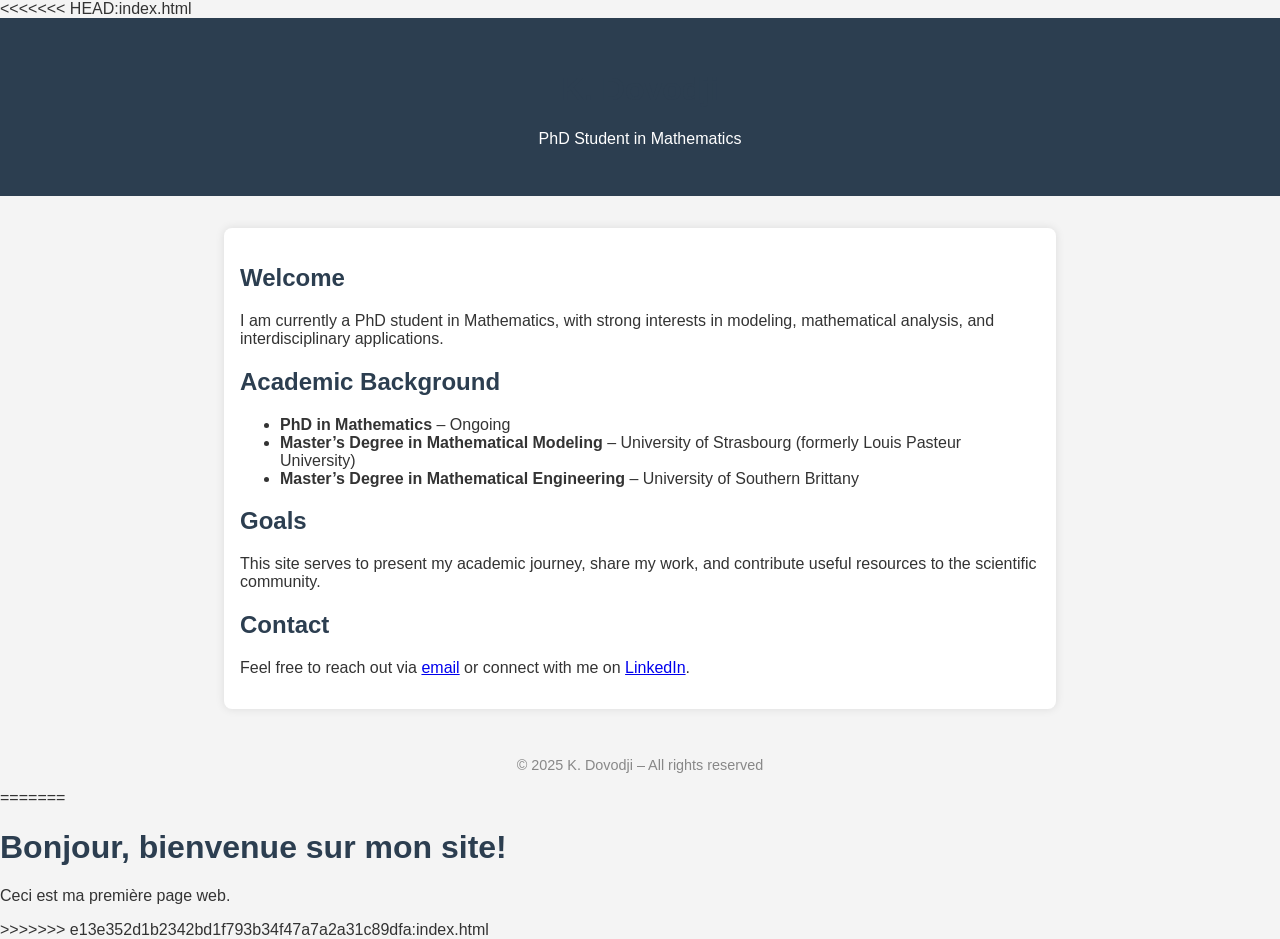
==== index.html @ 27aec725 "Résolution du conflit : garde version locale" ====
<!DOCTYPE html>
<html lang="en">
<head>
    <meta charset="UTF-8" />
    <meta name="viewport" content="width=device-width, initial-scale=1.0"/>
    <title>Home – K. Dovodji</title>
    <style>
        body {
            font-family: "Segoe UI", sans-serif;
            background-color: #f4f4f4;
            color: #333;
            margin: 0;
            padding: 0;
        }
        header {
            background-color: #2c3e50;
            color: white;
            padding: 2rem;
            text-align: center;
        }
        main {
            max-width: 800px;
            margin: 2rem auto;
            padding: 1rem;
            background: white;
            border-radius: 8px;
            box-shadow: 0 0 10px rgba(0,0,0,0.1);
        }
        h1, h2 {
            color: #2c3e50;
        }
        footer {
            text-align: center;
            padding: 1rem;
            font-size: 0.9rem;
            color: #888;
        }
    </style>
</head>
<body>
<<<<<<< HEAD:index.html 
    <header>
        <h1>K. Dovodji</h1>
        <p>PhD Student in Mathematics</p>
    </header>

    <main>
        <h2>Welcome</h2>
        <p>I am currently a PhD student in Mathematics, with strong interests in modeling, mathematical analysis, and interdisciplinary applications.</p>

        <h2>Academic Background</h2>
        <ul>
            <li><strong>PhD in Mathematics</strong> – Ongoing</li>
            <li><strong>Master’s Degree in Mathematical Modeling</strong> – University of Strasbourg (formerly Louis Pasteur University)</li>
            <li><strong>Master’s Degree in Mathematical Engineering</strong> – University of Southern Brittany</li>
        </ul>

        <h2>Goals</h2>
        <p>This site serves to present my academic journey, share my work, and contribute useful resources to the scientific community.</p>

        <h2>Contact</h2>
        <p>Feel free to reach out via <a href="mailto:your-email@example.com">email</a> or connect with me on <a href="https://www.linkedin.com/">LinkedIn</a>.</p>
    </main>

    <footer>
        © 2025 K. Dovodji – All rights reserved
    </footer>
=======
    <h1>Bonjour, bienvenue sur mon site!</h1>
    <p>Ceci est ma première page web.</p>
>>>>>>> e13e352d1b2342bd1f793b34f47a7a2a31c89dfa:index.html
</body>
</html>
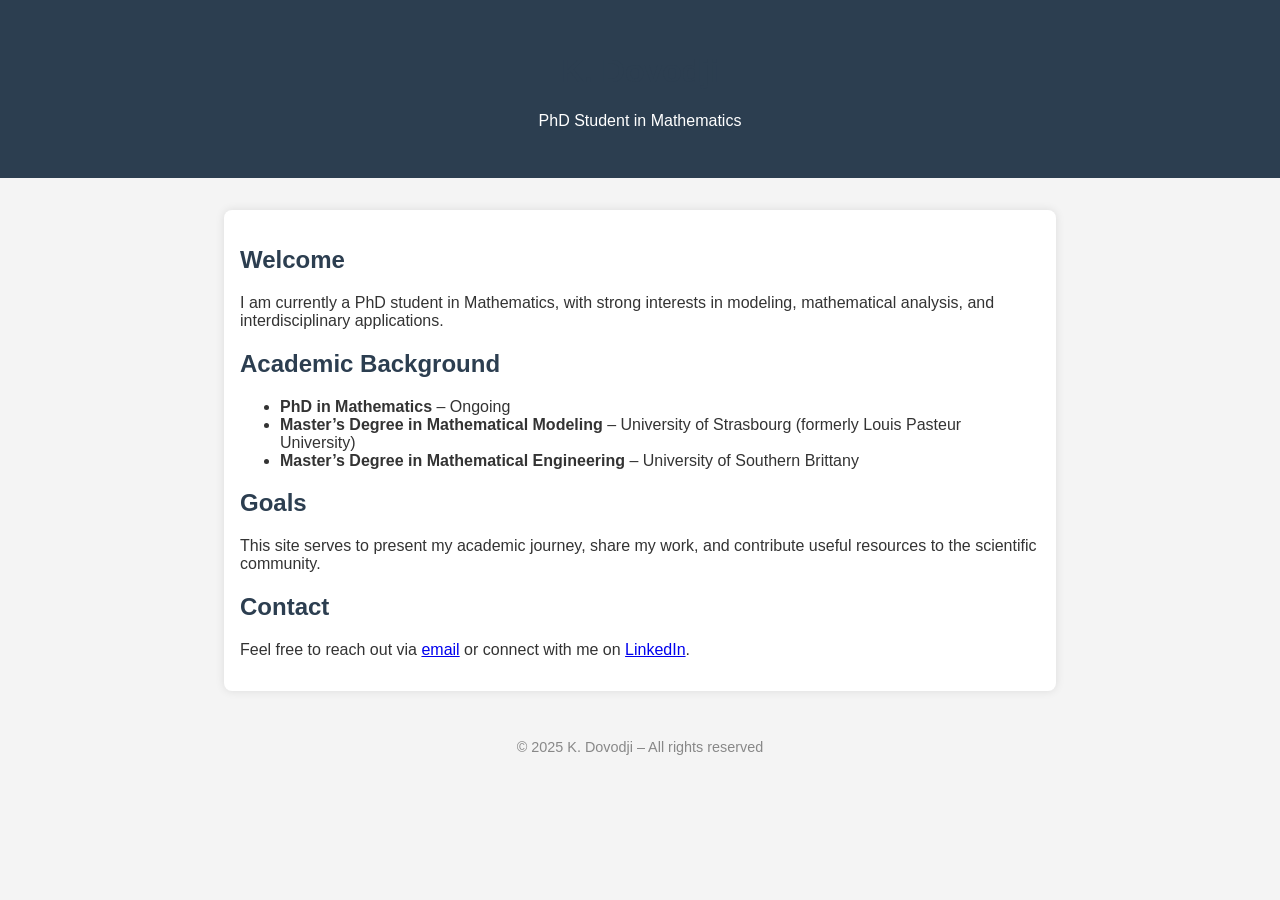
==== commit bbaf9d5e: "R" ====
--- a/index.html
+++ b/index.html
@@ -38,7 +38,7 @@
     </style>
 </head>
 <body>
-<<<<<<< HEAD:index.html 
+
     <header>
         <h1>K. Dovodji</h1>
         <p>PhD Student in Mathematics</p>
@@ -65,9 +65,5 @@
     <footer>
         © 2025 K. Dovodji – All rights reserved
     </footer>
-=======
-    <h1>Bonjour, bienvenue sur mon site!</h1>
-    <p>Ceci est ma première page web.</p>
->>>>>>> e13e352d1b2342bd1f793b34f47a7a2a31c89dfa:index.html
 </body>
 </html>
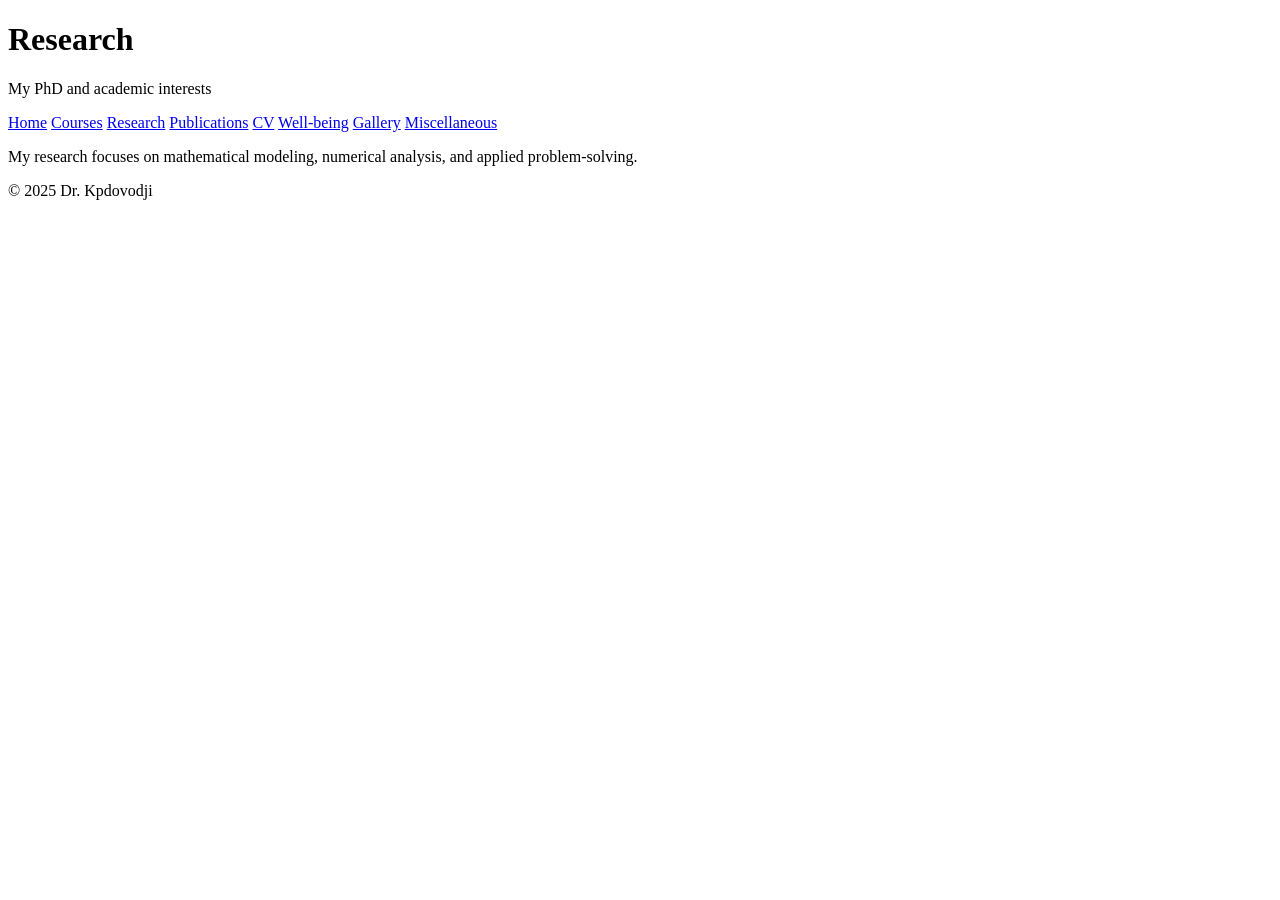
==== commit a1303f4c: "v1" ====
--- a/index.html
+++ b/index.html
@@ -1,69 +1,34 @@
 <!DOCTYPE html>
 <html lang="en">
 <head>
-    <meta charset="UTF-8" />
-    <meta name="viewport" content="width=device-width, initial-scale=1.0"/>
-    <title>Home – K. Dovodji</title>
-    <style>
-        body {
-            font-family: "Segoe UI", sans-serif;
-            background-color: #f4f4f4;
-            color: #333;
-            margin: 0;
-            padding: 0;
-        }
-        header {
-            background-color: #2c3e50;
-            color: white;
-            padding: 2rem;
-            text-align: center;
-        }
-        main {
-            max-width: 800px;
-            margin: 2rem auto;
-            padding: 1rem;
-            background: white;
-            border-radius: 8px;
-            box-shadow: 0 0 10px rgba(0,0,0,0.1);
-        }
-        h1, h2 {
-            color: #2c3e50;
-        }
-        footer {
-            text-align: center;
-            padding: 1rem;
-            font-size: 0.9rem;
-            color: #888;
-        }
-    </style>
+  <meta charset="UTF-8">
+  <title>Research – Dr. Kpdovodji</title>
+  <link rel="stylesheet" href="style.css">
 </head>
 <body>
+  <header>
+    <h1>Research</h1>
+    <p>My PhD and academic interests</p>
+  </header>
 
-    <header>
-        <h1>K. Dovodji</h1>
-        <p>PhD Student in Mathematics</p>
-    </header>
+  <nav>
+    <a href="index.html">Home</a>
+    <a href="teaching.html">Courses</a>
+    <a href="research.html">Research</a>
+    <a href="publications.html">Publications</a>
+    <a href="cv.html">CV</a>
+    <a href="wellbeing.html">Well-being</a>
+    <a href="gallery.html">Gallery</a>
+    <a href="misc.html">Miscellaneous</a>
+  </nav>
 
-    <main>
-        <h2>Welcome</h2>
-        <p>I am currently a PhD student in Mathematics, with strong interests in modeling, mathematical analysis, and interdisciplinary applications.</p>
+  <section>
+    <p>My research focuses on mathematical modeling, numerical analysis, and applied problem-solving.</p>
+    <!-- Add description of your thesis project -->
+  </section>
 
-        <h2>Academic Background</h2>
-        <ul>
-            <li><strong>PhD in Mathematics</strong> – Ongoing</li>
-            <li><strong>Master’s Degree in Mathematical Modeling</strong> – University of Strasbourg (formerly Louis Pasteur University)</li>
-            <li><strong>Master’s Degree in Mathematical Engineering</strong> – University of Southern Brittany</li>
-        </ul>
-
-        <h2>Goals</h2>
-        <p>This site serves to present my academic journey, share my work, and contribute useful resources to the scientific community.</p>
-
-        <h2>Contact</h2>
-        <p>Feel free to reach out via <a href="mailto:your-email@example.com">email</a> or connect with me on <a href="https://www.linkedin.com/">LinkedIn</a>.</p>
-    </main>
-
-    <footer>
-        © 2025 K. Dovodji – All rights reserved
-    </footer>
+  <footer>
+    <p>&copy; 2025 Dr. Kpdovodji</p>
+  </footer>
 </body>
 </html>
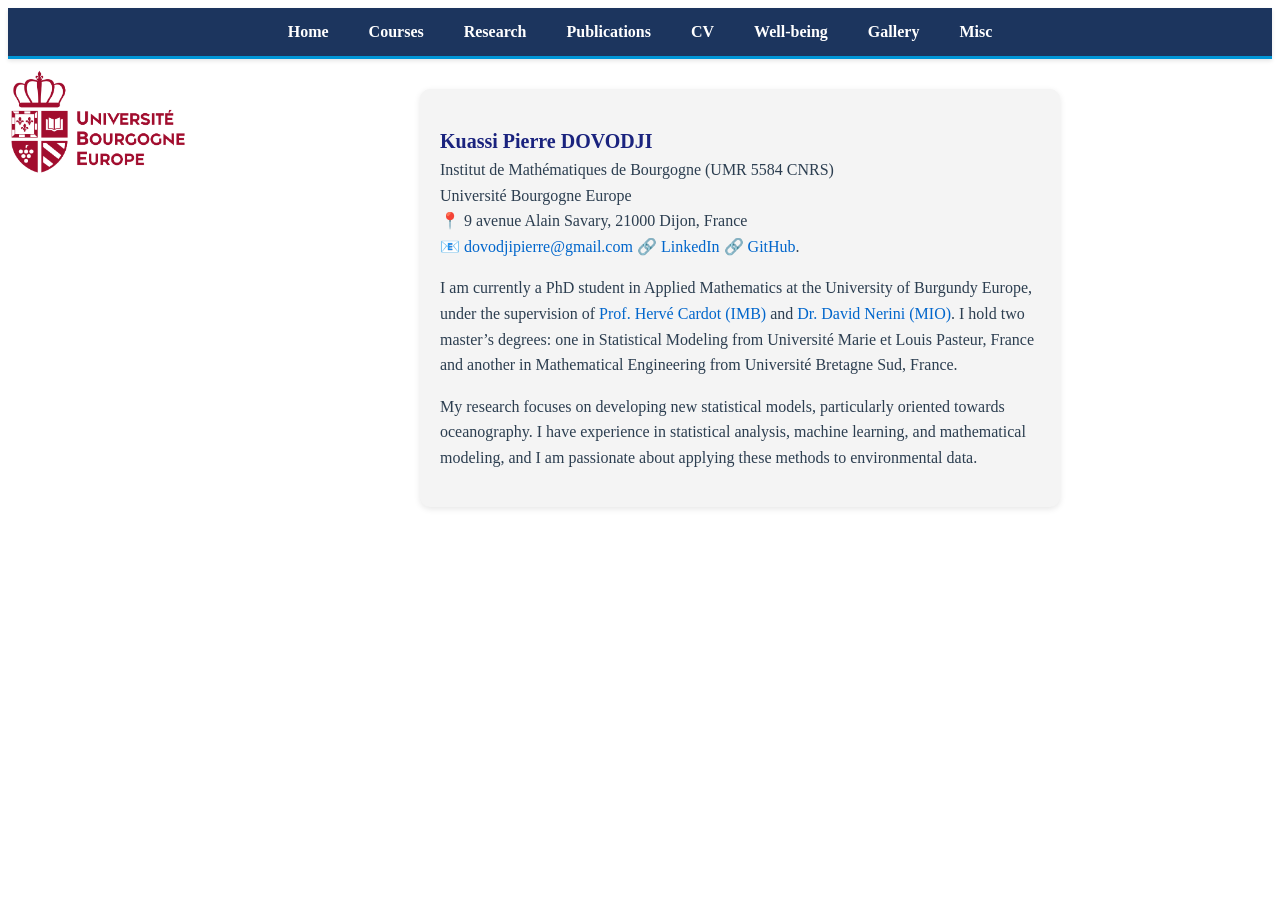
==== commit 611bba0e: "Version2" ====
--- a/index.html
+++ b/index.html
@@ -2,33 +2,59 @@
 <html lang="en">
 <head>
   <meta charset="UTF-8">
-  <title>Research – Dr. Kpdovodji</title>
+  <title>Dr. Kpdovodji</title>
   <link rel="stylesheet" href="style.css">
 </head>
 <body>
-  <header>
-    <h1>Research</h1>
-    <p>My PhD and academic interests</p>
-  </header>
 
-  <nav>
-    <a href="index.html">Home</a>
-    <a href="teaching.html">Courses</a>
-    <a href="research.html">Research</a>
-    <a href="publications.html">Publications</a>
-    <a href="cv.html">CV</a>
-    <a href="wellbeing.html">Well-being</a>
-    <a href="gallery.html">Gallery</a>
-    <a href="misc.html">Miscellaneous</a>
-  </nav>
+<nav class="top-nav">
+  <ul>
+    <li><a href="index.html"><span>Home</span></a></li>
+    <li><a href="teaching.html"><span>Courses</span></a></li>
+    <li><a href="research.html"><span>Research</span></a></li>
+    <li><a href="publications.html"><span>Publications</span></a></li>
+    <li><a href="cv.html"><span>CV</span></a></li>
+    <li><a href="wellbeing.html"><span>Well-being</span></a></li>
+    <li><a href="gallery.html"><span>Gallery</span></a></li>
+    <li><a href="misc.html"><span>Misc</span></a></li>
+  </ul>
+</nav>
 
-  <section>
-    <p>My research focuses on mathematical modeling, numerical analysis, and applied problem-solving.</p>
-    <!-- Add description of your thesis project -->
-  </section>
+<!-- Le reste du contenu -->
+<main>
+  <section id="home">
+  <div style="display: flex; align-items: flex-start; gap: 20px; flex-wrap: wrap;">
+    <img src="logo.png" alt="Photo of K. P. Dovodji" style="max-width: 180px; border-radius: 10px;">
 
-  <footer>
-    <p>&copy; 2025 Dr. Kpdovodji</p>
-  </footer>
+    <div id="contact">
+        <p><strong>Kuassi Pierre DOVODJI</strong><br>
+        Institut de Mathématiques de Bourgogne (UMR 5584 CNRS)<br>
+        Université Bourgogne Europe <br>
+        📍 9 avenue Alain Savary, 21000 Dijon, France<br>
+        📧 <a href="mailto:dovodjipierre@gmail.com">dovodjipierre@gmail.com</a>
+        🔗 <a href="https://www.linkedin.com/in/pierre-dovodji-52535222a" target="_blank">LinkedIn</a>
+        🔗 <a href="https://github.com/kpdovodji" target="_blank" rel="noopener">GitHub</a>.
+        </p>
+        <p>
+            I am currently a PhD student in Applied Mathematics at the University of Burgundy Europe,
+            under the supervision of 
+            <a href="https://cardot.perso.math.cnrs.fr/" target="_blank">Prof. Hervé Cardot (IMB)</a> 
+            and 
+            <a href="https://people.mio.osupytheas.fr/nerini.david/" target="_blank">Dr. David Nerini (MIO)</a>.
+            I hold two master’s degrees: one in Statistical Modeling from Université Marie et Louis Pasteur, France and 
+            another in Mathematical Engineering from Université Bretagne Sud, France.
+        </p>
+
+        <p>
+            My research focuses on developing new statistical models, particularly oriented towards oceanography. 
+            I have experience in statistical analysis, machine learning, and mathematical modeling, and 
+            I am passionate about applying these methods to environmental data.
+        </p>
+    </div>
+  </div>
+</section>
+
+</main>
+
 </body>
 </html>
--- a/style.css
+++ b/style.css
@@ -0,0 +1,65 @@
+/* Modern horizontal menu like PODAAC */
+.top-nav {
+  background-color: #1c355e;
+  border-bottom: 3px solid #0096d6;
+  box-shadow: 0 2px 4px rgba(0,0,0,0.1);
+}
+
+.top-nav ul {
+  margin: 0;
+  padding: 0;
+  list-style: none;
+  display: flex;
+  justify-content: center;
+  flex-wrap: wrap;
+}
+
+.top-nav li {
+  margin: 0;
+}
+
+.top-nav a {
+  display: block;
+  padding: 15px 20px;
+  color: #ffffff;
+  font-weight: 600;
+  text-decoration: none;
+  transition: background 0.3s;
+}
+
+.top-nav a:hover,
+.top-nav a:focus {
+  background-color: #0096d6;
+  color: white;
+}
+
+/* Optional: underline current page */
+.top-nav a.active {
+  border-bottom: 3px solid #fff;
+}
+
+#contact {
+    background-color: #f4f4f4;
+    padding: 20px;
+    border-radius: 10px;
+    max-width: 600px;
+    margin: 30px auto;
+    font-size: 16px;
+    line-height: 1.6;
+    color: #2c3e50;
+    box-shadow: 0 2px 6px rgba(0, 0, 0, 0.1);
+}
+
+#contact strong {
+    font-size: 20px;
+    color: #1a237e;
+}
+
+#contact a {
+    color: #0066cc;
+    text-decoration: none;
+}
+
+#contact a:hover {
+    text-decoration: underline;
+}
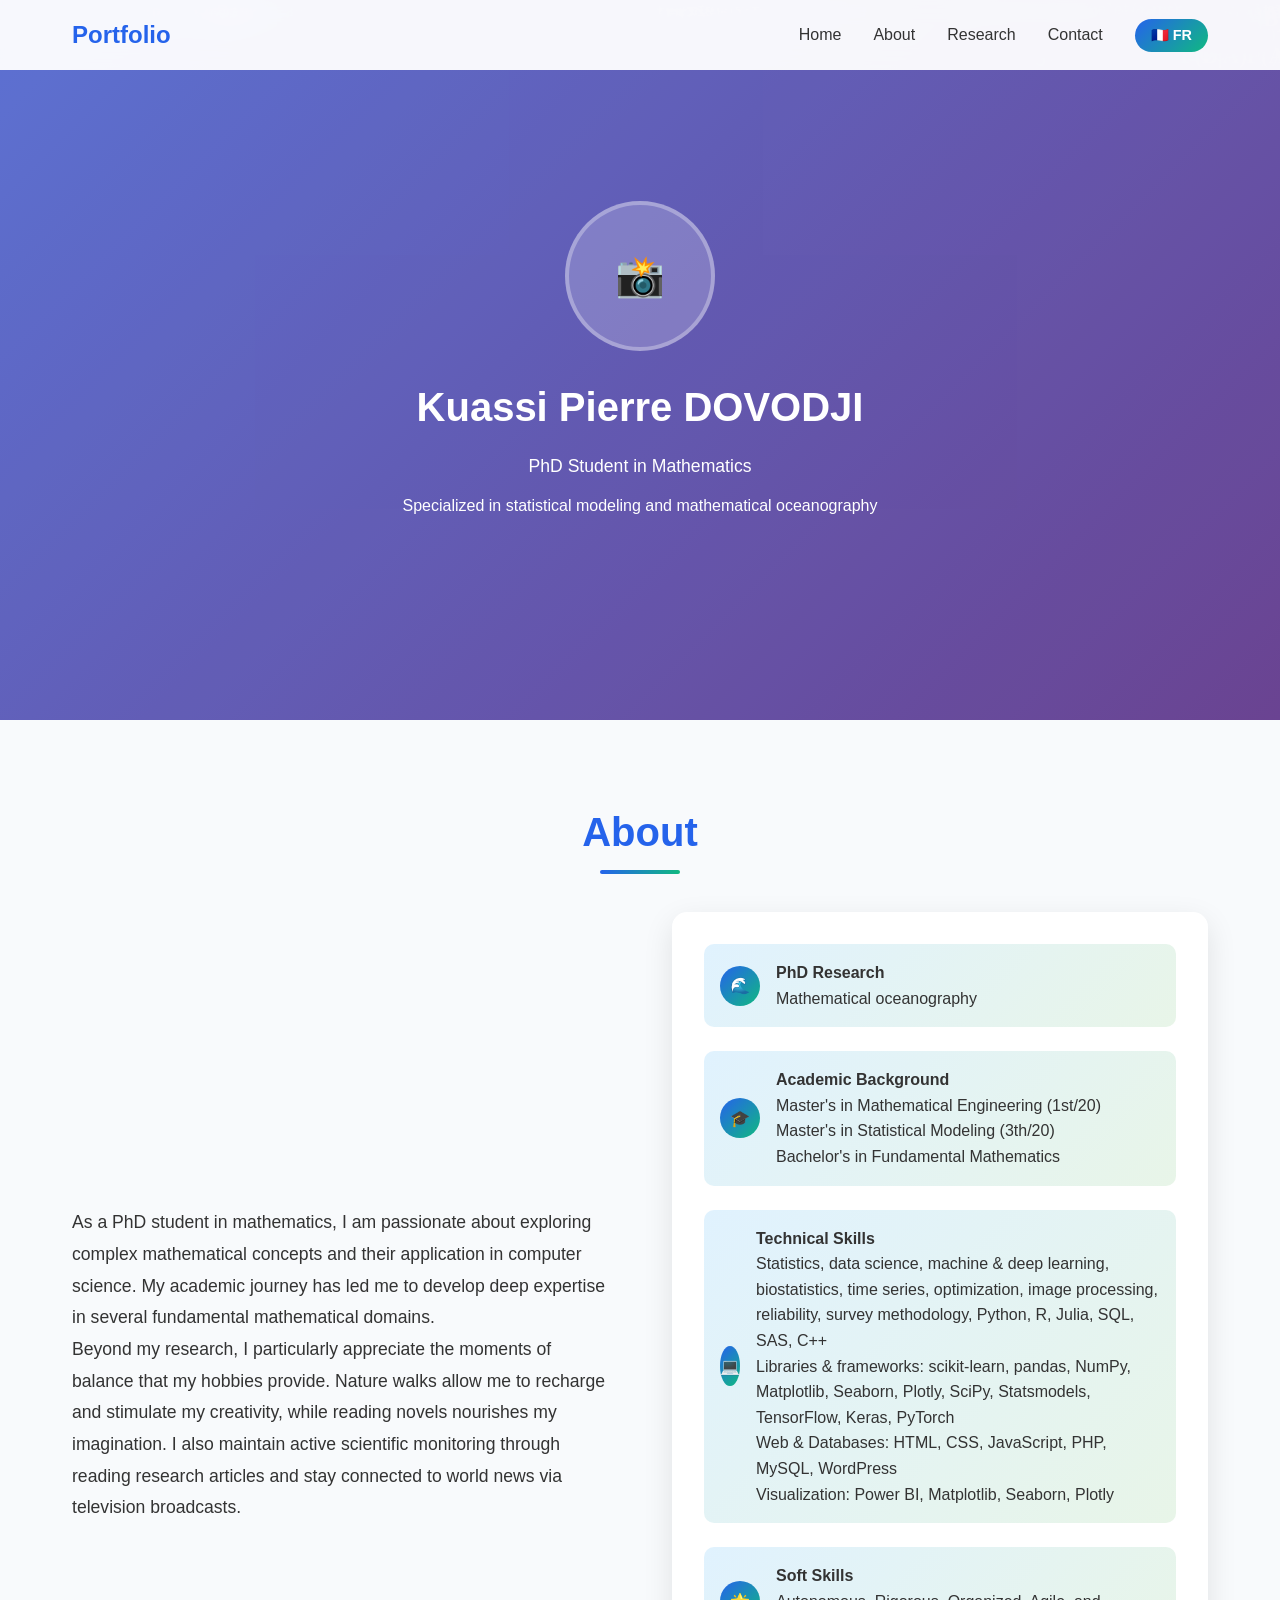
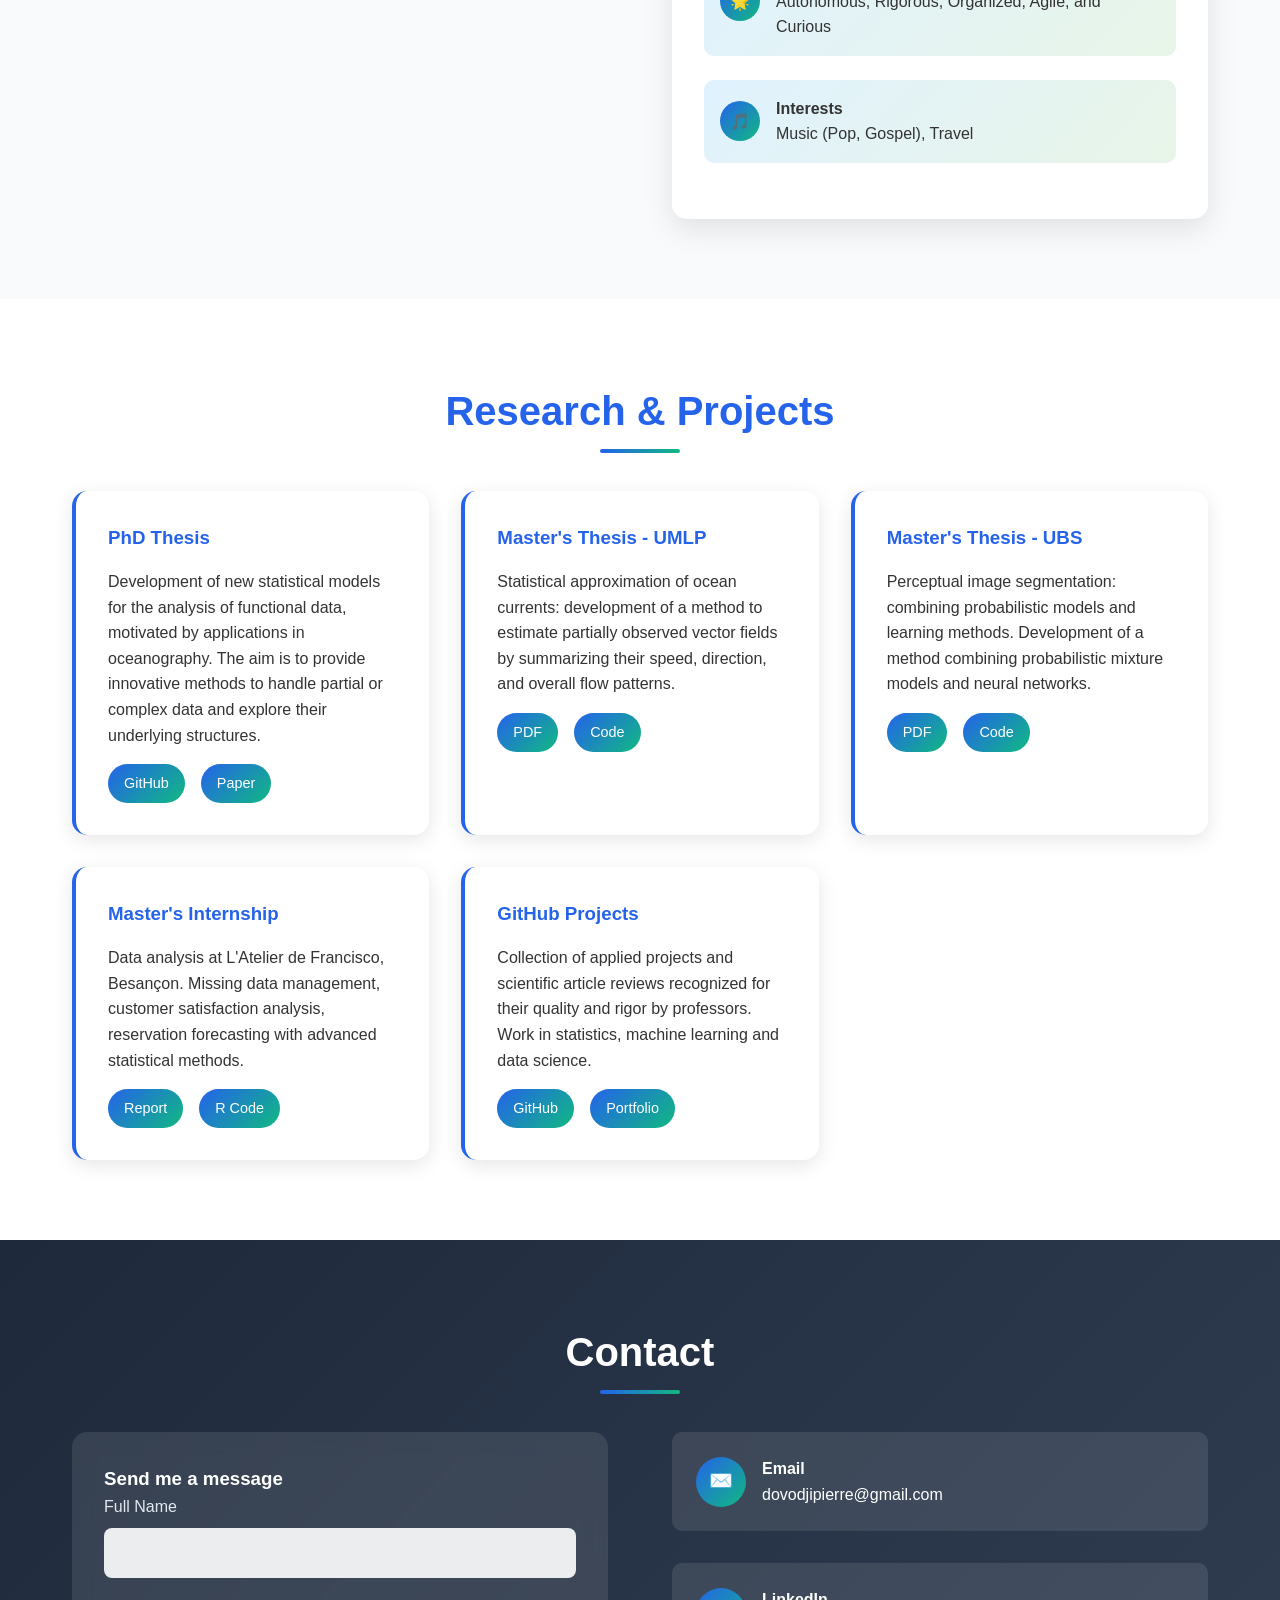
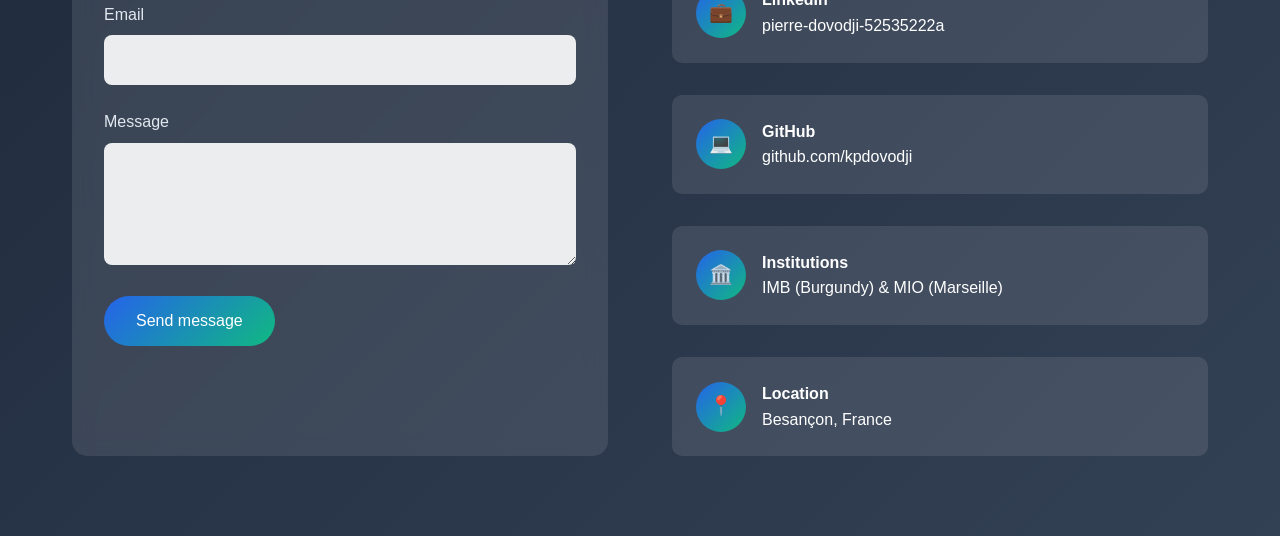
==== commit 02319392: "Mise à jour du 13 octobre 20025" ====
--- a/index.html
+++ b/index.html
@@ -1,60 +1,1016 @@
 <!DOCTYPE html>
-<html lang="en">
+<html lang="fr">
 <head>
-  <meta charset="UTF-8">
-  <title>Dr. Kpdovodji</title>
-  <link rel="stylesheet" href="style.css">
+    <meta charset="UTF-8">
+    <meta name="viewport" content="width=device-width, initial-scale=1.0">
+    <title>Doctorant en Mathématiques - Portfolio</title>
+    <style>
+        * {
+            margin: 0;
+            padding: 0;
+            box-sizing: border-box;
+        }
+
+        body {
+            font-family: 'Segoe UI', Tahoma, Geneva, Verdana, sans-serif;
+            line-height: 1.6;
+            color: #333;
+            overflow-x: hidden;
+        }
+
+        /* Navigation */
+        nav {
+            position: fixed;
+            top: 0;
+            width: 100%;
+            background: rgba(255, 255, 255, 0.95);
+            backdrop-filter: blur(10px);
+            z-index: 1000;
+            padding: 1rem 0;
+            transition: all 0.3s ease;
+        }
+
+        .nav-container {
+            max-width: 1200px;
+            margin: 0 auto;
+            display: flex;
+            justify-content: space-between;
+            align-items: center;
+            padding: 0 2rem;
+        }
+
+        .logo {
+            font-size: 1.5rem;
+            font-weight: bold;
+            color: #2563eb;
+        }
+
+        .nav-links {
+            display: flex;
+            list-style: none;
+            gap: 2rem;
+            align-items: center;
+        }
+
+        .language-toggle {
+            background: linear-gradient(135deg, #2563eb, #10b981);
+            color: white;
+            border: none;
+            padding: 0.5rem 1rem;
+            border-radius: 20px;
+            cursor: pointer;
+            font-size: 0.9rem;
+            font-weight: bold;
+            transition: all 0.3s ease;
+            display: flex;
+            align-items: center;
+            gap: 0.5rem;
+        }
+
+        .language-toggle:hover {
+            transform: scale(1.05);
+            box-shadow: 0 5px 15px rgba(37, 99, 235, 0.3);
+        }
+
+        .nav-links a {
+            text-decoration: none;
+            color: #333;
+            transition: color 0.3s ease;
+            position: relative;
+        }
+
+        .nav-links a:hover {
+            color: #2563eb;
+        }
+
+        .nav-links a::after {
+            content: '';
+            position: absolute;
+            width: 0;
+            height: 2px;
+            bottom: -5px;
+            left: 0;
+            background: linear-gradient(90deg, #2563eb, #10b981);
+            transition: width 0.3s ease;
+        }
+
+        .nav-links a:hover::after {
+            width: 100%;
+        }
+
+        /* Hero Section */
+        .hero {
+            min-height: 80vh;
+            background: linear-gradient(135deg, #667eea 0%, #764ba2 100%);
+            display: flex;
+            align-items: center;
+            justify-content: center;
+            text-align: center;
+            color: white;
+            position: relative;
+            overflow: hidden;
+            padding: 2rem 0;
+        }
+
+        .hero::before {
+            content: '';
+            position: absolute;
+            top: 0;
+            left: 0;
+            right: 0;
+            bottom: 0;
+            background: rgba(0, 0, 0, 0.1);
+            z-index: 1;
+        }
+
+        .math-background {
+            position: absolute;
+            top: 0;
+            left: 0;
+            width: 100%;
+            height: 100%;
+            overflow: hidden;
+            z-index: 0;
+        }
+
+        .floating-formula {
+            position: absolute;
+            color: rgba(255, 255, 255, 0.15);
+            font-family: 'Times New Roman', serif;
+            font-weight: bold;
+            pointer-events: none;
+            animation: float-formulas 20s linear infinite;
+        }
+
+        .floating-code {
+            position: absolute;
+            color: rgba(255, 255, 255, 0.1);
+            font-family: 'Courier New', monospace;
+            font-size: 0.8rem;
+            pointer-events: none;
+            animation: float-code 25s linear infinite;
+        }
+
+        @keyframes float-formulas {
+            0% {
+                transform: translateY(100vh) translateX(0) rotate(0deg);
+                opacity: 0;
+            }
+            10% {
+                opacity: 1;
+            }
+            90% {
+                opacity: 1;
+            }
+            100% {
+                transform: translateY(-100px) translateX(50px) rotate(360deg);
+                opacity: 0;
+            }
+        }
+
+        @keyframes float-code {
+            0% {
+                transform: translateY(100vh) translateX(0) rotate(0deg);
+                opacity: 0;
+            }
+            10% {
+                opacity: 1;
+            }
+            90% {
+                opacity: 1;
+            }
+            100% {
+                transform: translateY(-100px) translateX(-30px) rotate(-180deg);
+                opacity: 0;
+            }
+        }
+
+        .hero-content {
+            z-index: 2;
+            max-width: 800px;
+            padding: 0 2rem;
+            position: relative;
+        }
+
+        .profile-photo {
+            width: 150px;
+            height: 150px;
+            border-radius: 50%;
+            background: rgba(255, 255, 255, 0.2);
+            margin: 0 auto 1.5rem;
+            display: flex;
+            align-items: center;
+            justify-content: center;
+            border: 4px solid rgba(255, 255, 255, 0.3);
+            font-size: 2.5rem;
+            animation: pulse 2s ease-in-out infinite;
+            overflow: hidden;
+            position: relative;
+        }
+
+        .profile-photo img {
+            width: 100%;
+            height: 100%;
+            object-fit: cover;
+            border-radius: 50%;
+        }
+
+        .profile-photo.placeholder {
+            background: rgba(255, 255, 255, 0.2);
+            color: white;
+        }
+
+        .hero h1 {
+            font-size: 2.5rem;
+            margin-bottom: 0.8rem;
+            animation: fadeInUp 1s ease-out;
+        }
+
+        .hero .subtitle {
+            font-size: 1.1rem;
+            margin-bottom: 0.8rem;
+            opacity: 0.9;
+            animation: fadeInUp 1s ease-out 0.2s both;
+        }
+
+        .hero .tagline {
+            font-size: 1rem;
+            opacity: 0.8;
+            animation: fadeInUp 1s ease-out 0.4s both;
+        }
+
+        /* Sections */
+        .section {
+            padding: 5rem 0;
+        }
+
+        .container {
+            max-width: 1200px;
+            margin: 0 auto;
+            padding: 0 2rem;
+        }
+
+        .section-title {
+            font-size: 2.5rem;
+            text-align: center;
+            margin-bottom: 3rem;
+            color: #2563eb;
+            position: relative;
+        }
+
+        .section-title::after {
+            content: '';
+            width: 80px;
+            height: 4px;
+            background: linear-gradient(90deg, #2563eb, #10b981);
+            position: absolute;
+            bottom: -10px;
+            left: 50%;
+            transform: translateX(-50%);
+            border-radius: 2px;
+        }
+
+        /* About Section */
+        .about {
+            background: #f8fafc;
+        }
+
+        .about-content {
+            display: grid;
+            grid-template-columns: 1fr 1fr;
+            gap: 4rem;
+            align-items: center;
+        }
+
+        .about-text {
+            font-size: 1.1rem;
+            line-height: 1.8;
+        }
+
+        .about-highlights {
+            background: white;
+            padding: 2rem;
+            border-radius: 15px;
+            box-shadow: 0 10px 30px rgba(0, 0, 0, 0.1);
+            transform: translateY(20px);
+            animation: slideInRight 1s ease-out forwards;
+        }
+
+        .highlight-item {
+            display: flex;
+            align-items: center;
+            margin-bottom: 1.5rem;
+            padding: 1rem;
+            background: linear-gradient(135deg, #e0f2fe, #e8f5e8);
+            border-radius: 10px;
+            transition: transform 0.3s ease;
+        }
+
+        .highlight-item:hover {
+            transform: translateX(10px);
+        }
+
+        .highlight-icon {
+            width: 40px;
+            height: 40px;
+            background: linear-gradient(135deg, #2563eb, #10b981);
+            border-radius: 50%;
+            display: flex;
+            align-items: center;
+            justify-content: center;
+            margin-right: 1rem;
+            color: white;
+            font-weight: bold;
+        }
+
+        /* Research Section */
+        .research-grid {
+            display: grid;
+            grid-template-columns: repeat(auto-fit, minmax(300px, 1fr));
+            gap: 2rem;
+            margin-top: 2rem;
+        }
+
+        .research-card {
+            background: white;
+            padding: 2rem;
+            border-radius: 15px;
+            box-shadow: 0 5px 20px rgba(0, 0, 0, 0.1);
+            transition: all 0.3s ease;
+            border-left: 4px solid #2563eb;
+        }
+
+        .research-card:hover {
+            transform: translateY(-10px);
+            box-shadow: 0 15px 40px rgba(0, 0, 0, 0.15);
+        }
+
+        .research-card h3 {
+            color: #2563eb;
+            margin-bottom: 1rem;
+        }
+
+        .research-links {
+            margin-top: 1rem;
+            display: flex;
+            gap: 1rem;
+        }
+
+        .research-link {
+            padding: 0.5rem 1rem;
+            background: linear-gradient(135deg, #2563eb, #10b981);
+            color: white;
+            text-decoration: none;
+            border-radius: 25px;
+            font-size: 0.9rem;
+            transition: all 0.3s ease;
+        }
+
+        .research-link:hover {
+            transform: scale(1.05);
+            box-shadow: 0 5px 15px rgba(37, 99, 235, 0.3);
+        }
+
+        /* Contact Section */
+        .contact {
+            background: linear-gradient(135deg, #1e293b, #334155);
+            color: white;
+        }
+
+        .contact-content {
+            display: grid;
+            grid-template-columns: 1fr 1fr;
+            gap: 4rem;
+        }
+
+        .contact-form {
+            background: rgba(255, 255, 255, 0.1);
+            padding: 2rem;
+            border-radius: 15px;
+            backdrop-filter: blur(10px);
+        }
+
+        .form-group {
+            margin-bottom: 1.5rem;
+        }
+
+        .form-group label {
+            display: block;
+            margin-bottom: 0.5rem;
+            color: #e2e8f0;
+        }
+
+        .form-group input,
+        .form-group textarea {
+            width: 100%;
+            padding: 1rem;
+            border: none;
+            border-radius: 8px;
+            background: rgba(255, 255, 255, 0.9);
+            font-size: 1rem;
+            transition: all 0.3s ease;
+        }
+
+        .form-group input:focus,
+        .form-group textarea:focus {
+            outline: none;
+            box-shadow: 0 0 0 3px rgba(37, 99, 235, 0.3);
+        }
+
+        .submit-btn {
+            background: linear-gradient(135deg, #2563eb, #10b981);
+            color: white;
+            padding: 1rem 2rem;
+            border: none;
+            border-radius: 25px;
+            font-size: 1rem;
+            cursor: pointer;
+            transition: all 0.3s ease;
+        }
+
+        .submit-btn:hover {
+            transform: translateY(-2px);
+            box-shadow: 0 10px 25px rgba(37, 99, 235, 0.3);
+        }
+
+        .contact-info {
+            display: flex;
+            flex-direction: column;
+            gap: 2rem;
+        }
+
+        .contact-item {
+            display: flex;
+            align-items: center;
+            gap: 1rem;
+            padding: 1.5rem;
+            background: rgba(255, 255, 255, 0.1);
+            border-radius: 10px;
+            transition: all 0.3s ease;
+        }
+
+        .contact-item:hover {
+            background: rgba(255, 255, 255, 0.15);
+            transform: translateX(10px);
+        }
+
+        .contact-icon {
+            width: 50px;
+            height: 50px;
+            background: linear-gradient(135deg, #2563eb, #10b981);
+            border-radius: 50%;
+            display: flex;
+            align-items: center;
+            justify-content: center;
+            font-size: 1.2rem;
+        }
+
+        /* Animations */
+        @keyframes fadeInUp {
+            from {
+                opacity: 0;
+                transform: translateY(30px);
+            }
+            to {
+                opacity: 1;
+                transform: translateY(0);
+            }
+        }
+
+        @keyframes slideInRight {
+            from {
+                opacity: 0;
+                transform: translateX(50px);
+            }
+            to {
+                opacity: 1;
+                transform: translateX(0);
+            }
+        }
+
+        @keyframes pulse {
+            0%, 100% {
+                transform: scale(1);
+            }
+            50% {
+                transform: scale(1.05);
+            }
+        }
+
+        @keyframes float {
+            0%, 100% {
+                transform: translateY(0px) rotate(0deg);
+            }
+            50% {
+                transform: translateY(-20px) rotate(180deg);
+            }
+        }
+
+        /* Mobile Responsive */
+        @media (max-width: 768px) {
+            .nav-container {
+                padding: 0 1rem;
+            }
+
+            .nav-links {
+                gap: 1rem;
+            }
+
+            .hero {
+                min-height: 70vh;
+                padding: 1rem 0;
+            }
+
+            .hero h1 {
+                font-size: 2rem;
+            }
+
+            .hero .subtitle {
+                font-size: 1rem;
+            }
+
+            .hero .tagline {
+                font-size: 0.9rem;
+            }
+
+            .about-content,
+            .contact-content {
+                grid-template-columns: 1fr;
+                gap: 2rem;
+            }
+
+            .profile-photo {
+                width: 120px;
+                height: 120px;
+                font-size: 2rem;
+            }
+
+            .container {
+                padding: 0 1rem;
+            }
+
+            .research-links {
+                flex-direction: column;
+            }
+        }
+
+        /* Scroll behavior */
+        html {
+            scroll-behavior: smooth;
+        }
+
+        /* Mobile menu toggle */
+        .mobile-menu-toggle {
+            display: none;
+            flex-direction: column;
+            cursor: pointer;
+        }
+
+        .mobile-menu-toggle span {
+            width: 25px;
+            height: 3px;
+            background: #333;
+            margin: 3px 0;
+            transition: 0.3s;
+        }
+
+        @media (max-width: 768px) {
+            .mobile-menu-toggle {
+                display: flex;
+            }
+
+            .nav-links {
+                position: fixed;
+                top: 70px;
+                left: -100%;
+                width: 100%;
+                height: calc(100vh - 70px);
+                background: white;
+                flex-direction: column;
+                justify-content: flex-start;
+                align-items: center;
+                padding-top: 2rem;
+                transition: left 0.3s ease;
+            }
+
+            .nav-links.active {
+                left: 0;
+            }
+        }
+    </style>
 </head>
 <body>
-
-<nav class="top-nav">
-  <ul>
-    <li><a href="index.html"><span>Home</span></a></li>
-    <li><a href="teaching.html"><span>Courses</span></a></li>
-    <li><a href="research.html"><span>Research</span></a></li>
-    <li><a href="publications.html"><span>Publications</span></a></li>
-    <li><a href="cv.html"><span>CV</span></a></li>
-    <li><a href="wellbeing.html"><span>Well-being</span></a></li>
-    <li><a href="gallery.html"><span>Gallery</span></a></li>
-    <li><a href="misc.html"><span>Misc</span></a></li>
-  </ul>
-</nav>
-
-<!-- Le reste du contenu -->
-<main>
-  <section id="home">
-  <div style="display: flex; align-items: flex-start; gap: 20px; flex-wrap: wrap;">
-    <img src="logo.png" alt="Photo of K. P. Dovodji" style="max-width: 180px; border-radius: 10px;">
-
-    <div id="contact">
-        <p><strong>Kuassi Pierre DOVODJI</strong><br>
-        Institut de Mathématiques de Bourgogne (UMR 5584 CNRS)<br>
-        Université Bourgogne Europe <br>
-        📍 9 avenue Alain Savary, 21000 Dijon, France<br>
-        📧 <a href="mailto:dovodjipierre@gmail.com">dovodjipierre@gmail.com</a>
-        🔗 <a href="https://www.linkedin.com/in/pierre-dovodji-52535222a" target="_blank">LinkedIn</a>
-        🔗 <a href="https://github.com/kpdovodji" target="_blank" rel="noopener">GitHub</a>.
-        </p>
-        <p>
-            I am currently a PhD student in Applied Mathematics at the University of Burgundy Europe,
-            under the supervision of 
-            <a href="https://cardot.perso.math.cnrs.fr/" target="_blank">Prof. Hervé Cardot (IMB)</a> 
-            and 
-            <a href="https://people.mio.osupytheas.fr/nerini.david/" target="_blank">Dr. David Nerini (MIO)</a>.
-            I hold two master’s degrees: one in Statistical Modeling from Université Marie et Louis Pasteur, France and 
-            another in Mathematical Engineering from Université Bretagne Sud, France.
-        </p>
-
-        <p>
-            My research focuses on developing new statistical models, particularly oriented towards oceanography. 
-            I have experience in statistical analysis, machine learning, and mathematical modeling, and 
-            I am passionate about applying these methods to environmental data.
-        </p>
-    </div>
-  </div>
-</section>
-
-</main>
-
+    <!-- Navigation -->
+    <nav>
+        <div class="nav-container">
+            <div class="logo">Portfolio</div>
+            <div class="mobile-menu-toggle" onclick="toggleMobileMenu()">
+                <span></span>
+                <span></span>
+                <span></span>
+            </div>
+            <ul class="nav-links" id="navLinks">
+                <li><a href="#accueil" data-fr="Accueil" data-en="Home">Accueil</a></li>
+                <li><a href="#apropos" data-fr="À propos" data-en="About">À propos</a></li>
+                <li><a href="#recherche" data-fr="Recherche" data-en="Research">Recherche</a></li>
+                <li><a href="#contact" data-fr="Contact" data-en="Contact">Contact</a></li>
+                <li><button class="language-toggle" onclick="toggleLanguage()" id="langToggle">🇬🇧 EN</button></li>
+            </ul>
+        </div>
+    </nav>
+
+    <!-- Hero Section -->
+    <section id="accueil" class="hero">
+        <div class="math-background" id="mathBackground"></div>
+        <div class="hero-content">
+            <div class="profile-photo placeholder" id="profilePhoto">
+                📸
+            </div>
+            <h1 data-fr="Kuassi Pierre DOVODJI" data-en="Kuassi Pierre DOVODJI">Kuassi Pierre DOVODJI</h1>
+            <p class="subtitle" data-fr="Doctorant en Mathématiques" data-en="PhD Student in Mathematics">PhD Student in Mathematics</p>
+            <p class="tagline" data-fr="Spécialisé en modélisation statistique et océanographie mathématique" data-en="Specialized in statistical modeling and mathematical oceanography">Specialized in statistical modeling and mathematical oceanography</p>
+        </div>
+    </section>
+
+    <!-- About Section -->
+    <section id="apropos" class="section about">
+        <div class="container">
+            <h2 class="section-title" data-fr="À propos" data-en="About">À propos</h2>
+            <div class="about-content">
+                <div class="about-text">
+                    <p data-fr="En tant que doctorant en mathématiques, je me passionne pour l'exploration des concepts mathématiques complexes et leur application dans le domaine de l'informatique. Mon parcours académique m'a mené à développer une expertise approfondie dans plusieurs domaines mathématiques fondamentaux." data-en="As a PhD student in mathematics, I am passionate about exploring complex mathematical concepts and their application in computer science. My academic journey has led me to develop deep expertise in several fundamental mathematical domains.">En tant que doctorant en mathématiques, je me passionne pour l'exploration des concepts mathématiques complexes et leur application dans le domaine de l'informatique. Mon parcours académique m'a mené à développer une expertise approfondie dans plusieurs domaines mathématiques fondamentaux.</p>
+                    
+                    <p data-fr="Au-delà de mes recherches, j'apprécie particulièrement les moments d'équilibre que m'offrent mes loisirs. Les balades en nature me permettent de me ressourcer et de stimuler ma créativité, tandis que la lecture de romans nourrit mon imagination. Je maintiens également une veille scientifique active à travers la lecture d'articles de recherche et je reste connecté à l'actualité mondiale via les journaux télévisés." data-en="Beyond my research, I particularly appreciate the moments of balance that my hobbies provide. Nature walks allow me to recharge and stimulate my creativity, while reading novels nourishes my imagination. I also maintain active scientific monitoring through reading research articles and stay connected to world news via television broadcasts.">Au-delà de mes recherches, j'apprécie particulièrement les moments d'équilibre que m'offrent mes loisirs. Les balades en nature me permettent de me ressourcer et de stimuler ma créativité, tandis que la lecture de romans nourrit mon imagination. Je maintiens également une veille scientifique active à travers la lecture d'articles de recherche et je reste connecté à l'actualité mondiale via les journaux télévisés.</p>
+                </div>
+                
+                <div class="about-highlights">
+
+                    <div class="highlight-item">
+                        <div class="highlight-icon">🌊</div>
+                        <div>
+                            <strong data-fr="Recherche doctorale" data-en="PhD Research">PhD Research</strong><br>
+                            <span data-fr="Océanographie mathématique" data-en="Mathematical oceanography">Mathematical oceanography</span>
+                        </div>
+                    </div>
+
+                    <div class="highlight-item">
+                        <div class="highlight-icon">🎓</div>
+                        <div>
+                            <strong data-fr="Formation académique" data-en="Academic Background">Academic Background</strong><br>
+                            <span data-fr="Master Ingénierie Mathématique (1er/20)" data-en="Master's in Mathematical Engineering (1st/20)">Master's in Mathematical Engineering (1st/20)</span><br>
+                            <span data-fr="Master Modélisation Statistique (3e/20)" data-en="Master's in Statistical Modeling (3th/20)">Master's in Statistical Modeling (1st/20)</span><br>
+                            <span data-fr="Licence Mathématiques Fondamentales" data-en="Bachelor's in Fundamental Mathematics">Bachelor's in Fundamental Mathematics</span>
+                        </div>
+                    </div>
+
+                    <div class="highlight-item">
+                        <div class="highlight-icon">💻</div>
+                        <div>
+                            <strong data-fr="Compétences techniques" data-en="Technical Skills">Technical Skills</strong><br>
+                            <span data-fr="Statistiques, data science, apprentissage automatique et profond, biostatistiques, séries temporelles, optimisation, traitement d’images, fiabilité, sondages, Python, R, Julia, SQL, SAS, C++" 
+                                data-en="Statistics, data science, machine & deep learning, biostatistics, time series, optimization, image processing, reliability, survey methodology, Python, R, Julia, SQL, SAS, C++">Statistics, data science, machine & deep learning, biostatistics, time series, optimization, image processing, reliability, survey methodology, Python, R, Julia, SQL, SAS, C++</span><br>
+                            <span data-fr="Bibliothèques & frameworks : scikit-learn, pandas, NumPy, Matplotlib, Seaborn, Plotly, SciPy, Statsmodels, TensorFlow, Keras, PyTorch" 
+                                data-en="Libraries & frameworks: scikit-learn, pandas, NumPy, Matplotlib, Seaborn, Plotly, SciPy, Statsmodels, TensorFlow, Keras, PyTorch">Libraries & frameworks: scikit-learn, pandas, NumPy, Matplotlib, Seaborn, Plotly, SciPy, Statsmodels, TensorFlow, Keras, PyTorch</span><br>
+                            <span data-fr="Développement Web & Bases de données : HTML, CSS, JavaScript, PHP, MySQL, WordPress" 
+                                data-en="Web & Databases: HTML, CSS, JavaScript, PHP, MySQL, WordPress">Web & Databases: HTML, CSS, JavaScript, PHP, MySQL, WordPress</span><br>
+                            <span data-fr="Visualisation : Power BI, Matplotlib, Seaborn, Plotly" data-en="Visualization: Power BI, Matplotlib, Seaborn, Plotly">Visualization: Power BI, Matplotlib, Seaborn, Plotly</span>
+                        </div>
+                    </div>
+
+                                        
+                    <div class="highlight-item">
+                        <div class="highlight-icon">🌟</div>
+                        <div>
+                            <strong data-fr="Savoir-être" data-en="Soft Skills">Soft Skills</strong><br>
+                            <span data-fr="Autonome, Rigoureux, Organisé, Agile et Curieux" data-en="Autonomous, Rigorous, Organized, Agile, and Curious">Autonomous, Rigorous, Organized, Agile, and Curious</span>
+                        </div>
+                    </div>
+                    
+                
+                    
+                    <div class="highlight-item">
+                        <div class="highlight-icon">🎵</div>
+                        <div>
+                            <strong data-fr="Loisirs" data-en="Interests">Interests</strong><br>
+                            <span data-fr="Musique (Pop, Gospel), Voyages" data-en="Music (Pop, Gospel), Travel">Music (Pop, Gospel), Travel</span>
+                        </div>
+                    </div>
+                </div>
+            </div>
+        </div>
+    </section>
+
+    <!-- Research Section -->
+    <section id="recherche" class="section">
+        <div class="container">
+            <h2 class="section-title" data-fr="Recherche & Projets" data-en="Research & Projects">Recherche & Projets</h2>
+            
+            <div class="research-grid">
+                <div class="research-card">
+                    <h3 data-fr="Thèse de doctorat" data-en="PhD Thesis">PhD Thesis</h3>
+                        <p data-fr="Développement de nouveaux modèles statistiques pour l'analyse de données fonctionnelles, motivés par des applications en océanographie. L'objectif est de proposer des méthodes innovantes pour traiter des données partielles ou complexes et explorer leurs structures sous-jacentes."
+                        data-en="Development of new statistical models for the analysis of functional data, motivated by applications in oceanography. The aim is to provide innovative methods to handle partial or complex data and explore their underlying structures.">
+                        </p>
+                    <div class="research-links">
+                        <a href="https://github.com/kpdovodji" class="research-link">GitHub</a>
+                        <a href="#" class="research-link" data-fr="Article" data-en="Paper">Paper</a>
+                    </div>
+                </div>
+
+                <div class="research-card">                     
+                    <h3 data-fr="Mémoire M2 - UMLP" data-en="Master's Thesis - UMLP">Master's Thesis - UMLP</h3>                     
+                        <p data-fr="Approximation statistique des courants océaniques : développement d'une méthode pour estimer des champs vectoriels partiellement observés en résumant leur vitesse, direction et flux global."
+                    data-en="Statistical approximation of ocean currents: development of a method to estimate partially observed vector fields by summarizing their speed, direction, and overall flow patterns.">
+                    </p>
+                    <div class="research-links">                         
+                        <a href="#" class="research-link">PDF</a>                         
+                        <a href="#" class="research-link" data-fr="Code" data-en="Code">Code</a>                     
+                    </div>                 
+                </div>
+                
+                <div class="research-card">
+                    <h3 data-fr="Mémoire Master 2 - UBS" data-en="Master's Thesis - UBS">Master's Thesis - UBS</h3>
+                    <p data-fr="Segmentation perceptuelle d'images : combiner modèles probabilistes et méthodes d'apprentissage. Développement d'une méthode combinant modèles de mélanges probabilistes et réseaux de neurones." data-en="Perceptual image segmentation: combining probabilistic models and learning methods. Development of a method combining probabilistic mixture models and neural networks.">Perceptual image segmentation: combining probabilistic models and learning methods. Development of a method combining probabilistic mixture models and neural networks.</p>
+                    <div class="research-links">
+                        <a href="#" class="research-link">PDF</a>
+                        <a href="#" class="research-link" data-fr="Code" data-en="Code">Code</a>
+                    </div>
+                </div>
+
+                
+                <div class="research-card">
+                    <h3 data-fr="Stage Master 1" data-en="Master's Internship">Master's Internship</h3>
+                    <p data-fr="Analyse de données à L'Atelier de Francisco, Besançon. Gestion des données manquantes, analyse de la satisfaction client, prévision des réservations avec méthodes statistiques avancées." data-en="Data analysis at L'Atelier de Francisco, Besançon. Missing data management, customer satisfaction analysis, reservation forecasting with advanced statistical methods.">Data analysis at L'Atelier de Francisco, Besançon. Missing data management, customer satisfaction analysis, reservation forecasting with advanced statistical methods.</p>
+                    <div class="research-links">
+                        <a href="#" class="research-link" data-fr="Rapport" data-en="Report">Report</a>
+                        <a href="#" class="research-link">R Code</a>
+                    </div>
+                </div>
+                
+                <div class="research-card">
+                    <h3 data-fr="Projets GitHub" data-en="GitHub Projects">GitHub Projects</h3>
+                    <p data-fr="Collection de projets appliqués et lectures d'articles scientifiques reconnus pour leur qualité et rigueur par les enseignants. Travaux en statistiques, machine learning et data science." data-en="Collection of applied projects and scientific article reviews recognized for their quality and rigor by professors. Work in statistics, machine learning and data science.">Collection of applied projects and scientific article reviews recognized for their quality and rigor by professors. Work in statistics, machine learning and data science.</p>
+                    <div class="research-links">
+                        <a href="https://github.com/kpdovodji" class="research-link">GitHub</a>
+                        <a href="#" class="research-link" data-fr="Portfolio" data-en="Portfolio">Portfolio</a>
+                    </div>
+                </div>
+            </div>
+        </div>
+    </section>
+
+    <!-- Contact Section -->
+    <section id="contact" class="section contact">
+        <div class="container">
+            <h2 class="section-title" style="color: white;" data-fr="Contact" data-en="Contact">Contact</h2>
+            
+            <div class="contact-content">
+                <div class="contact-form">
+                    <h3 data-fr="Envoyez-moi un message" data-en="Send me a message">Envoyez-moi un message</h3>
+                    <form onsubmit="handleSubmit(event)">
+                        <div class="form-group">
+                            <label for="nom" data-fr="Nom complet" data-en="Full Name">Nom complet</label>
+                            <input type="text" id="nom" name="nom" required>
+                        </div>
+                        
+                        <div class="form-group">
+                            <label for="email">Email</label>
+                            <input type="email" id="email" name="email" required>
+                        </div>
+                        
+                        <div class="form-group">
+                            <label for="message" data-fr="Message" data-en="Message">Message</label>
+                            <textarea id="message" name="message" rows="5" required></textarea>
+                        </div>
+                        
+                        <button type="submit" class="submit-btn" data-fr="Envoyer le message" data-en="Send message">Envoyer le message</button>
+                    </form>
+                </div>
+                
+                <div class="contact-info">
+                    <div class="contact-item">
+                        <div class="contact-icon">✉️</div>
+                        <div>
+                            <strong>Email</strong><br>
+                            dovodjipierre@gmail.com
+                        </div>
+                    </div>
+                    
+                    <div class="contact-item">
+                        <div class="contact-icon">💼</div>
+                        <div>
+                            <strong>LinkedIn</strong><br>
+                            pierre-dovodji-52535222a
+                        </div>
+                    </div>
+                    
+                    <div class="contact-item">
+                        <div class="contact-icon">💻</div>
+                        <div>
+                            <strong>GitHub</strong><br>
+                            github.com/kpdovodji
+                        </div>
+                    </div>
+                    
+                    <div class="contact-item">
+                        <div class="contact-icon">🏛️</div>
+                        <div>
+                            <strong data-fr="Institutions" data-en="Institutions">Institutions</strong><br>
+                            <span data-fr="IMB (Bourgogne) & MIO (Marseille)" data-en="IMB (Burgundy) & MIO (Marseille)">IMB (Burgundy) & MIO (Marseille)</span>
+                        </div>
+                    </div>
+                    
+                    <div class="contact-item">
+                        <div class="contact-icon">📍</div>
+                        <div>
+                            <strong data-fr="Localisation" data-en="Location">Location</strong><br>
+                            <span data-fr="Besançon, France" data-en="Besançon, France">Besançon, France</span>
+                        </div>
+                    </div>
+                </div>
+            </div>
+        </div>
+    </section>
+
+    <script>
+        // Mathematical formulas and code snippets
+        const mathFormulas = [
+            '∫f(x)dx', '∇²φ = 0', 'E = mc²', '∂u/∂t + u·∇u = -∇p + ν∇²u',
+            'lim_{n→∞} (1+1/n)ⁿ = e', '∑_{i=1}^n xᵢ', 'P(A|B) = P(B|A)P(A)/P(B)',
+            'det(A) = ∑σ sgn(σ)∏aᵢ,σ(ᵢ)', '∇ × B = μ₀J', 'Δx·Δp ≥ ħ/2',
+            'f\'(x) = lim_{h→0} [f(x+h)-f(x)]/h', '∫₋∞^∞ e^(-x²) dx = √π',
+            'div F = ∇·F', 'curl F = ∇×F', 'λx = Ax', '||x||₂ = √(∑xᵢ²)',
+            'σ² = E[(X-μ)²]', 'χ²(k) = ∑Zᵢ²', 'N(μ,σ²)', 'β = (XᵀX)⁻¹XᵀY'
+        ];
+
+        const codeSnippets = [
+            'import numpy as np', 'def gradient_descent():', 'plt.plot(x, y)',
+            'from scipy import optimize', 'X_train, X_test = train_test_split()',
+            'model.fit(X, y)', 'np.linalg.solve(A, b)', 'pd.DataFrame(data)',
+            'sklearn.linear_model', 'torch.nn.functional', 'tf.keras.layers',
+            'cv2.findContours()', 'spline = UnivariateSpline()', 'R²_score',
+            'matplotlib.pyplot', 'seaborn.heatmap()', 'stats.normaltest()',
+            'optimize.minimize()', 'interpolate.griddata()', 'linalg.svd()'
+        ];
+
+        // Create floating elements
+        function createFloatingElement(content, type) {
+            const element = document.createElement('div');
+            element.className = type === 'math' ? 'floating-formula' : 'floating-code';
+            element.textContent = content;
+            
+            // Random positioning and sizing
+            element.style.left = Math.random() * 100 + '%';
+            element.style.fontSize = (Math.random() * 0.8 + 0.8) + 'rem';
+            element.style.animationDelay = Math.random() * 20 + 's';
+            element.style.animationDuration = (Math.random() * 10 + 15) + 's';
+            
+            return element;
+        }
+
+        // Generate floating background
+        function generateMathBackground() {
+            const background = document.getElementById('mathBackground');
+            
+            // Create formulas
+            for (let i = 0; i < 15; i++) {
+                const formula = mathFormulas[Math.floor(Math.random() * mathFormulas.length)];
+                const element = createFloatingElement(formula, 'math');
+                background.appendChild(element);
+            }
+            
+            // Create code snippets
+            for (let i = 0; i < 10; i++) {
+                const code = codeSnippets[Math.floor(Math.random() * codeSnippets.length)];
+                const element = createFloatingElement(code, 'code');
+                background.appendChild(element);
+            }
+        }
+
+        // Regenerate elements periodically
+        function regenerateBackground() {
+            const background = document.getElementById('mathBackground');
+            background.innerHTML = '';
+            generateMathBackground();
+        }
+
+        // Language management
+        let currentLang = 'en'; // Default to English
+        
+        function toggleLanguage() {
+            currentLang = currentLang === 'fr' ? 'en' : 'fr';
+            updateLanguage();
+        }
+        
+        function updateLanguage() {
+            const elements = document.querySelectorAll('[data-fr][data-en]');
+            const langToggle = document.getElementById('langToggle');
+            
+            elements.forEach(element => {
+                if (currentLang === 'fr') {
+                    element.textContent = element.getAttribute('data-fr');
+                } else {
+                    element.textContent = element.getAttribute('data-en');
+                }
+            });
+            
+            // Update language toggle button
+            if (currentLang === 'fr') {
+                langToggle.innerHTML = '🇬🇧 EN';
+            } else {
+                langToggle.innerHTML = '🇫🇷 FR';
+            }
+            
+            // Update form submission message
+            updateFormMessage();
+        }
+        
+        function updateFormMessage() {
+            // This will be used in the form submission
+            window.currentFormMessage = currentLang === 'fr' 
+                ? 'Merci pour votre message ! Je vous répondrai bientôt.'
+                : 'Thank you for your message! I will reply soon.';
+        }
+
+        // Initialize with English as default
+        function initializeLanguage() {
+            const langToggle = document.getElementById('langToggle');
+            langToggle.innerHTML = '🇫🇷 FR'; // Show FR since we're in EN mode
+            updateLanguage();
+        }
+
+        // Mobile menu toggle
+        function toggleMobileMenu() {
+            const navLinks = document.getElementById('navLinks');
+            navLinks.classList.toggle('active');
+        }
+
+        // Form submission
+        function handleSubmit(event) {
+            event.preventDefault();
+            alert(window.currentFormMessage || 'Merci pour votre message ! Je vous répondrai bientôt.');
+            event.target.reset();
+        }
+
+        // Initialize language and math background
+        initializeLanguage();
+        generateMathBackground();
+        
+        // Regenerate background every 30 seconds for variety
+        setInterval(regenerateBackground, 30000);
+
+        // Smooth scrolling for navigation links
+        document.querySelectorAll('a[href^="#"]').forEach(anchor => {
+            anchor.addEventListener('click', function (e) {
+                e.preventDefault();
+                const target = document.querySelector(this.getAttribute('href'));
+                if (target) {
+                    target.scrollIntoView({
+                        behavior: 'smooth',
+                        block: 'start'
+                    });
+                }
+                
+                // Close mobile menu if open
+                const navLinks = document.getElementById('navLinks');
+                navLinks.classList.remove('active');
+            });
+        });
+
+        // Add scroll effect to navigation
+        window.addEventListener('scroll', function() {
+            const nav = document.querySelector('nav');
+            if (window.scrollY > 100) {
+                nav.style.background = 'rgba(255, 255, 255, 0.98)';
+                nav.style.boxShadow = '0 2px 20px rgba(0, 0, 0, 0.1)';
+            } else {
+                nav.style.background = 'rgba(255, 255, 255, 0.95)';
+                nav.style.boxShadow = 'none';
+            }
+        });
+
+        // Intersection Observer for animations
+        const observerOptions = {
+            threshold: 0.1,
+            rootMargin: '0px 0px -50px 0px'
+        };
+
+        const observer = new IntersectionObserver(function(entries) {
+            entries.forEach(entry => {
+                if (entry.isIntersecting) {
+                    entry.target.style.opacity = '1';
+                    entry.target.style.transform = 'translateY(0)';
+                }
+            });
+        }, observerOptions);
+
+        // Observe elements for animation
+        document.querySelectorAll('.research-card, .highlight-item, .contact-item').forEach(el => {
+            el.style.opacity = '0';
+            el.style.transform = 'translateY(20px)';
+            el.style.transition = 'all 0.6s ease';
+            observer.observe(el);
+        });
+    </script>
 </body>
-</html>
+</html>
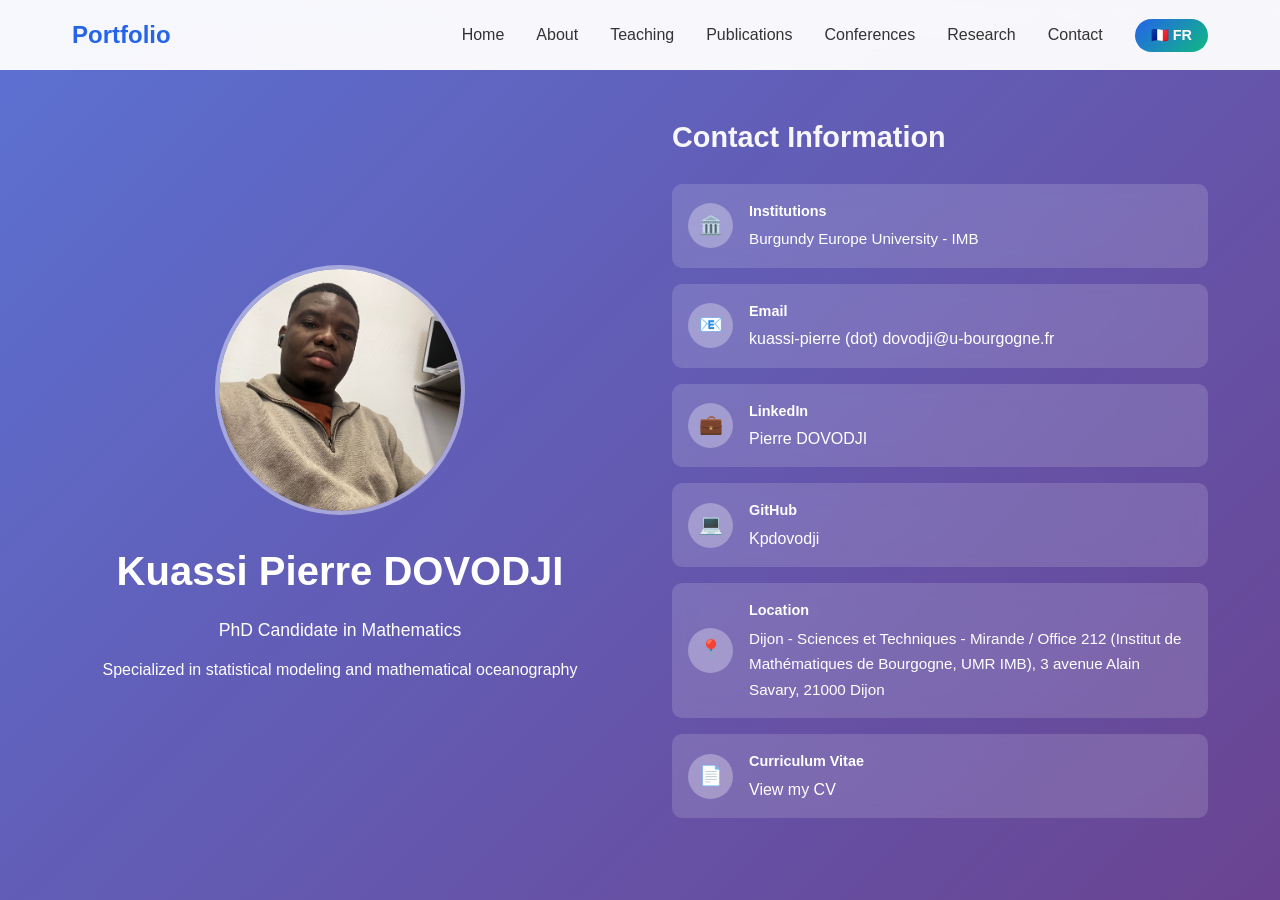
==== commit 9cde71ce: "Version prête a mettre en public" ====
--- a/index.html
+++ b/index.html
@@ -3,601 +3,8 @@
 <head>
     <meta charset="UTF-8">
     <meta name="viewport" content="width=device-width, initial-scale=1.0">
-    <title>Doctorant en Mathématiques - Portfolio</title>
-    <style>
-        * {
-            margin: 0;
-            padding: 0;
-            box-sizing: border-box;
-        }
-
-        body {
-            font-family: 'Segoe UI', Tahoma, Geneva, Verdana, sans-serif;
-            line-height: 1.6;
-            color: #333;
-            overflow-x: hidden;
-        }
-
-        /* Navigation */
-        nav {
-            position: fixed;
-            top: 0;
-            width: 100%;
-            background: rgba(255, 255, 255, 0.95);
-            backdrop-filter: blur(10px);
-            z-index: 1000;
-            padding: 1rem 0;
-            transition: all 0.3s ease;
-        }
-
-        .nav-container {
-            max-width: 1200px;
-            margin: 0 auto;
-            display: flex;
-            justify-content: space-between;
-            align-items: center;
-            padding: 0 2rem;
-        }
-
-        .logo {
-            font-size: 1.5rem;
-            font-weight: bold;
-            color: #2563eb;
-        }
-
-        .nav-links {
-            display: flex;
-            list-style: none;
-            gap: 2rem;
-            align-items: center;
-        }
-
-        .language-toggle {
-            background: linear-gradient(135deg, #2563eb, #10b981);
-            color: white;
-            border: none;
-            padding: 0.5rem 1rem;
-            border-radius: 20px;
-            cursor: pointer;
-            font-size: 0.9rem;
-            font-weight: bold;
-            transition: all 0.3s ease;
-            display: flex;
-            align-items: center;
-            gap: 0.5rem;
-        }
-
-        .language-toggle:hover {
-            transform: scale(1.05);
-            box-shadow: 0 5px 15px rgba(37, 99, 235, 0.3);
-        }
-
-        .nav-links a {
-            text-decoration: none;
-            color: #333;
-            transition: color 0.3s ease;
-            position: relative;
-        }
-
-        .nav-links a:hover {
-            color: #2563eb;
-        }
-
-        .nav-links a::after {
-            content: '';
-            position: absolute;
-            width: 0;
-            height: 2px;
-            bottom: -5px;
-            left: 0;
-            background: linear-gradient(90deg, #2563eb, #10b981);
-            transition: width 0.3s ease;
-        }
-
-        .nav-links a:hover::after {
-            width: 100%;
-        }
-
-        /* Hero Section */
-        .hero {
-            min-height: 80vh;
-            background: linear-gradient(135deg, #667eea 0%, #764ba2 100%);
-            display: flex;
-            align-items: center;
-            justify-content: center;
-            text-align: center;
-            color: white;
-            position: relative;
-            overflow: hidden;
-            padding: 2rem 0;
-        }
-
-        .hero::before {
-            content: '';
-            position: absolute;
-            top: 0;
-            left: 0;
-            right: 0;
-            bottom: 0;
-            background: rgba(0, 0, 0, 0.1);
-            z-index: 1;
-        }
-
-        .math-background {
-            position: absolute;
-            top: 0;
-            left: 0;
-            width: 100%;
-            height: 100%;
-            overflow: hidden;
-            z-index: 0;
-        }
-
-        .floating-formula {
-            position: absolute;
-            color: rgba(255, 255, 255, 0.15);
-            font-family: 'Times New Roman', serif;
-            font-weight: bold;
-            pointer-events: none;
-            animation: float-formulas 20s linear infinite;
-        }
-
-        .floating-code {
-            position: absolute;
-            color: rgba(255, 255, 255, 0.1);
-            font-family: 'Courier New', monospace;
-            font-size: 0.8rem;
-            pointer-events: none;
-            animation: float-code 25s linear infinite;
-        }
-
-        @keyframes float-formulas {
-            0% {
-                transform: translateY(100vh) translateX(0) rotate(0deg);
-                opacity: 0;
-            }
-            10% {
-                opacity: 1;
-            }
-            90% {
-                opacity: 1;
-            }
-            100% {
-                transform: translateY(-100px) translateX(50px) rotate(360deg);
-                opacity: 0;
-            }
-        }
-
-        @keyframes float-code {
-            0% {
-                transform: translateY(100vh) translateX(0) rotate(0deg);
-                opacity: 0;
-            }
-            10% {
-                opacity: 1;
-            }
-            90% {
-                opacity: 1;
-            }
-            100% {
-                transform: translateY(-100px) translateX(-30px) rotate(-180deg);
-                opacity: 0;
-            }
-        }
-
-        .hero-content {
-            z-index: 2;
-            max-width: 800px;
-            padding: 0 2rem;
-            position: relative;
-        }
-
-        .profile-photo {
-            width: 150px;
-            height: 150px;
-            border-radius: 50%;
-            background: rgba(255, 255, 255, 0.2);
-            margin: 0 auto 1.5rem;
-            display: flex;
-            align-items: center;
-            justify-content: center;
-            border: 4px solid rgba(255, 255, 255, 0.3);
-            font-size: 2.5rem;
-            animation: pulse 2s ease-in-out infinite;
-            overflow: hidden;
-            position: relative;
-        }
-
-        .profile-photo img {
-            width: 100%;
-            height: 100%;
-            object-fit: cover;
-            border-radius: 50%;
-        }
-
-        .profile-photo.placeholder {
-            background: rgba(255, 255, 255, 0.2);
-            color: white;
-        }
-
-        .hero h1 {
-            font-size: 2.5rem;
-            margin-bottom: 0.8rem;
-            animation: fadeInUp 1s ease-out;
-        }
-
-        .hero .subtitle {
-            font-size: 1.1rem;
-            margin-bottom: 0.8rem;
-            opacity: 0.9;
-            animation: fadeInUp 1s ease-out 0.2s both;
-        }
-
-        .hero .tagline {
-            font-size: 1rem;
-            opacity: 0.8;
-            animation: fadeInUp 1s ease-out 0.4s both;
-        }
-
-        /* Sections */
-        .section {
-            padding: 5rem 0;
-        }
-
-        .container {
-            max-width: 1200px;
-            margin: 0 auto;
-            padding: 0 2rem;
-        }
-
-        .section-title {
-            font-size: 2.5rem;
-            text-align: center;
-            margin-bottom: 3rem;
-            color: #2563eb;
-            position: relative;
-        }
-
-        .section-title::after {
-            content: '';
-            width: 80px;
-            height: 4px;
-            background: linear-gradient(90deg, #2563eb, #10b981);
-            position: absolute;
-            bottom: -10px;
-            left: 50%;
-            transform: translateX(-50%);
-            border-radius: 2px;
-        }
-
-        /* About Section */
-        .about {
-            background: #f8fafc;
-        }
-
-        .about-content {
-            display: grid;
-            grid-template-columns: 1fr 1fr;
-            gap: 4rem;
-            align-items: center;
-        }
-
-        .about-text {
-            font-size: 1.1rem;
-            line-height: 1.8;
-        }
-
-        .about-highlights {
-            background: white;
-            padding: 2rem;
-            border-radius: 15px;
-            box-shadow: 0 10px 30px rgba(0, 0, 0, 0.1);
-            transform: translateY(20px);
-            animation: slideInRight 1s ease-out forwards;
-        }
-
-        .highlight-item {
-            display: flex;
-            align-items: center;
-            margin-bottom: 1.5rem;
-            padding: 1rem;
-            background: linear-gradient(135deg, #e0f2fe, #e8f5e8);
-            border-radius: 10px;
-            transition: transform 0.3s ease;
-        }
-
-        .highlight-item:hover {
-            transform: translateX(10px);
-        }
-
-        .highlight-icon {
-            width: 40px;
-            height: 40px;
-            background: linear-gradient(135deg, #2563eb, #10b981);
-            border-radius: 50%;
-            display: flex;
-            align-items: center;
-            justify-content: center;
-            margin-right: 1rem;
-            color: white;
-            font-weight: bold;
-        }
-
-        /* Research Section */
-        .research-grid {
-            display: grid;
-            grid-template-columns: repeat(auto-fit, minmax(300px, 1fr));
-            gap: 2rem;
-            margin-top: 2rem;
-        }
-
-        .research-card {
-            background: white;
-            padding: 2rem;
-            border-radius: 15px;
-            box-shadow: 0 5px 20px rgba(0, 0, 0, 0.1);
-            transition: all 0.3s ease;
-            border-left: 4px solid #2563eb;
-        }
-
-        .research-card:hover {
-            transform: translateY(-10px);
-            box-shadow: 0 15px 40px rgba(0, 0, 0, 0.15);
-        }
-
-        .research-card h3 {
-            color: #2563eb;
-            margin-bottom: 1rem;
-        }
-
-        .research-links {
-            margin-top: 1rem;
-            display: flex;
-            gap: 1rem;
-        }
-
-        .research-link {
-            padding: 0.5rem 1rem;
-            background: linear-gradient(135deg, #2563eb, #10b981);
-            color: white;
-            text-decoration: none;
-            border-radius: 25px;
-            font-size: 0.9rem;
-            transition: all 0.3s ease;
-        }
-
-        .research-link:hover {
-            transform: scale(1.05);
-            box-shadow: 0 5px 15px rgba(37, 99, 235, 0.3);
-        }
-
-        /* Contact Section */
-        .contact {
-            background: linear-gradient(135deg, #1e293b, #334155);
-            color: white;
-        }
-
-        .contact-content {
-            display: grid;
-            grid-template-columns: 1fr 1fr;
-            gap: 4rem;
-        }
-
-        .contact-form {
-            background: rgba(255, 255, 255, 0.1);
-            padding: 2rem;
-            border-radius: 15px;
-            backdrop-filter: blur(10px);
-        }
-
-        .form-group {
-            margin-bottom: 1.5rem;
-        }
-
-        .form-group label {
-            display: block;
-            margin-bottom: 0.5rem;
-            color: #e2e8f0;
-        }
-
-        .form-group input,
-        .form-group textarea {
-            width: 100%;
-            padding: 1rem;
-            border: none;
-            border-radius: 8px;
-            background: rgba(255, 255, 255, 0.9);
-            font-size: 1rem;
-            transition: all 0.3s ease;
-        }
-
-        .form-group input:focus,
-        .form-group textarea:focus {
-            outline: none;
-            box-shadow: 0 0 0 3px rgba(37, 99, 235, 0.3);
-        }
-
-        .submit-btn {
-            background: linear-gradient(135deg, #2563eb, #10b981);
-            color: white;
-            padding: 1rem 2rem;
-            border: none;
-            border-radius: 25px;
-            font-size: 1rem;
-            cursor: pointer;
-            transition: all 0.3s ease;
-        }
-
-        .submit-btn:hover {
-            transform: translateY(-2px);
-            box-shadow: 0 10px 25px rgba(37, 99, 235, 0.3);
-        }
-
-        .contact-info {
-            display: flex;
-            flex-direction: column;
-            gap: 2rem;
-        }
-
-        .contact-item {
-            display: flex;
-            align-items: center;
-            gap: 1rem;
-            padding: 1.5rem;
-            background: rgba(255, 255, 255, 0.1);
-            border-radius: 10px;
-            transition: all 0.3s ease;
-        }
-
-        .contact-item:hover {
-            background: rgba(255, 255, 255, 0.15);
-            transform: translateX(10px);
-        }
-
-        .contact-icon {
-            width: 50px;
-            height: 50px;
-            background: linear-gradient(135deg, #2563eb, #10b981);
-            border-radius: 50%;
-            display: flex;
-            align-items: center;
-            justify-content: center;
-            font-size: 1.2rem;
-        }
-
-        /* Animations */
-        @keyframes fadeInUp {
-            from {
-                opacity: 0;
-                transform: translateY(30px);
-            }
-            to {
-                opacity: 1;
-                transform: translateY(0);
-            }
-        }
-
-        @keyframes slideInRight {
-            from {
-                opacity: 0;
-                transform: translateX(50px);
-            }
-            to {
-                opacity: 1;
-                transform: translateX(0);
-            }
-        }
-
-        @keyframes pulse {
-            0%, 100% {
-                transform: scale(1);
-            }
-            50% {
-                transform: scale(1.05);
-            }
-        }
-
-        @keyframes float {
-            0%, 100% {
-                transform: translateY(0px) rotate(0deg);
-            }
-            50% {
-                transform: translateY(-20px) rotate(180deg);
-            }
-        }
-
-        /* Mobile Responsive */
-        @media (max-width: 768px) {
-            .nav-container {
-                padding: 0 1rem;
-            }
-
-            .nav-links {
-                gap: 1rem;
-            }
-
-            .hero {
-                min-height: 70vh;
-                padding: 1rem 0;
-            }
-
-            .hero h1 {
-                font-size: 2rem;
-            }
-
-            .hero .subtitle {
-                font-size: 1rem;
-            }
-
-            .hero .tagline {
-                font-size: 0.9rem;
-            }
-
-            .about-content,
-            .contact-content {
-                grid-template-columns: 1fr;
-                gap: 2rem;
-            }
-
-            .profile-photo {
-                width: 120px;
-                height: 120px;
-                font-size: 2rem;
-            }
-
-            .container {
-                padding: 0 1rem;
-            }
-
-            .research-links {
-                flex-direction: column;
-            }
-        }
-
-        /* Scroll behavior */
-        html {
-            scroll-behavior: smooth;
-        }
-
-        /* Mobile menu toggle */
-        .mobile-menu-toggle {
-            display: none;
-            flex-direction: column;
-            cursor: pointer;
-        }
-
-        .mobile-menu-toggle span {
-            width: 25px;
-            height: 3px;
-            background: #333;
-            margin: 3px 0;
-            transition: 0.3s;
-        }
-
-        @media (max-width: 768px) {
-            .mobile-menu-toggle {
-                display: flex;
-            }
-
-            .nav-links {
-                position: fixed;
-                top: 70px;
-                left: -100%;
-                width: 100%;
-                height: calc(100vh - 70px);
-                background: white;
-                flex-direction: column;
-                justify-content: flex-start;
-                align-items: center;
-                padding-top: 2rem;
-                transition: left 0.3s ease;
-            }
-
-            .nav-links.active {
-                left: 0;
-            }
-        }
-    </style>
+    <title>Kuassi Pierre DOVODJI - Portfolio</title>
+    <link rel="stylesheet" href="style.css">
 </head>
 <body>
     <!-- Navigation -->
@@ -610,10 +17,13 @@
                 <span></span>
             </div>
             <ul class="nav-links" id="navLinks">
-                <li><a href="#accueil" data-fr="Accueil" data-en="Home">Accueil</a></li>
-                <li><a href="#apropos" data-fr="À propos" data-en="About">À propos</a></li>
-                <li><a href="#recherche" data-fr="Recherche" data-en="Research">Recherche</a></li>
-                <li><a href="#contact" data-fr="Contact" data-en="Contact">Contact</a></li>
+                <li><a href="index.html" data-fr="Accueil" data-en="Home">Accueil</a></li>
+                <li><a href="about.html" data-fr="À propos" data-en="About">À propos</a></li>
+                <li><a href="teaching.html" data-fr="Enseignement" data-en="Teaching">Enseignement</a></li>
+                <li><a href="publications.html" data-fr="Publications" data-en="Publications">Publications</a></li>
+                <li><a href="conferences.html" data-fr="Conférences" data-en="Conferences">Conférences</a></li>
+                <li><a href="research.html" data-fr="Recherche" data-en="Research">Recherche</a></li>
+                <li><a href="contact.html" data-fr="Contact" data-en="Contact">Contact</a></li>
                 <li><button class="language-toggle" onclick="toggleLanguage()" id="langToggle">🇬🇧 EN</button></li>
             </ul>
         </div>
@@ -623,76 +33,77 @@
     <section id="accueil" class="hero">
         <div class="math-background" id="mathBackground"></div>
         <div class="hero-content">
-            <div class="profile-photo placeholder" id="profilePhoto">
-                📸
-            </div>
-            <h1 data-fr="Kuassi Pierre DOVODJI" data-en="Kuassi Pierre DOVODJI">Kuassi Pierre DOVODJI</h1>
-            <p class="subtitle" data-fr="Doctorant en Mathématiques" data-en="PhD Student in Mathematics">PhD Student in Mathematics</p>
-            <p class="tagline" data-fr="Spécialisé en modélisation statistique et océanographie mathématique" data-en="Specialized in statistical modeling and mathematical oceanography">Specialized in statistical modeling and mathematical oceanography</p>
-        </div>
-    </section>
+            <div class="hero-grid">
+                <!-- Left Column: Profile Info -->
+                <div class="hero-left">
+                    <div class="profile-photo placeholder" id="profilePhoto">
+                        <img src="myphoto.jpg" alt="Photo de profil">
+                    </div>
+                    <h1 data-fr="Kuassi Pierre DOVODJI" data-en="Kuassi Pierre DOVODJI">Kuassi Pierre DOVODJI</h1>
+                    <p class="subtitle" data-fr="Doctorant en Mathématiques" data-en="PhD Candidate in Mathematics">PhD Candidate in Mathematics</p>
+                    <p class="tagline" data-fr="Spécialisé en modélisation statistique et océanographie mathématique" data-en="Specialized in statistical modeling and mathematical oceanography">Specialized in statistical modeling and mathematical oceanography</p>
+                </div>
 
-    <!-- About Section -->
-    <section id="apropos" class="section about">
-        <div class="container">
-            <h2 class="section-title" data-fr="À propos" data-en="About">À propos</h2>
-            <div class="about-content">
-                <div class="about-text">
-                    <p data-fr="En tant que doctorant en mathématiques, je me passionne pour l'exploration des concepts mathématiques complexes et leur application dans le domaine de l'informatique. Mon parcours académique m'a mené à développer une expertise approfondie dans plusieurs domaines mathématiques fondamentaux." data-en="As a PhD student in mathematics, I am passionate about exploring complex mathematical concepts and their application in computer science. My academic journey has led me to develop deep expertise in several fundamental mathematical domains.">En tant que doctorant en mathématiques, je me passionne pour l'exploration des concepts mathématiques complexes et leur application dans le domaine de l'informatique. Mon parcours académique m'a mené à développer une expertise approfondie dans plusieurs domaines mathématiques fondamentaux.</p>
+                <!-- Right Column: Contact Info -->
+                <div class="hero-right">
+                    <h2 class="contact-hero-title" data-fr="Informations de contact" data-en="Contact Information">Contact Information</h2>
                     
-                    <p data-fr="Au-delà de mes recherches, j'apprécie particulièrement les moments d'équilibre que m'offrent mes loisirs. Les balades en nature me permettent de me ressourcer et de stimuler ma créativité, tandis que la lecture de romans nourrit mon imagination. Je maintiens également une veille scientifique active à travers la lecture d'articles de recherche et je reste connecté à l'actualité mondiale via les journaux télévisés." data-en="Beyond my research, I particularly appreciate the moments of balance that my hobbies provide. Nature walks allow me to recharge and stimulate my creativity, while reading novels nourishes my imagination. I also maintain active scientific monitoring through reading research articles and stay connected to world news via television broadcasts.">Au-delà de mes recherches, j'apprécie particulièrement les moments d'équilibre que m'offrent mes loisirs. Les balades en nature me permettent de me ressourcer et de stimuler ma créativité, tandis que la lecture de romans nourrit mon imagination. Je maintiens également une veille scientifique active à travers la lecture d'articles de recherche et je reste connecté à l'actualité mondiale via les journaux télévisés.</p>
-                </div>
-                
-                <div class="about-highlights">
-
-                    <div class="highlight-item">
-                        <div class="highlight-icon">🌊</div>
+                    <div class="contact-hero-item">
+                        <div class="contact-hero-icon">🏛️</div>
                         <div>
-                            <strong data-fr="Recherche doctorale" data-en="PhD Research">PhD Research</strong><br>
-                            <span data-fr="Océanographie mathématique" data-en="Mathematical oceanography">Mathematical oceanography</span>
+                            <strong data-fr="Institutions" data-en="Institutions">Institutions</strong>
+                            <span data-fr="Université Bourgogne Europe - IMB " data-en="Burgundy Europe University - IMB ">
+                                Université Bourgogne Europe & IMB 
+                            </span>
                         </div>
                     </div>
 
-                    <div class="highlight-item">
-                        <div class="highlight-icon">🎓</div>
+                    <div class="contact-hero-item">
+                        <div class="contact-hero-icon">📧</div>
                         <div>
-                            <strong data-fr="Formation académique" data-en="Academic Background">Academic Background</strong><br>
-                            <span data-fr="Master Ingénierie Mathématique (1er/20)" data-en="Master's in Mathematical Engineering (1st/20)">Master's in Mathematical Engineering (1st/20)</span><br>
-                            <span data-fr="Master Modélisation Statistique (3e/20)" data-en="Master's in Statistical Modeling (3th/20)">Master's in Statistical Modeling (1st/20)</span><br>
-                            <span data-fr="Licence Mathématiques Fondamentales" data-en="Bachelor's in Fundamental Mathematics">Bachelor's in Fundamental Mathematics</span>
+                            <strong>Email</strong>
+                            <a href="mailto:kuassi-pierre.dovodji@u-bourgogne.fr">kuassi-pierre (dot) dovodji@u-bourgogne.fr</a>
                         </div>
                     </div>
 
-                    <div class="highlight-item">
-                        <div class="highlight-icon">💻</div>
+                    <div class="contact-hero-item">
+                        <div class="contact-hero-icon">💼</div>
                         <div>
-                            <strong data-fr="Compétences techniques" data-en="Technical Skills">Technical Skills</strong><br>
-                            <span data-fr="Statistiques, data science, apprentissage automatique et profond, biostatistiques, séries temporelles, optimisation, traitement d’images, fiabilité, sondages, Python, R, Julia, SQL, SAS, C++" 
-                                data-en="Statistics, data science, machine & deep learning, biostatistics, time series, optimization, image processing, reliability, survey methodology, Python, R, Julia, SQL, SAS, C++">Statistics, data science, machine & deep learning, biostatistics, time series, optimization, image processing, reliability, survey methodology, Python, R, Julia, SQL, SAS, C++</span><br>
-                            <span data-fr="Bibliothèques & frameworks : scikit-learn, pandas, NumPy, Matplotlib, Seaborn, Plotly, SciPy, Statsmodels, TensorFlow, Keras, PyTorch" 
-                                data-en="Libraries & frameworks: scikit-learn, pandas, NumPy, Matplotlib, Seaborn, Plotly, SciPy, Statsmodels, TensorFlow, Keras, PyTorch">Libraries & frameworks: scikit-learn, pandas, NumPy, Matplotlib, Seaborn, Plotly, SciPy, Statsmodels, TensorFlow, Keras, PyTorch</span><br>
-                            <span data-fr="Développement Web & Bases de données : HTML, CSS, JavaScript, PHP, MySQL, WordPress" 
-                                data-en="Web & Databases: HTML, CSS, JavaScript, PHP, MySQL, WordPress">Web & Databases: HTML, CSS, JavaScript, PHP, MySQL, WordPress</span><br>
-                            <span data-fr="Visualisation : Power BI, Matplotlib, Seaborn, Plotly" data-en="Visualization: Power BI, Matplotlib, Seaborn, Plotly">Visualization: Power BI, Matplotlib, Seaborn, Plotly</span>
+                            <strong>LinkedIn</strong>
+                            <a href="https://www.linkedin.com/in/pierre-dovodji-52535222a" target="_blank" rel="noopener noreferrer">
+                                Pierre DOVODJI
+                            </a>
                         </div>
                     </div>
 
-                                        
-                    <div class="highlight-item">
-                        <div class="highlight-icon">🌟</div>
+                    <div class="contact-hero-item">
+                        <div class="contact-hero-icon">💻</div>
                         <div>
-                            <strong data-fr="Savoir-être" data-en="Soft Skills">Soft Skills</strong><br>
-                            <span data-fr="Autonome, Rigoureux, Organisé, Agile et Curieux" data-en="Autonomous, Rigorous, Organized, Agile, and Curious">Autonomous, Rigorous, Organized, Agile, and Curious</span>
+                            <strong>GitHub</strong>
+                            <a href="https://github.com/kpdovodji" target="_blank" rel="noopener noreferrer">
+                                 Kpdovodji
+                            </a>
                         </div>
                     </div>
                     
-                
-                    
-                    <div class="highlight-item">
-                        <div class="highlight-icon">🎵</div>
+                    <div class="contact-hero-item">
+                        <div class="contact-hero-icon">📍</div>
                         <div>
-                            <strong data-fr="Loisirs" data-en="Interests">Interests</strong><br>
-                            <span data-fr="Musique (Pop, Gospel), Voyages" data-en="Music (Pop, Gospel), Travel">Music (Pop, Gospel), Travel</span>
+                            <strong data-fr="Localisation" data-en="Location">Location</strong>
+                            <span data-fr="Dijon - Sciences et Techniques - Mirande / Bureau 212 (Institut de Mathématiques de Bourgogne, UMR IMB), 3 avenue Alain Savary, 21000 Dijon" 
+                                data-en="Dijon - Sciences et Techniques - Mirande / Office 212 (Institut de Mathématiques de Bourgogne, UMR IMB), 3 avenue Alain Savary, 21000 Dijon">
+                                Dijon - Sciences et Techniques - Mirande / Bureau 212 (Institut de Mathématiques de Bourgogne, UMR IMB), 3 avenue Alain Savary, 21000 Dijon
+                            </span>
+                        </div>
+                    </div>
+
+                    <div class="contact-hero-item">
+                        <div class="contact-hero-icon">📄</div>
+                        <div>
+                            <strong data-fr="Curriculum Vitae" data-en="Curriculum Vitae">CV</strong>
+                            <a href="assets/cv/CV_Kuassi_Pierre_DOVODJI.pdf" target="_blank" rel="noopener noreferrer" data-fr="Consulter mon CV" data-en="View my CV">
+                                View my CV
+                            </a>
                         </div>
                     </div>
                 </div>
@@ -700,317 +111,6 @@
         </div>
     </section>
 
-    <!-- Research Section -->
-    <section id="recherche" class="section">
-        <div class="container">
-            <h2 class="section-title" data-fr="Recherche & Projets" data-en="Research & Projects">Recherche & Projets</h2>
-            
-            <div class="research-grid">
-                <div class="research-card">
-                    <h3 data-fr="Thèse de doctorat" data-en="PhD Thesis">PhD Thesis</h3>
-                        <p data-fr="Développement de nouveaux modèles statistiques pour l'analyse de données fonctionnelles, motivés par des applications en océanographie. L'objectif est de proposer des méthodes innovantes pour traiter des données partielles ou complexes et explorer leurs structures sous-jacentes."
-                        data-en="Development of new statistical models for the analysis of functional data, motivated by applications in oceanography. The aim is to provide innovative methods to handle partial or complex data and explore their underlying structures.">
-                        </p>
-                    <div class="research-links">
-                        <a href="https://github.com/kpdovodji" class="research-link">GitHub</a>
-                        <a href="#" class="research-link" data-fr="Article" data-en="Paper">Paper</a>
-                    </div>
-                </div>
-
-                <div class="research-card">                     
-                    <h3 data-fr="Mémoire M2 - UMLP" data-en="Master's Thesis - UMLP">Master's Thesis - UMLP</h3>                     
-                        <p data-fr="Approximation statistique des courants océaniques : développement d'une méthode pour estimer des champs vectoriels partiellement observés en résumant leur vitesse, direction et flux global."
-                    data-en="Statistical approximation of ocean currents: development of a method to estimate partially observed vector fields by summarizing their speed, direction, and overall flow patterns.">
-                    </p>
-                    <div class="research-links">                         
-                        <a href="#" class="research-link">PDF</a>                         
-                        <a href="#" class="research-link" data-fr="Code" data-en="Code">Code</a>                     
-                    </div>                 
-                </div>
-                
-                <div class="research-card">
-                    <h3 data-fr="Mémoire Master 2 - UBS" data-en="Master's Thesis - UBS">Master's Thesis - UBS</h3>
-                    <p data-fr="Segmentation perceptuelle d'images : combiner modèles probabilistes et méthodes d'apprentissage. Développement d'une méthode combinant modèles de mélanges probabilistes et réseaux de neurones." data-en="Perceptual image segmentation: combining probabilistic models and learning methods. Development of a method combining probabilistic mixture models and neural networks.">Perceptual image segmentation: combining probabilistic models and learning methods. Development of a method combining probabilistic mixture models and neural networks.</p>
-                    <div class="research-links">
-                        <a href="#" class="research-link">PDF</a>
-                        <a href="#" class="research-link" data-fr="Code" data-en="Code">Code</a>
-                    </div>
-                </div>
-
-                
-                <div class="research-card">
-                    <h3 data-fr="Stage Master 1" data-en="Master's Internship">Master's Internship</h3>
-                    <p data-fr="Analyse de données à L'Atelier de Francisco, Besançon. Gestion des données manquantes, analyse de la satisfaction client, prévision des réservations avec méthodes statistiques avancées." data-en="Data analysis at L'Atelier de Francisco, Besançon. Missing data management, customer satisfaction analysis, reservation forecasting with advanced statistical methods.">Data analysis at L'Atelier de Francisco, Besançon. Missing data management, customer satisfaction analysis, reservation forecasting with advanced statistical methods.</p>
-                    <div class="research-links">
-                        <a href="#" class="research-link" data-fr="Rapport" data-en="Report">Report</a>
-                        <a href="#" class="research-link">R Code</a>
-                    </div>
-                </div>
-                
-                <div class="research-card">
-                    <h3 data-fr="Projets GitHub" data-en="GitHub Projects">GitHub Projects</h3>
-                    <p data-fr="Collection de projets appliqués et lectures d'articles scientifiques reconnus pour leur qualité et rigueur par les enseignants. Travaux en statistiques, machine learning et data science." data-en="Collection of applied projects and scientific article reviews recognized for their quality and rigor by professors. Work in statistics, machine learning and data science.">Collection of applied projects and scientific article reviews recognized for their quality and rigor by professors. Work in statistics, machine learning and data science.</p>
-                    <div class="research-links">
-                        <a href="https://github.com/kpdovodji" class="research-link">GitHub</a>
-                        <a href="#" class="research-link" data-fr="Portfolio" data-en="Portfolio">Portfolio</a>
-                    </div>
-                </div>
-            </div>
-        </div>
-    </section>
-
-    <!-- Contact Section -->
-    <section id="contact" class="section contact">
-        <div class="container">
-            <h2 class="section-title" style="color: white;" data-fr="Contact" data-en="Contact">Contact</h2>
-            
-            <div class="contact-content">
-                <div class="contact-form">
-                    <h3 data-fr="Envoyez-moi un message" data-en="Send me a message">Envoyez-moi un message</h3>
-                    <form onsubmit="handleSubmit(event)">
-                        <div class="form-group">
-                            <label for="nom" data-fr="Nom complet" data-en="Full Name">Nom complet</label>
-                            <input type="text" id="nom" name="nom" required>
-                        </div>
-                        
-                        <div class="form-group">
-                            <label for="email">Email</label>
-                            <input type="email" id="email" name="email" required>
-                        </div>
-                        
-                        <div class="form-group">
-                            <label for="message" data-fr="Message" data-en="Message">Message</label>
-                            <textarea id="message" name="message" rows="5" required></textarea>
-                        </div>
-                        
-                        <button type="submit" class="submit-btn" data-fr="Envoyer le message" data-en="Send message">Envoyer le message</button>
-                    </form>
-                </div>
-                
-                <div class="contact-info">
-                    <div class="contact-item">
-                        <div class="contact-icon">✉️</div>
-                        <div>
-                            <strong>Email</strong><br>
-                            dovodjipierre@gmail.com
-                        </div>
-                    </div>
-                    
-                    <div class="contact-item">
-                        <div class="contact-icon">💼</div>
-                        <div>
-                            <strong>LinkedIn</strong><br>
-                            pierre-dovodji-52535222a
-                        </div>
-                    </div>
-                    
-                    <div class="contact-item">
-                        <div class="contact-icon">💻</div>
-                        <div>
-                            <strong>GitHub</strong><br>
-                            github.com/kpdovodji
-                        </div>
-                    </div>
-                    
-                    <div class="contact-item">
-                        <div class="contact-icon">🏛️</div>
-                        <div>
-                            <strong data-fr="Institutions" data-en="Institutions">Institutions</strong><br>
-                            <span data-fr="IMB (Bourgogne) & MIO (Marseille)" data-en="IMB (Burgundy) & MIO (Marseille)">IMB (Burgundy) & MIO (Marseille)</span>
-                        </div>
-                    </div>
-                    
-                    <div class="contact-item">
-                        <div class="contact-icon">📍</div>
-                        <div>
-                            <strong data-fr="Localisation" data-en="Location">Location</strong><br>
-                            <span data-fr="Besançon, France" data-en="Besançon, France">Besançon, France</span>
-                        </div>
-                    </div>
-                </div>
-            </div>
-        </div>
-    </section>
-
-    <script>
-        // Mathematical formulas and code snippets
-        const mathFormulas = [
-            '∫f(x)dx', '∇²φ = 0', 'E = mc²', '∂u/∂t + u·∇u = -∇p + ν∇²u',
-            'lim_{n→∞} (1+1/n)ⁿ = e', '∑_{i=1}^n xᵢ', 'P(A|B) = P(B|A)P(A)/P(B)',
-            'det(A) = ∑σ sgn(σ)∏aᵢ,σ(ᵢ)', '∇ × B = μ₀J', 'Δx·Δp ≥ ħ/2',
-            'f\'(x) = lim_{h→0} [f(x+h)-f(x)]/h', '∫₋∞^∞ e^(-x²) dx = √π',
-            'div F = ∇·F', 'curl F = ∇×F', 'λx = Ax', '||x||₂ = √(∑xᵢ²)',
-            'σ² = E[(X-μ)²]', 'χ²(k) = ∑Zᵢ²', 'N(μ,σ²)', 'β = (XᵀX)⁻¹XᵀY'
-        ];
-
-        const codeSnippets = [
-            'import numpy as np', 'def gradient_descent():', 'plt.plot(x, y)',
-            'from scipy import optimize', 'X_train, X_test = train_test_split()',
-            'model.fit(X, y)', 'np.linalg.solve(A, b)', 'pd.DataFrame(data)',
-            'sklearn.linear_model', 'torch.nn.functional', 'tf.keras.layers',
-            'cv2.findContours()', 'spline = UnivariateSpline()', 'R²_score',
-            'matplotlib.pyplot', 'seaborn.heatmap()', 'stats.normaltest()',
-            'optimize.minimize()', 'interpolate.griddata()', 'linalg.svd()'
-        ];
-
-        // Create floating elements
-        function createFloatingElement(content, type) {
-            const element = document.createElement('div');
-            element.className = type === 'math' ? 'floating-formula' : 'floating-code';
-            element.textContent = content;
-            
-            // Random positioning and sizing
-            element.style.left = Math.random() * 100 + '%';
-            element.style.fontSize = (Math.random() * 0.8 + 0.8) + 'rem';
-            element.style.animationDelay = Math.random() * 20 + 's';
-            element.style.animationDuration = (Math.random() * 10 + 15) + 's';
-            
-            return element;
-        }
-
-        // Generate floating background
-        function generateMathBackground() {
-            const background = document.getElementById('mathBackground');
-            
-            // Create formulas
-            for (let i = 0; i < 15; i++) {
-                const formula = mathFormulas[Math.floor(Math.random() * mathFormulas.length)];
-                const element = createFloatingElement(formula, 'math');
-                background.appendChild(element);
-            }
-            
-            // Create code snippets
-            for (let i = 0; i < 10; i++) {
-                const code = codeSnippets[Math.floor(Math.random() * codeSnippets.length)];
-                const element = createFloatingElement(code, 'code');
-                background.appendChild(element);
-            }
-        }
-
-        // Regenerate elements periodically
-        function regenerateBackground() {
-            const background = document.getElementById('mathBackground');
-            background.innerHTML = '';
-            generateMathBackground();
-        }
-
-        // Language management
-        let currentLang = 'en'; // Default to English
-        
-        function toggleLanguage() {
-            currentLang = currentLang === 'fr' ? 'en' : 'fr';
-            updateLanguage();
-        }
-        
-        function updateLanguage() {
-            const elements = document.querySelectorAll('[data-fr][data-en]');
-            const langToggle = document.getElementById('langToggle');
-            
-            elements.forEach(element => {
-                if (currentLang === 'fr') {
-                    element.textContent = element.getAttribute('data-fr');
-                } else {
-                    element.textContent = element.getAttribute('data-en');
-                }
-            });
-            
-            // Update language toggle button
-            if (currentLang === 'fr') {
-                langToggle.innerHTML = '🇬🇧 EN';
-            } else {
-                langToggle.innerHTML = '🇫🇷 FR';
-            }
-            
-            // Update form submission message
-            updateFormMessage();
-        }
-        
-        function updateFormMessage() {
-            // This will be used in the form submission
-            window.currentFormMessage = currentLang === 'fr' 
-                ? 'Merci pour votre message ! Je vous répondrai bientôt.'
-                : 'Thank you for your message! I will reply soon.';
-        }
-
-        // Initialize with English as default
-        function initializeLanguage() {
-            const langToggle = document.getElementById('langToggle');
-            langToggle.innerHTML = '🇫🇷 FR'; // Show FR since we're in EN mode
-            updateLanguage();
-        }
-
-        // Mobile menu toggle
-        function toggleMobileMenu() {
-            const navLinks = document.getElementById('navLinks');
-            navLinks.classList.toggle('active');
-        }
-
-        // Form submission
-        function handleSubmit(event) {
-            event.preventDefault();
-            alert(window.currentFormMessage || 'Merci pour votre message ! Je vous répondrai bientôt.');
-            event.target.reset();
-        }
-
-        // Initialize language and math background
-        initializeLanguage();
-        generateMathBackground();
-        
-        // Regenerate background every 30 seconds for variety
-        setInterval(regenerateBackground, 30000);
-
-        // Smooth scrolling for navigation links
-        document.querySelectorAll('a[href^="#"]').forEach(anchor => {
-            anchor.addEventListener('click', function (e) {
-                e.preventDefault();
-                const target = document.querySelector(this.getAttribute('href'));
-                if (target) {
-                    target.scrollIntoView({
-                        behavior: 'smooth',
-                        block: 'start'
-                    });
-                }
-                
-                // Close mobile menu if open
-                const navLinks = document.getElementById('navLinks');
-                navLinks.classList.remove('active');
-            });
-        });
-
-        // Add scroll effect to navigation
-        window.addEventListener('scroll', function() {
-            const nav = document.querySelector('nav');
-            if (window.scrollY > 100) {
-                nav.style.background = 'rgba(255, 255, 255, 0.98)';
-                nav.style.boxShadow = '0 2px 20px rgba(0, 0, 0, 0.1)';
-            } else {
-                nav.style.background = 'rgba(255, 255, 255, 0.95)';
-                nav.style.boxShadow = 'none';
-            }
-        });
-
-        // Intersection Observer for animations
-        const observerOptions = {
-            threshold: 0.1,
-            rootMargin: '0px 0px -50px 0px'
-        };
-
-        const observer = new IntersectionObserver(function(entries) {
-            entries.forEach(entry => {
-                if (entry.isIntersecting) {
-                    entry.target.style.opacity = '1';
-                    entry.target.style.transform = 'translateY(0)';
-                }
-            });
-        }, observerOptions);
-
-        // Observe elements for animation
-        document.querySelectorAll('.research-card, .highlight-item, .contact-item').forEach(el => {
-            el.style.opacity = '0';
-            el.style.transform = 'translateY(20px)';
-            el.style.transition = 'all 0.6s ease';
-            observer.observe(el);
-        });
-    </script>
+    <script src="script.js"></script>
 </body>
-</html>+</html>
--- a/style.css
+++ b/style.css
@@ -0,0 +1,890 @@
+* {
+    margin: 0;
+    padding: 0;
+    box-sizing: border-box;
+}
+
+body {
+    font-family: 'Segoe UI', Tahoma, Geneva, Verdana, sans-serif;
+    line-height: 1.6;
+    color: #333;
+    overflow-x: hidden;
+}
+
+/* Navigation */
+nav {
+    position: fixed;
+    top: 0;
+    width: 100%;
+    background: rgba(255, 255, 255, 0.95);
+    backdrop-filter: blur(10px);
+    z-index: 1000;
+    padding: 1rem 0;
+    transition: all 0.3s ease;
+}
+
+.nav-container {
+    max-width: 1200px;
+    margin: 0 auto;
+    display: flex;
+    justify-content: space-between;
+    align-items: center;
+    padding: 0 2rem;
+}
+
+.logo {
+    font-size: 1.5rem;
+    font-weight: bold;
+    color: #2563eb;
+}
+
+.nav-links {
+    display: flex;
+    list-style: none;
+    gap: 2rem;
+    align-items: center;
+}
+
+.language-toggle {
+    background: linear-gradient(135deg, #2563eb, #10b981);
+    color: white;
+    border: none;
+    padding: 0.5rem 1rem;
+    border-radius: 20px;
+    cursor: pointer;
+    font-size: 0.9rem;
+    font-weight: bold;
+    transition: all 0.3s ease;
+    display: flex;
+    align-items: center;
+    gap: 0.5rem;
+}
+
+.language-toggle:hover {
+    transform: scale(1.05);
+    box-shadow: 0 5px 15px rgba(37, 99, 235, 0.3);
+}
+
+.nav-links a {
+    text-decoration: none;
+    color: #333;
+    transition: color 0.3s ease;
+    position: relative;
+}
+
+.nav-links a:hover {
+    color: #2563eb;
+}
+
+.nav-links a::after {
+    content: '';
+    position: absolute;
+    width: 0;
+    height: 2px;
+    bottom: -5px;
+    left: 0;
+    background: linear-gradient(90deg, #2563eb, #10b981);
+    transition: width 0.3s ease;
+}
+
+.nav-links a:hover::after {
+    width: 100%;
+}
+
+/* Hero Section */
+.hero {
+    min-height: 100vh;
+    background: linear-gradient(135deg, #667eea 0%, #764ba2 100%);
+    display: flex;
+    align-items: center;
+    justify-content: center;
+    text-align: center;
+    color: white;
+    position: relative;
+    overflow: hidden;
+    padding: 6rem 0 3rem;
+}
+
+.hero::before {
+    content: '';
+    position: absolute;
+    top: 0;
+    left: 0;
+    right: 0;
+    bottom: 0;
+    background: rgba(0, 0, 0, 0.1);
+    z-index: 1;
+}
+
+.math-background {
+    position: absolute;
+    top: 0;
+    left: 0;
+    width: 100%;
+    height: 100%;
+    overflow: hidden;
+    z-index: 0;
+}
+
+.floating-formula {
+    position: absolute;
+    color: rgba(255, 255, 255, 0.15);
+    font-family: 'Times New Roman', serif;
+    font-weight: bold;
+    pointer-events: none;
+    animation: float-formulas 20s linear infinite;
+}
+
+.floating-code {
+    position: absolute;
+    color: rgba(255, 255, 255, 0.1);
+    font-family: 'Courier New', monospace;
+    font-size: 0.8rem;
+    pointer-events: none;
+    animation: float-code 25s linear infinite;
+}
+
+@keyframes float-formulas {
+    0% {
+        transform: translateY(100vh) translateX(0) rotate(0deg);
+        opacity: 0;
+    }
+    10% {
+        opacity: 1;
+    }
+    90% {
+        opacity: 1;
+    }
+    100% {
+        transform: translateY(-100px) translateX(50px) rotate(360deg);
+        opacity: 0;
+    }
+}
+
+@keyframes float-code {
+    0% {
+        transform: translateY(100vh) translateX(0) rotate(0deg);
+        opacity: 0;
+    }
+    10% {
+        opacity: 1;
+    }
+    90% {
+        opacity: 1;
+    }
+    100% {
+        transform: translateY(-100px) translateX(-30px) rotate(-180deg);
+        opacity: 0;
+    }
+}
+
+.hero-content {
+    z-index: 2;
+    max-width: 1200px;
+    padding: 0 2rem;
+    position: relative;
+    width: 100%;
+}
+
+.hero-grid {
+    display: grid;
+    grid-template-columns: 1fr 1fr;
+    gap: 4rem;
+    align-items: center;
+}
+
+.hero-left {
+    text-align: center;
+}
+
+.profile-photo {
+    width: 250px;
+    height: 250px;
+    border-radius: 50%;
+    background: rgba(255, 255, 255, 0.2);
+    margin: 0 auto 1.5rem;
+    display: flex;
+    align-items: center;
+    justify-content: center;
+    border: 4px solid rgba(255, 255, 255, 0.3);
+    font-size: 2.5rem;
+    animation: pulse 2s ease-in-out infinite;
+    overflow: hidden;
+    position: relative;
+}
+
+.profile-photo img {
+    width: 100%;
+    height: 100%;
+    object-fit: cover;
+    border-radius: 50%;
+}
+
+.profile-photo.placeholder {
+    background: rgba(255, 255, 255, 0.2);
+    color: white;
+}
+
+.hero h1 {
+    font-size: 2.5rem;
+    margin-bottom: 0.8rem;
+    animation: fadeInUp 1s ease-out;
+}
+
+.hero .subtitle {
+    font-size: 1.1rem;
+    margin-bottom: 0.8rem;
+    opacity: 0.9;
+    animation: fadeInUp 1s ease-out 0.2s both;
+}
+
+.hero .tagline {
+    font-size: 1rem;
+    opacity: 0.8;
+    animation: fadeInUp 1s ease-out 0.4s both;
+}
+
+.hero-right {
+    text-align: left;
+}
+
+.contact-hero-title {
+    font-size: 1.8rem;
+    margin-bottom: 1.5rem;
+    opacity: 0.95;
+    font-weight: 600;
+}
+
+.contact-hero-item {
+    display: flex;
+    align-items: center;
+    gap: 1rem;
+    padding: 1rem;
+    background: rgba(255, 255, 255, 0.15);
+    border-radius: 10px;
+    margin-bottom: 1rem;
+    transition: all 0.3s ease;
+    backdrop-filter: blur(10px);
+}
+
+.contact-hero-item:hover {
+    background: rgba(255, 255, 255, 0.25);
+    transform: translateX(10px);
+}
+
+.contact-hero-icon {
+    width: 45px;
+    height: 45px;
+    background: rgba(255, 255, 255, 0.3);
+    border-radius: 50%;
+    display: flex;
+    align-items: center;
+    justify-content: center;
+    font-size: 1.2rem;
+    flex-shrink: 0;
+}
+
+.contact-hero-item strong {
+    display: block;
+    margin-bottom: 0.2rem;
+    font-size: 0.9rem;
+}
+
+.contact-hero-item a {
+    color: white;
+    text-decoration: none;
+    transition: opacity 0.3s ease;
+}
+
+.contact-hero-item a:hover {
+    opacity: 0.8;
+    text-decoration: underline;
+}
+
+.contact-hero-item span {
+    font-size: 0.95rem;
+}
+
+/* Sections */
+.section {
+    padding: 5rem 0;
+}
+
+.container {
+    max-width: 1200px;
+    margin: 0 auto;
+    padding: 0 2rem;
+}
+
+.section-title {
+    font-size: 2.5rem;
+    text-align: center;
+    margin-bottom: 3rem;
+    color: #2563eb;
+    position: relative;
+}
+
+.section-title::after {
+    content: '';
+    width: 80px;
+    height: 4px;
+    background: linear-gradient(90deg, #2563eb, #10b981);
+    position: absolute;
+    bottom: -10px;
+    left: 50%;
+    transform: translateX(-50%);
+    border-radius: 2px;
+}
+
+/* About Section */
+.about {
+    background: #f8fafc;
+}
+
+.about-content {
+    display: grid;
+    grid-template-columns: 1fr 1fr;
+    gap: 4rem;
+    align-items: center;
+}
+
+.about-text {
+    font-size: 1.1rem;
+    line-height: 1.8;
+}
+
+.about-highlights {
+    background: white;
+    padding: 2rem;
+    border-radius: 15px;
+    box-shadow: 0 10px 30px rgba(0, 0, 0, 0.1);
+    transform: translateY(20px);
+    animation: slideInRight 1s ease-out forwards;
+}
+
+.highlight-item {
+    display: flex;
+    align-items: center;
+    margin-bottom: 1.5rem;
+    padding: 1rem;
+    background: linear-gradient(135deg, #e0f2fe, #e8f5e8);
+    border-radius: 10px;
+    transition: transform 0.3s ease;
+}
+
+.highlight-item:hover {
+    transform: translateX(10px);
+}
+
+.highlight-icon {
+    width: 40px;
+    height: 40px;
+    background: linear-gradient(135deg, #2563eb, #10b981);
+    border-radius: 50%;
+    display: flex;
+    align-items: center;
+    justify-content: center;
+    margin-right: 1rem;
+    color: white;
+    font-weight: bold;
+}
+
+/* Teaching Section */
+.teaching-intro {
+    text-align: center;
+    font-size: 1.1rem;
+    margin-bottom: 3rem;
+    color: #334155;
+    line-height: 1.8;
+}
+
+.teaching-table-container {
+    overflow-x: auto;
+    background: white;
+    border-radius: 15px;
+    box-shadow: 0 10px 30px rgba(0, 0, 0, 0.1);
+    padding: 2rem;
+    max-width: 1200px;
+    margin: 0 auto 2rem auto;
+}
+
+.teaching-table {
+    width: 100%;
+    min-width: 900px;
+    border-collapse: collapse;
+    font-size: 1rem;
+}
+
+.teaching-table thead {
+    background: linear-gradient(135deg, #2563eb, #10b981);
+    color: white;
+}
+
+.teaching-table th {
+    padding: 1.2rem;
+    text-align: left;
+    font-weight: 600;
+    border-bottom: 3px solid #1e40af;
+}
+
+.teaching-table td {
+    padding: 1.5rem 1.2rem;
+    border-bottom: 1px solid #e2e8f0;
+    vertical-align: top;
+}
+
+.teaching-table tbody tr {
+    transition: all 0.3s ease;
+}
+
+.teaching-table tbody tr:hover {
+    background: linear-gradient(135deg, #f0f9ff, #f0fdf4);
+    transform: scale(1.01);
+}
+
+.teaching-table tbody tr:last-child td {
+    border-bottom: none;
+}
+
+.teaching-table ul {
+    margin: 0.5rem 0 0 0;
+    padding-left: 1.5rem;
+    list-style-type: disc;
+}
+
+.teaching-table li {
+    margin: 0.3rem 0;
+    line-height: 1.6;
+}
+
+.teaching-table strong {
+    color: #2563eb;
+    display: block;
+    margin-bottom: 0.5rem;
+}
+
+.subsection-title {
+    text-align: center;
+    margin-top: 3rem;
+    margin-bottom: 2rem;
+    font-size: 1.8rem;
+    color: #2563eb;
+}
+
+/* Publication Section */
+.publications-list {
+    margin-top: 1rem;
+}
+
+.publication-item {
+    margin-bottom: 0.8rem;
+    padding-bottom: 0.4rem;
+    border-bottom: 1px solid #e5e7eb;
+}
+
+.publication-authors {
+    margin: 0;
+    font-size: 0.95rem;
+    line-height: 1.2;
+}
+
+.publication-title {
+    margin: 0.1rem 0;
+    font-size: 1rem;
+    line-height: 1.2;
+}
+
+.publication-journal {
+    margin: 0;
+    font-size: 0.85rem;
+    color: #374151;
+    line-height: 1.2;
+}
+
+.publication-links {
+    margin-top: 0.2rem;
+}
+
+.publication-links a {
+    margin-right: 0.6rem;
+    font-size: 0.85rem;
+    color: #2563eb;
+    text-decoration: none;
+}
+
+/* Conferences Section */
+
+.conferences-grid {
+    display: grid;
+    grid-template-columns: repeat(auto-fit, minmax(350px, 1fr));
+    gap: 2rem;
+    margin: 1rem 1rem 1rem 1rem;
+}
+
+.conference-card {
+    background: white;
+    border-radius: 15px;
+    box-shadow: 0 5px 20px rgba(0, 0, 0, 0.1);
+    overflow: hidden;
+    transition: all 0.3s ease;
+    border-left: 4px solid  #2563eb;
+}
+
+.conference-card:hover {
+    transform: translateY(-10px);
+    box-shadow: 0 15px 40px rgba(0, 0, 0, 0.15);
+}
+
+.conference-header {
+    background: linear-gradient(135deg, #2563eb, #10b981);
+    color: white;
+    padding: 0.2rem;
+    display: flex;
+    align-items: center;
+    gap: 1rem;
+}
+
+.conference-icon {
+    width: 50px;
+    height: 50px;
+    background: rgba(255, 255, 255, 0.2);
+    border-radius: 50%;
+    display: flex;
+    align-items: center;
+    justify-content: center;
+    font-size: 1.5rem;
+    flex-shrink: 0;
+}
+
+.conference-header h3 {
+    margin: 0;
+    font-size: 1.3rem;
+}
+
+.conference-date {
+    margin: 0.3rem 0 0 0;
+    font-size: 0.95rem;
+    opacity: 0.9;
+}
+
+.conference-body {
+    padding: 0.2rem;
+}
+
+.conference-body p {
+    margin: 0.2rem 0; 
+    line-height: 1.2
+}
+
+.conference-location,
+.conference-type,
+.conference-presentation,
+.conference-topics,
+.conference-speakers{
+    padding: 0.5rem;
+    background: #f8fafc;
+    border-radius: 8px;
+    margin-bottom: 0.8rem;
+}
+
+.conference-location strong,
+.conference-type strong,
+.conference-presentation strong,
+.conference-topics strong,
+.conference-speakers strong{
+    color: #2563eb;
+    margin-bottom: 0.5rem;
+}
+
+.conference-links {
+    margin-top: 1.5rem;
+    display: flex;
+    flex-wrap: wrap;
+    gap: 1rem;
+}
+
+.conference-link {
+    padding: 0.2rem 1.2rem;
+    background: linear-gradient(135deg, #2563eb, #059669);
+    color: white;
+    text-decoration: none;
+    border-radius: 25px;
+    font-size: 0.95rem;
+    transition: all 0.3s ease;
+    display: inline-block;
+}
+
+.conference-link:hover {
+    transform: scale(1.05);
+    box-shadow: 0 5px 15px rgba(16, 185, 129, 0.3);
+}
+
+/* Research Section */
+.research-grid {
+    display: grid;
+    grid-template-columns: repeat(auto-fit, minmax(300px, 1fr));
+    gap: 2rem;
+    margin-top: 2rem;
+}
+
+.research-card {
+    background: white;
+    padding: 2rem;
+    border-radius: 15px;
+    box-shadow: 0 5px 20px rgba(0, 0, 0, 0.1);
+    transition: all 0.3s ease;
+    border-left: 4px solid #2563eb;
+}
+
+.research-card:hover {
+    transform: translateY(-10px);
+    box-shadow: 0 15px 40px rgba(0, 0, 0, 0.15);
+}
+
+.research-card h3 {
+    color: #2563eb;
+    margin-bottom: 1rem;
+}
+
+.research-links {
+    margin-top: 1rem;
+    display: flex;
+    gap: 1rem;
+}
+
+.research-link {
+    padding: 0.5rem 1rem;
+    background: linear-gradient(135deg, #2563eb, #10b981);
+    color: white;
+    text-decoration: none;
+    border-radius: 25px;
+    font-size: 0.9rem;
+    transition: all 0.3s ease;
+}
+
+.research-link:hover {
+    transform: scale(1.05);
+    box-shadow: 0 5px 15px rgba(37, 99, 235, 0.3);
+}
+
+/* Contact Section */
+.contact {
+    background: linear-gradient(135deg, #1e293b, #334155);
+    color: white;
+}
+
+.contact-content {
+    max-width: 600px;
+    margin: 0 auto;
+}
+
+.contact-form {
+    background: rgba(255, 255, 255, 0.1);
+    padding: 2rem;
+    border-radius: 15px;
+    backdrop-filter: blur(10px);
+}
+
+.form-group {
+    margin-bottom: 1.5rem;
+}
+
+.form-group label {
+    display: block;
+    margin-bottom: 0.5rem;
+    color: #e2e8f0;
+}
+
+.form-group input,
+.form-group textarea {
+    width: 100%;
+    padding: 1rem;
+    border: none;
+    border-radius: 8px;
+    background: rgba(255, 255, 255, 0.9);
+    font-size: 1rem;
+    transition: all 0.3s ease;
+}
+
+.form-group input:focus,
+.form-group textarea:focus {
+    outline: none;
+    box-shadow: 0 0 0 3px rgba(37, 99, 235, 0.3);
+}
+
+.submit-btn {
+    background: linear-gradient(135deg, #2563eb, #10b981);
+    color: white;
+    padding: 1rem 2rem;
+    border: none;
+    border-radius: 25px;
+    font-size: 1rem;
+    cursor: pointer;
+    transition: all 0.3s ease;
+    width: 100%;
+}
+
+.submit-btn:hover {
+    transform: translateY(-2px);
+    box-shadow: 0 10px 25px rgba(37, 99, 235, 0.3);
+}
+
+/* Animations */
+@keyframes fadeInUp {
+    from {
+        opacity: 0;
+        transform: translateY(30px);
+    }
+    to {
+        opacity: 1;
+        transform: translateY(0);
+    }
+}
+
+@keyframes slideInRight {
+    from {
+        opacity: 0;
+        transform: translateX(50px);
+    }
+    to {
+        opacity: 1;
+        transform: translateX(0);
+    }
+}
+
+@keyframes pulse {
+    0%, 100% {
+        transform: scale(1);
+    }
+    50% {
+        transform: scale(1.05);
+    }
+}
+
+/* Mobile Responsive */
+@media (max-width: 968px) {
+    .hero-grid {
+        grid-template-columns: 1fr;
+        gap: 2rem;
+    }
+
+    .hero-right {
+        text-align: center;
+    }
+
+    .contact-hero-item {
+        justify-content: center;
+    }
+
+    .teaching-table-container {
+        padding: 1rem;
+    }
+
+    .teaching-table {
+        font-size: 0.9rem;
+    }
+
+    .teaching-table th,
+    .teaching-table td {
+        padding: 0.8rem 0.6rem;
+    }
+}
+
+@media (max-width: 768px) {
+    .nav-container {
+        padding: 0 1rem;
+    }
+
+    .nav-links {
+        gap: 1rem;
+    }
+
+    .hero {
+        min-height: auto;
+        padding: 5rem 0 2rem;
+    }
+
+    .hero h1 {
+        font-size: 2rem;
+    }
+
+    .hero .subtitle {
+        font-size: 1rem;
+    }
+
+    .hero .tagline {
+        font-size: 0.9rem;
+    }
+
+    .about-content {
+        grid-template-columns: 1fr;
+        gap: 2rem;
+    }
+
+    .profile-photo {
+        width: 180px;
+        height: 180px;
+        font-size: 2rem;
+    }
+
+    .container {
+        padding: 0 1rem;
+    }
+
+    .research-links {
+        flex-direction: column;
+    }
+
+    .contact-hero-title {
+        font-size: 1.5rem;
+    }
+
+    .contact-hero-item {
+        flex-direction: column;
+        text-align: center;
+    }
+}
+
+/* Scroll behavior */
+html {
+    scroll-behavior: smooth;
+}
+
+/* Mobile menu toggle */
+.mobile-menu-toggle {
+    display: none;
+    flex-direction: column;
+    cursor: pointer;
+}
+
+.mobile-menu-toggle span {
+    width: 25px;
+    height: 3px;
+    background: #333;
+    margin: 3px 0;
+    transition: 0.3s;
+}
+
+@media (max-width: 768px) {
+    .mobile-menu-toggle {
+        display: flex;
+    }
+
+    .nav-links {
+        position: fixed;
+        top: 70px;
+        left: -100%;
+        width: 100%;
+        height: calc(100vh - 70px);
+        background: white;
+        flex-direction: column;
+        justify-content: flex-start;
+        align-items: center;
+        padding-top: 2rem;
+        transition: left 0.3s ease;
+    }
+
+    .nav-links.active {
+        left: 0;
+    }
+}
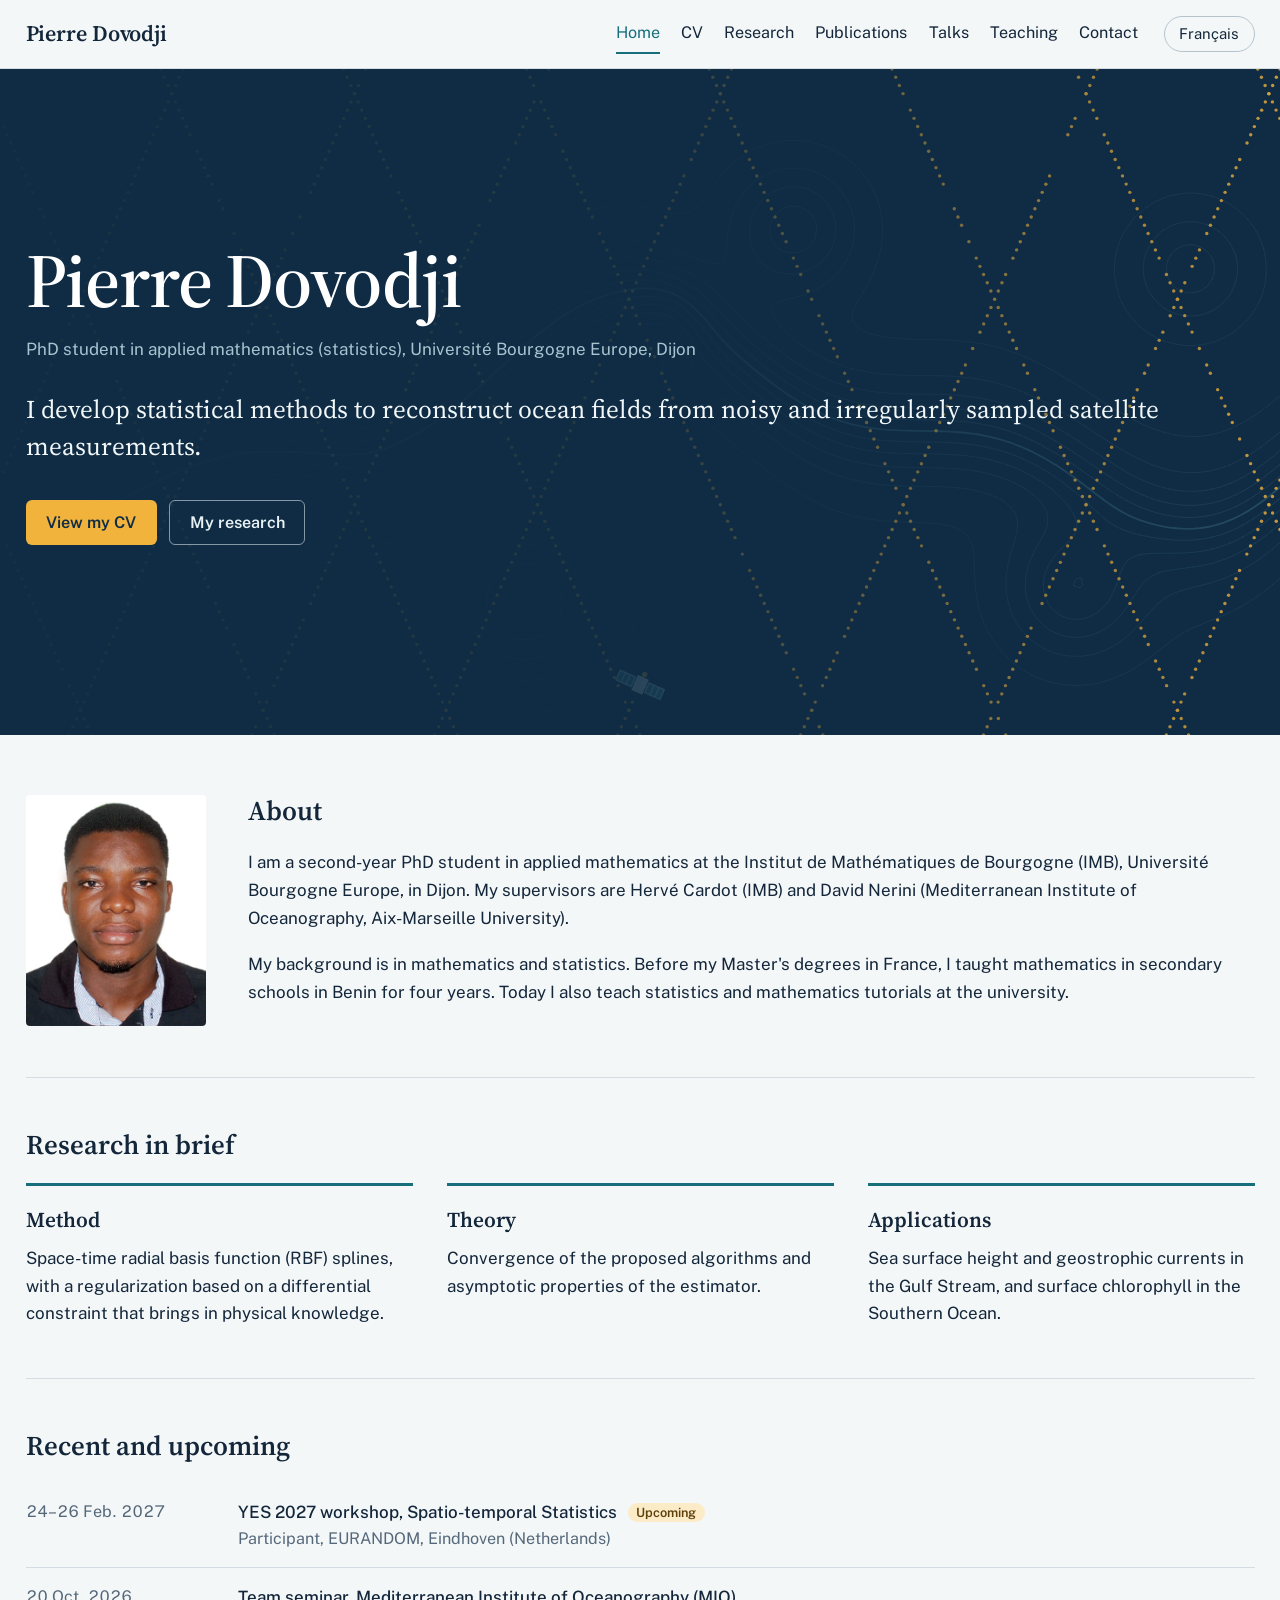
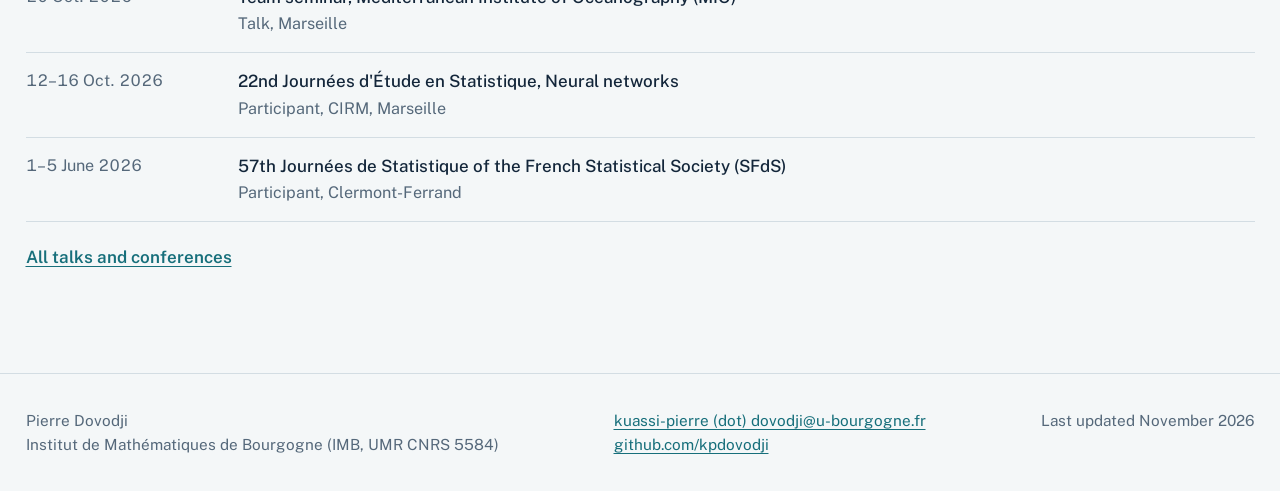
==== commit 1bb98a51: "Nouveau site" ====
--- a/index.html
+++ b/index.html
@@ -1,116 +1,19 @@
 <!DOCTYPE html>
-<html lang="fr">
+<html lang="en">
 <head>
     <meta charset="UTF-8">
     <meta name="viewport" content="width=device-width, initial-scale=1.0">
-    <title>Kuassi Pierre DOVODJI - Portfolio</title>
+    <title>Pierre Dovodji</title>
+    <meta name="description" content="Pierre Dovodji, PhD student in applied mathematics (statistics) at Université Bourgogne Europe. Statistical methods for satellite ocean data.">
+    <link rel="icon" href="favicon.svg" type="image/svg+xml">
     <link rel="stylesheet" href="style.css">
 </head>
-<body>
-    <!-- Navigation -->
-    <nav>
-        <div class="nav-container">
-            <div class="logo">Portfolio</div>
-            <div class="mobile-menu-toggle" onclick="toggleMobileMenu()">
-                <span></span>
-                <span></span>
-                <span></span>
-            </div>
-            <ul class="nav-links" id="navLinks">
-                <li><a href="index.html" data-fr="Accueil" data-en="Home">Accueil</a></li>
-                <li><a href="about.html" data-fr="À propos" data-en="About">À propos</a></li>
-                <li><a href="teaching.html" data-fr="Enseignement" data-en="Teaching">Enseignement</a></li>
-                <li><a href="publications.html" data-fr="Publications" data-en="Publications">Publications</a></li>
-                <li><a href="conferences.html" data-fr="Conférences" data-en="Conferences">Conférences</a></li>
-                <li><a href="research.html" data-fr="Recherche" data-en="Research">Recherche</a></li>
-                <li><a href="contact.html" data-fr="Contact" data-en="Contact">Contact</a></li>
-                <li><button class="language-toggle" onclick="toggleLanguage()" id="langToggle">🇬🇧 EN</button></li>
-            </ul>
-        </div>
-    </nav>
-
-    <!-- Hero Section -->
-    <section id="accueil" class="hero">
-        <div class="math-background" id="mathBackground"></div>
-        <div class="hero-content">
-            <div class="hero-grid">
-                <!-- Left Column: Profile Info -->
-                <div class="hero-left">
-                    <div class="profile-photo placeholder" id="profilePhoto">
-                        <img src="myphoto.jpg" alt="Photo de profil">
-                    </div>
-                    <h1 data-fr="Kuassi Pierre DOVODJI" data-en="Kuassi Pierre DOVODJI">Kuassi Pierre DOVODJI</h1>
-                    <p class="subtitle" data-fr="Doctorant en Mathématiques" data-en="PhD Candidate in Mathematics">PhD Candidate in Mathematics</p>
-                    <p class="tagline" data-fr="Spécialisé en modélisation statistique et océanographie mathématique" data-en="Specialized in statistical modeling and mathematical oceanography">Specialized in statistical modeling and mathematical oceanography</p>
-                </div>
-
-                <!-- Right Column: Contact Info -->
-                <div class="hero-right">
-                    <h2 class="contact-hero-title" data-fr="Informations de contact" data-en="Contact Information">Contact Information</h2>
-                    
-                    <div class="contact-hero-item">
-                        <div class="contact-hero-icon">🏛️</div>
-                        <div>
-                            <strong data-fr="Institutions" data-en="Institutions">Institutions</strong>
-                            <span data-fr="Université Bourgogne Europe - IMB " data-en="Burgundy Europe University - IMB ">
-                                Université Bourgogne Europe & IMB 
-                            </span>
-                        </div>
-                    </div>
-
-                    <div class="contact-hero-item">
-                        <div class="contact-hero-icon">📧</div>
-                        <div>
-                            <strong>Email</strong>
-                            <a href="mailto:kuassi-pierre.dovodji@u-bourgogne.fr">kuassi-pierre (dot) dovodji@u-bourgogne.fr</a>
-                        </div>
-                    </div>
-
-                    <div class="contact-hero-item">
-                        <div class="contact-hero-icon">💼</div>
-                        <div>
-                            <strong>LinkedIn</strong>
-                            <a href="https://www.linkedin.com/in/pierre-dovodji-52535222a" target="_blank" rel="noopener noreferrer">
-                                Pierre DOVODJI
-                            </a>
-                        </div>
-                    </div>
-
-                    <div class="contact-hero-item">
-                        <div class="contact-hero-icon">💻</div>
-                        <div>
-                            <strong>GitHub</strong>
-                            <a href="https://github.com/kpdovodji" target="_blank" rel="noopener noreferrer">
-                                 Kpdovodji
-                            </a>
-                        </div>
-                    </div>
-                    
-                    <div class="contact-hero-item">
-                        <div class="contact-hero-icon">📍</div>
-                        <div>
-                            <strong data-fr="Localisation" data-en="Location">Location</strong>
-                            <span data-fr="Dijon - Sciences et Techniques - Mirande / Bureau 212 (Institut de Mathématiques de Bourgogne, UMR IMB), 3 avenue Alain Savary, 21000 Dijon" 
-                                data-en="Dijon - Sciences et Techniques - Mirande / Office 212 (Institut de Mathématiques de Bourgogne, UMR IMB), 3 avenue Alain Savary, 21000 Dijon">
-                                Dijon - Sciences et Techniques - Mirande / Bureau 212 (Institut de Mathématiques de Bourgogne, UMR IMB), 3 avenue Alain Savary, 21000 Dijon
-                            </span>
-                        </div>
-                    </div>
-
-                    <div class="contact-hero-item">
-                        <div class="contact-hero-icon">📄</div>
-                        <div>
-                            <strong data-fr="Curriculum Vitae" data-en="Curriculum Vitae">CV</strong>
-                            <a href="assets/cv/CV_Kuassi_Pierre_DOVODJI.pdf" target="_blank" rel="noopener noreferrer" data-fr="Consulter mon CV" data-en="View my CV">
-                                View my CV
-                            </a>
-                        </div>
-                    </div>
-                </div>
-            </div>
-        </div>
-    </section>
-
+<body data-page="home">
+    <div id="site-header"></div>
+    <main id="app" tabindex="-1"></main>
+    <div id="site-footer"></div>
+    <noscript><p class="noscript">This site needs JavaScript. / Ce site a besoin de JavaScript.</p></noscript>
+    <script src="data.js"></script>
     <script src="script.js"></script>
 </body>
 </html>
--- a/style.css
+++ b/style.css
@@ -1,890 +1,474 @@
-* {
+/*
+  Style du site de Pierre Dovodji.
+  Couleurs : bleu océan profond (--sea), sarcelle (--teal), jaune safran des traces satellitaires (--track).
+*/
+
+/* Polices hébergées sur le site (licence SIL Open Font License, voir le dossier fonts) */
+@font-face {
+    font-family: "Source Serif 4"; font-style: normal; font-weight: 200 900; font-display: swap;
+    src: url("fonts/source-serif-4-latin-opsz-normal.woff2") format("woff2");
+}
+@font-face {
+    font-family: "Source Serif 4"; font-style: italic; font-weight: 200 900; font-display: swap;
+    src: url("fonts/source-serif-4-latin-opsz-italic.woff2") format("woff2");
+}
+@font-face {
+    font-family: "Public Sans"; font-style: normal; font-weight: 100 900; font-display: swap;
+    src: url("fonts/public-sans-latin-wght-normal.woff2") format("woff2");
+}
+@font-face {
+    font-family: "Public Sans"; font-style: italic; font-weight: 100 900; font-display: swap;
+    src: url("fonts/public-sans-latin-wght-italic.woff2") format("woff2");
+}
+
+:root {
+    --paper: #F4F7F8;
+    --surface: #FFFFFF;
+    --ink: #13263A;
+    --muted: #55687A;
+    --line: #D3DDE3;
+    --line-strong: #B4C3CC;
+    --sea: #0F2C44;
+    --teal: #176F7B;
+    --teal-light: #7CC6CF;
+    --track: #F2B33D;
+    --track-dark: #B7811A;
+    --cv-blue: #3873B3;
+    --serif: "Source Serif 4", "Source Serif Pro", Georgia, serif;
+    --sans: "Public Sans", "Segoe UI", system-ui, -apple-system, sans-serif;
+}
+
+*, *::before, *::after { box-sizing: border-box; }
+
+html { font-size: 106.25%; -webkit-text-size-adjust: 100%; }
+
+body {
     margin: 0;
-    padding: 0;
-    box-sizing: border-box;
-}
-
-body {
-    font-family: 'Segoe UI', Tahoma, Geneva, Verdana, sans-serif;
+    background: var(--paper);
+    color: var(--ink);
+    font-family: var(--sans);
+    font-size: 1rem;
     line-height: 1.6;
-    color: #333;
-    overflow-x: hidden;
-}
-
-/* Navigation */
-nav {
-    position: fixed;
-    top: 0;
-    width: 100%;
-    background: rgba(255, 255, 255, 0.95);
-    backdrop-filter: blur(10px);
-    z-index: 1000;
-    padding: 1rem 0;
-    transition: all 0.3s ease;
-}
-
-.nav-container {
-    max-width: 1200px;
-    margin: 0 auto;
-    display: flex;
-    justify-content: space-between;
-    align-items: center;
-    padding: 0 2rem;
-}
-
-.logo {
-    font-size: 1.5rem;
-    font-weight: bold;
-    color: #2563eb;
-}
-
-.nav-links {
-    display: flex;
-    list-style: none;
-    gap: 2rem;
-    align-items: center;
-}
-
-.language-toggle {
-    background: linear-gradient(135deg, #2563eb, #10b981);
-    color: white;
-    border: none;
-    padding: 0.5rem 1rem;
-    border-radius: 20px;
-    cursor: pointer;
-    font-size: 0.9rem;
-    font-weight: bold;
-    transition: all 0.3s ease;
-    display: flex;
-    align-items: center;
-    gap: 0.5rem;
-}
-
-.language-toggle:hover {
-    transform: scale(1.05);
-    box-shadow: 0 5px 15px rgba(37, 99, 235, 0.3);
-}
-
-.nav-links a {
-    text-decoration: none;
-    color: #333;
-    transition: color 0.3s ease;
+}
+
+img { max-width: 100%; }
+
+a {
+    color: var(--teal);
+    text-decoration-thickness: 1px;
+    text-underline-offset: 0.18em;
+}
+a:hover { text-decoration-thickness: 2px; }
+
+:focus-visible { outline: 3px solid var(--teal); outline-offset: 2px; }
+.hero :focus-visible { outline-color: var(--track); }
+main:focus { outline: none; }
+
+.wrap { max-width: 92rem; margin: 0 auto; padding-inline: 1.5rem; }
+
+.vh {
+    position: absolute !important;
+    width: 1px; height: 1px;
+    overflow: hidden;
+    clip: rect(0 0 0 0);
+    white-space: nowrap;
+}
+
+.skip-link { position: absolute; left: -9999px; }
+.skip-link:focus {
+    left: 1rem; top: 1rem; z-index: 100;
+    background: var(--surface); color: var(--ink);
+    padding: 0.5rem 1rem; border-radius: 6px;
+}
+
+.noscript { padding: 2rem; text-align: center; }
+
+h1, h2, h3 { color: var(--ink); }
+h2 { font-family: var(--serif); font-weight: 600; font-size: 1.6rem; line-height: 1.2; margin: 0 0 1.25rem; }
+h3 { font-family: var(--sans); font-weight: 600; font-size: 1.05rem; line-height: 1.35; margin: 0; }
+
+.muted, .where { color: var(--muted); }
+
+/* ---------- En-tête ---------- */
+
+.site-header {
+    position: sticky; top: 0; z-index: 20;
+    background: rgba(244, 247, 248, 0.97);
+    border-bottom: 1px solid var(--line);
+}
+
+.header-inner {
     position: relative;
-}
-
-.nav-links a:hover {
-    color: #2563eb;
-}
-
-.nav-links a::after {
-    content: '';
-    position: absolute;
-    width: 0;
-    height: 2px;
-    bottom: -5px;
-    left: 0;
-    background: linear-gradient(90deg, #2563eb, #10b981);
-    transition: width 0.3s ease;
-}
-
-.nav-links a:hover::after {
-    width: 100%;
-}
-
-/* Hero Section */
+    display: flex; align-items: center; justify-content: space-between;
+    gap: 1.5rem; min-height: 4rem;
+}
+
+.wordmark {
+    font-family: var(--serif); font-weight: 600; font-size: 1.3rem;
+    color: var(--ink); text-decoration: none; letter-spacing: -0.005em;
+}
+
+.site-nav { display: flex; align-items: center; gap: 1.5rem; }
+.site-nav ul { display: flex; gap: 1.25rem; list-style: none; margin: 0; padding: 0; }
+.site-nav a {
+    display: inline-block;
+    color: var(--ink); text-decoration: none; font-size: 0.95rem;
+    padding: 0.35rem 0; border-bottom: 2px solid transparent;
+}
+.site-nav a:hover { border-bottom-color: var(--line-strong); }
+.site-nav a[aria-current="page"] { color: var(--teal); border-bottom-color: var(--teal); }
+
+.lang-toggle, .menu-toggle {
+    font: inherit; font-size: 0.875rem; color: var(--ink);
+    background: transparent; border: 1px solid var(--line-strong);
+    border-radius: 999px; padding: 0.3rem 0.85rem; cursor: pointer;
+}
+.lang-toggle:hover, .menu-toggle:hover { border-color: var(--ink); }
+.menu-toggle { display: none; border-radius: 6px; }
+
+/* ---------- Boutons ---------- */
+
+.btn {
+    display: inline-block;
+    font-family: var(--sans); font-weight: 600; font-size: 0.95rem; line-height: 1.2;
+    padding: 0.7rem 1.15rem; border-radius: 6px; border: 1px solid transparent;
+    text-decoration: none; cursor: pointer;
+}
+.btn-primary { background: var(--track); color: var(--sea); }
+.btn-primary:hover { background: #F6C35F; }
+.btn-ghost { border-color: rgba(232, 241, 244, 0.55); color: #E8F1F4; }
+.btn-ghost:hover { border-color: #FFFFFF; background: rgba(255, 255, 255, 0.06); }
+
+/* ---------- Accueil : bandeau ---------- */
+
 .hero {
-    min-height: 100vh;
-    background: linear-gradient(135deg, #667eea 0%, #764ba2 100%);
-    display: flex;
-    align-items: center;
-    justify-content: center;
-    text-align: center;
-    color: white;
-    position: relative;
-    overflow: hidden;
-    padding: 6rem 0 3rem;
-}
-
-.hero::before {
-    content: '';
-    position: absolute;
-    top: 0;
-    left: 0;
-    right: 0;
-    bottom: 0;
-    background: rgba(0, 0, 0, 0.1);
-    z-index: 1;
-}
-
-.math-background {
-    position: absolute;
-    top: 0;
-    left: 0;
-    width: 100%;
-    height: 100%;
-    overflow: hidden;
-    z-index: 0;
-}
-
-.floating-formula {
-    position: absolute;
-    color: rgba(255, 255, 255, 0.15);
-    font-family: 'Times New Roman', serif;
-    font-weight: bold;
-    pointer-events: none;
-    animation: float-formulas 20s linear infinite;
-}
-
-.floating-code {
-    position: absolute;
-    color: rgba(255, 255, 255, 0.1);
-    font-family: 'Courier New', monospace;
-    font-size: 0.8rem;
-    pointer-events: none;
-    animation: float-code 25s linear infinite;
-}
-
-@keyframes float-formulas {
-    0% {
-        transform: translateY(100vh) translateX(0) rotate(0deg);
-        opacity: 0;
+    position: relative; overflow: hidden;
+    background: var(--sea); color: #E8F1F4;
+    min-height: clamp(31rem, 74vh, 41rem);
+    display: flex; flex-direction: column; justify-content: center;
+}
+
+.hero-canvas { position: absolute; inset: 0; width: 100%; height: 100%; display: block; }
+
+.hero::after {
+    content: ""; position: absolute; inset: 0; pointer-events: none;
+    background: linear-gradient(90deg,
+        rgba(15, 44, 68, 0.97) 0%,
+        rgba(15, 44, 68, 0.88) 50%,
+        rgba(15, 44, 68, 0.45) 76%,
+        rgba(15, 44, 68, 0.1) 100%);
+}
+
+.hero-inner { position: relative; z-index: 2; width: 100%; }
+.hero-text { max-width: none; padding: 4rem 0 5rem; }
+
+.hero h1 {
+    font-family: var(--serif); font-weight: 600;
+    font-size: clamp(2.75rem, 6vw, 4.5rem); line-height: 1.02; letter-spacing: -0.015em;
+    color: #FFFFFF; margin: 0 0 1rem;
+}
+
+.hero-role { color: #A9C4D0; margin: 0 0 1.75rem; line-height: 1.5; }
+
+.hero-statement {
+    font-family: var(--serif); font-size: clamp(1.25rem, 2.2vw, 1.5rem); line-height: 1.45;
+    color: #F2F7F9; margin: 0 0 2rem;
+}
+
+.hero-actions { display: flex; flex-wrap: wrap; gap: 0.75rem; margin: 0; }
+
+
+/* ---------- Pages ---------- */
+
+.page { padding-block: 3.5rem 5rem; }
+
+.page-head { max-width: 46rem; margin-bottom: 3rem; }
+.page-head h1 {
+    font-family: var(--serif); font-weight: 600;
+    font-size: clamp(2.25rem, 4vw, 3rem); line-height: 1.1; letter-spacing: -0.01em;
+    margin: 0 0 0.75rem;
+}
+.lede { font-size: 1.125rem; color: var(--muted); margin: 0; max-width: 44rem; }
+
+.prose p { max-width: 40rem; margin: 0 0 1rem; line-height: 1.65; }
+
+/* Accueil : à propos, en bref, récemment */
+
+.home-about {
+    display: grid; grid-template-columns: 180px minmax(0, 1fr);
+    gap: 2.5rem; align-items: start;
+    padding-bottom: 3rem; border-bottom: 1px solid var(--line);
+}
+.home-about.no-photo { grid-template-columns: minmax(0, 1fr); }
+.home-about .prose p { max-width: none; }
+.portrait { width: 180px; height: auto; border-radius: 4px; }
+
+.home-brief { padding-block: 3rem; border-bottom: 1px solid var(--line); }
+.page > .home-brief, .page > .home-latest { margin-top: 0; }
+.brief { display: grid; grid-template-columns: repeat(3, minmax(0, 1fr)); gap: 2rem; margin: 0; }
+.brief div { border-top: 3px solid var(--teal); padding-top: 1rem; }
+.brief dt { font-family: var(--serif); font-weight: 600; font-size: 1.25rem; margin-bottom: 0.5rem; }
+.brief dd { margin: 0; line-height: 1.6; }
+
+.home-latest { padding-top: 3rem; }
+.latest { list-style: none; margin: 0 0 1.25rem; padding: 0; }
+.latest li {
+    display: grid; grid-template-columns: 11rem minmax(0, 1fr); gap: 1.5rem;
+    padding: 0.9rem 0; border-bottom: 1px solid var(--line);
+}
+.latest .when { color: var(--muted); font-size: 0.95rem; font-variant-numeric: tabular-nums; }
+.latest .what { font-weight: 500; }
+.latest .where { display: block; font-weight: 400; font-size: 0.95rem; }
+.more { font-weight: 600; }
+
+/* Étiquettes et liens vers des documents */
+
+.badge {
+    display: inline-block; vertical-align: 0.1em;
+    font-family: var(--sans); font-size: 0.75rem; font-weight: 600; line-height: 1.5;
+    padding: 0 0.5rem; margin-left: 0.4rem; border-radius: 999px;
+    background: #FCEBC7; color: #5E400A;
+}
+.badge-quiet { background: #E1EAEE; color: var(--ink); margin-left: 0; }
+
+.links { display: flex; flex-wrap: wrap; gap: 0.5rem; margin: 0.65rem 0 0; }
+.doc-link {
+    font-size: 0.875rem; font-weight: 500; text-decoration: none;
+    padding: 0.25rem 0.65rem; border-radius: 4px;
+    border: 1px solid var(--line-strong); background: var(--surface); color: var(--teal);
+}
+.doc-link:hover { border-color: var(--teal); }
+
+/* Listes d'entrées (recherche, publications, médiation) */
+
+.entries { list-style: none; margin: 0; padding: 0; }
+.entry {
+    display: grid; grid-template-columns: 9rem minmax(0, 1fr); gap: 1.5rem;
+    padding: 1.4rem 0; border-top: 1px solid var(--line);
+}
+.entry .when { color: var(--muted); font-size: 0.95rem; padding-top: 0.1rem; }
+.entry p { margin: 0.3rem 0 0; line-height: 1.6; }
+.pub-authors { margin: 0 0 0.3rem !important; }
+.pub-title { font-family: var(--serif); font-weight: 600; font-size: 1.2rem; line-height: 1.35; }
+
+section + section { margin-top: 3rem; }
+
+/* Recherche : la thèse */
+
+.thesis {
+    background: var(--surface);
+    border: 1px solid var(--line); border-left: 4px solid var(--teal);
+    padding: 2rem 2.25rem; margin-bottom: 3.5rem;
+}
+.kicker { color: var(--muted); margin: 0 0 0.5rem; }
+.thesis h2 { font-size: clamp(1.5rem, 2.6vw, 2rem); margin-bottom: 0.6rem; }
+.thesis > .where { margin: 0 0 1.5rem; }
+.thesis .prose p { max-width: none; }
+.apps {
+    display: grid; grid-template-columns: repeat(2, minmax(0, 1fr)); gap: 2rem;
+    margin: 1.75rem 0 1.25rem; padding-top: 1.5rem; border-top: 1px solid var(--line);
+}
+.app h3 { font-family: var(--serif); font-size: 1.2rem; margin-bottom: 0.4rem; }
+.app p { margin: 0; line-height: 1.6; }
+.thesis .muted { margin: 0; font-size: 0.95rem; }
+
+/* ---------- Conférences : frise ---------- */
+
+.legend {
+    display: flex; flex-wrap: wrap; gap: 1.5rem;
+    list-style: none; padding: 0; margin: -1.5rem 0 2rem;
+    color: var(--muted); font-size: 0.95rem;
+}
+.legend li { display: flex; align-items: center; gap: 0.5rem; }
+.mark { display: inline-block; width: 0.85rem; height: 0.85rem; border-radius: 50%; }
+.mark-talk { background: var(--track); border: 2px solid var(--track-dark); }
+.mark-attended { background: var(--paper); border: 2px solid var(--teal); }
+
+.year-group {
+    display: grid; grid-template-columns: 8rem minmax(0, 1fr); gap: 2rem;
+    padding: 2rem 0; border-top: 1px solid var(--line);
+}
+section.year-group + section.year-group { margin-top: 0; }
+.year {
+    font-family: var(--serif); font-weight: 400; font-size: 2.25rem; line-height: 1;
+    color: var(--muted); margin: 0;
+}
+
+.events { list-style: none; margin: 0; padding: 0 0 0 2rem; position: relative; }
+.events::before {
+    content: ""; position: absolute; left: 0.45rem; top: 0.6rem; bottom: 0.6rem; width: 2px;
+    background-image: radial-gradient(circle, var(--line-strong) 1px, transparent 1.4px);
+    background-size: 2px 7px; background-repeat: repeat-y;
+}
+.event { position: relative; padding-bottom: 1.75rem; }
+.event:last-child { padding-bottom: 0; }
+.event::before {
+    content: ""; position: absolute; left: -1.96rem; top: 0.32rem;
+    width: 0.95rem; height: 0.95rem; border-radius: 50%;
+}
+.event.is-talk::before { background: var(--track); border: 2px solid var(--track-dark); }
+.event.is-attended::before { background: var(--paper); border: 2px solid var(--teal); }
+.event-date { margin: 0 0 0.2rem; color: var(--muted); font-size: 0.95rem; }
+.event h3 { font-family: var(--serif); font-weight: 600; font-size: 1.25rem; }
+.event-meta { margin: 0.15rem 0 0; color: var(--muted); }
+.event-talk { margin: 0.5rem 0 0; }
+.event-details { margin: 0.5rem 0 0; max-width: 42rem; line-height: 1.6; }
+
+/* ---------- Enseignement ---------- */
+
+.year-group-wide { grid-template-columns: 10rem minmax(0, 1fr); }
+.year-group-wide .year { font-size: 1.75rem; white-space: nowrap; }
+
+.year-where { margin: 0.35rem 0 0.75rem; color: var(--muted); }
+.courses { list-style: none; margin: 0; padding: 0; }
+.course {
+    display: grid; grid-template-columns: 9rem minmax(0, 1fr) 7rem; gap: 1.5rem;
+    padding: 1.1rem 0; border-bottom: 1px solid var(--line);
+}
+.course:last-child { border-bottom: 0; }
+.course-level .level { display: block; font-family: var(--serif); font-weight: 600; font-size: 1.35rem; line-height: 1.15; }
+.course-level .program { color: var(--muted); }
+.course-main h3 { font-family: var(--serif); font-size: 1.2rem; }
+.topics { margin: 0.35rem 0 0; color: var(--muted); line-height: 1.55; }
+.syllabus { margin: 0.5rem 0 0; padding-left: 1.1rem; line-height: 1.55; }
+.syllabus > li { margin-top: 0.35rem; }
+.syllabus > li > span { font-weight: 600; }
+.syllabus ul { margin: 0.15rem 0 0; padding-left: 1.1rem; color: var(--muted); list-style: circle; }
+.course-hours { text-align: right; color: var(--muted); font-variant-numeric: tabular-nums; }
+.outreach { margin-top: 3rem; }
+
+/* ---------- Contact ---------- */
+
+.contact-list { margin: 0; max-width: 52rem; }
+.contact-row {
+    display: grid; grid-template-columns: 9rem minmax(0, 1fr); gap: 1.5rem;
+    padding: 1.5rem 0; border-top: 1px solid var(--line);
+}
+.contact-row dt { font-family: var(--serif); font-weight: 600; font-size: 1.2rem; }
+.contact-row dd { margin: 0; }
+.contact-row p { margin: 0 0 1rem; }
+.contact-row p:last-child { margin-bottom: 0; }
+.contact-email { font-family: var(--serif); font-size: 1.3rem; }
+.nw { white-space: nowrap; }
+address { font-style: normal; line-height: 1.6; }
+
+/* ---------- Pied de page ---------- */
+
+.site-footer { border-top: 1px solid var(--line); padding: 2rem 0; font-size: 0.9rem; color: var(--muted); }
+.footer-inner { display: flex; flex-wrap: wrap; justify-content: space-between; gap: 1.5rem; }
+.site-footer p { margin: 0; line-height: 1.6; }
+
+/* ---------- CV (présenté comme le PDF) ---------- */
+
+.cv-page { padding: 2rem 1rem 4rem; background: #E6ECEF; }
+
+.cv-toolbar {
+    max-width: 210mm; margin: 0 auto 1.25rem;
+    display: grid; grid-template-columns: minmax(0, 1fr) auto; gap: 0.25rem 1.5rem; align-items: end;
+}
+.cv-toolbar h1 { font-family: var(--serif); font-weight: 600; font-size: 2rem; margin: 0; }
+.cv-note { grid-column: 1; margin: 0; color: var(--muted); font-size: 0.95rem; }
+.cv-print { grid-column: 2; grid-row: 1 / span 2; align-self: center; }
+
+.cv-sheet {
+    --hint: 8.2rem;
+    max-width: 210mm; margin: 0 auto;
+    background: #FFFFFF; color: #262626;
+    padding: 15mm 15mm 18mm;
+    box-shadow: 0 1px 2px rgba(19, 38, 58, 0.1), 0 10px 30px rgba(19, 38, 58, 0.1);
+    font-family: var(--sans); font-size: 0.86rem; line-height: 1.45;
+}
+.cv-sheet a { color: var(--cv-blue); }
+
+.cv-head { display: flex; align-items: flex-end; gap: 1rem 1.25rem; margin-bottom: 1.4rem; }
+.cv-name { font-size: 2.1rem; font-weight: 400; line-height: 1.1; margin: 0; color: #262626; }
+.cv-title { margin: 0.4rem 0 0; font-style: italic; color: #7A7A7A; }
+.cv-contact { font-style: italic; text-align: right; color: #7A7A7A; font-size: 0.78rem; line-height: 1.5; }
+.cv-contact a { color: #7A7A7A; text-decoration: none; }
+.cv-id { margin-right: auto; }
+.cv-photo { width: 80px; height: auto; flex: none; }
+
+.cv-section {
+    display: grid; grid-template-columns: var(--hint) minmax(0, 1fr); column-gap: 0.9rem; align-items: center;
+    margin: 1.15rem 0 0.35rem;
+}
+.cv-section + .cv-section { margin-top: 1.15rem; }
+.cv-bar { height: 0.35rem; background: var(--cv-blue); }
+.cv-section h2 { font-family: var(--sans); font-weight: 400; font-size: 1.28rem; color: var(--cv-blue); margin: 0; }
+
+.cv-item { display: grid; grid-template-columns: var(--hint) minmax(0, 1fr); column-gap: 0.9rem; margin: 0.32rem 0; }
+.cv-hint { text-align: right; }
+.cv-desc { margin: 0.12rem 0 0; font-size: 0.82rem; }
+.cv-sub { font-style: italic; }
+.cv-list { margin: 0.12rem 0 0; padding-left: 1.1rem; }
+.cv-list li { margin: 0.05rem 0; }
+.cv-tag {
+    display: inline-block; font-size: 0.7rem; line-height: 1.4; color: var(--cv-blue);
+    border: 1px solid var(--cv-blue); border-radius: 3px; padding: 0 0.3rem; margin-left: 0.3rem;
+}
+.cv-sheet .links { gap: 0 0.9rem; margin: 0.1rem 0 0; }
+.cv-link { font-size: 0.8rem; }
+
+/* ---------- Écrans étroits ---------- */
+
+@media (max-width: 900px) {
+    .menu-toggle { display: inline-block; }
+    .site-nav {
+        display: none; position: absolute; top: 100%; left: 0; right: 0;
+        flex-direction: column; align-items: flex-start; gap: 1rem;
+        background: var(--paper); border-bottom: 1px solid var(--line);
+        padding: 0.75rem 1.5rem 1.5rem;
     }
-    10% {
-        opacity: 1;
-    }
-    90% {
-        opacity: 1;
-    }
-    100% {
-        transform: translateY(-100px) translateX(50px) rotate(360deg);
-        opacity: 0;
-    }
-}
-
-@keyframes float-code {
-    0% {
-        transform: translateY(100vh) translateX(0) rotate(0deg);
-        opacity: 0;
-    }
-    10% {
-        opacity: 1;
-    }
-    90% {
-        opacity: 1;
-    }
-    100% {
-        transform: translateY(-100px) translateX(-30px) rotate(-180deg);
-        opacity: 0;
-    }
-}
-
-.hero-content {
-    z-index: 2;
-    max-width: 1200px;
-    padding: 0 2rem;
-    position: relative;
-    width: 100%;
-}
-
-.hero-grid {
-    display: grid;
-    grid-template-columns: 1fr 1fr;
-    gap: 4rem;
-    align-items: center;
-}
-
-.hero-left {
-    text-align: center;
-}
-
-.profile-photo {
-    width: 250px;
-    height: 250px;
-    border-radius: 50%;
-    background: rgba(255, 255, 255, 0.2);
-    margin: 0 auto 1.5rem;
-    display: flex;
-    align-items: center;
-    justify-content: center;
-    border: 4px solid rgba(255, 255, 255, 0.3);
-    font-size: 2.5rem;
-    animation: pulse 2s ease-in-out infinite;
-    overflow: hidden;
-    position: relative;
-}
-
-.profile-photo img {
-    width: 100%;
-    height: 100%;
-    object-fit: cover;
-    border-radius: 50%;
-}
-
-.profile-photo.placeholder {
-    background: rgba(255, 255, 255, 0.2);
-    color: white;
-}
-
-.hero h1 {
-    font-size: 2.5rem;
-    margin-bottom: 0.8rem;
-    animation: fadeInUp 1s ease-out;
-}
-
-.hero .subtitle {
-    font-size: 1.1rem;
-    margin-bottom: 0.8rem;
-    opacity: 0.9;
-    animation: fadeInUp 1s ease-out 0.2s both;
-}
-
-.hero .tagline {
-    font-size: 1rem;
-    opacity: 0.8;
-    animation: fadeInUp 1s ease-out 0.4s both;
-}
-
-.hero-right {
-    text-align: left;
-}
-
-.contact-hero-title {
-    font-size: 1.8rem;
-    margin-bottom: 1.5rem;
-    opacity: 0.95;
-    font-weight: 600;
-}
-
-.contact-hero-item {
-    display: flex;
-    align-items: center;
-    gap: 1rem;
-    padding: 1rem;
-    background: rgba(255, 255, 255, 0.15);
-    border-radius: 10px;
-    margin-bottom: 1rem;
-    transition: all 0.3s ease;
-    backdrop-filter: blur(10px);
-}
-
-.contact-hero-item:hover {
-    background: rgba(255, 255, 255, 0.25);
-    transform: translateX(10px);
-}
-
-.contact-hero-icon {
-    width: 45px;
-    height: 45px;
-    background: rgba(255, 255, 255, 0.3);
-    border-radius: 50%;
-    display: flex;
-    align-items: center;
-    justify-content: center;
-    font-size: 1.2rem;
-    flex-shrink: 0;
-}
-
-.contact-hero-item strong {
-    display: block;
-    margin-bottom: 0.2rem;
-    font-size: 0.9rem;
-}
-
-.contact-hero-item a {
-    color: white;
-    text-decoration: none;
-    transition: opacity 0.3s ease;
-}
-
-.contact-hero-item a:hover {
-    opacity: 0.8;
-    text-decoration: underline;
-}
-
-.contact-hero-item span {
-    font-size: 0.95rem;
-}
-
-/* Sections */
-.section {
-    padding: 5rem 0;
-}
-
-.container {
-    max-width: 1200px;
-    margin: 0 auto;
-    padding: 0 2rem;
-}
-
-.section-title {
-    font-size: 2.5rem;
-    text-align: center;
-    margin-bottom: 3rem;
-    color: #2563eb;
-    position: relative;
-}
-
-.section-title::after {
-    content: '';
-    width: 80px;
-    height: 4px;
-    background: linear-gradient(90deg, #2563eb, #10b981);
-    position: absolute;
-    bottom: -10px;
-    left: 50%;
-    transform: translateX(-50%);
-    border-radius: 2px;
-}
-
-/* About Section */
-.about {
-    background: #f8fafc;
-}
-
-.about-content {
-    display: grid;
-    grid-template-columns: 1fr 1fr;
-    gap: 4rem;
-    align-items: center;
-}
-
-.about-text {
-    font-size: 1.1rem;
-    line-height: 1.8;
-}
-
-.about-highlights {
-    background: white;
-    padding: 2rem;
-    border-radius: 15px;
-    box-shadow: 0 10px 30px rgba(0, 0, 0, 0.1);
-    transform: translateY(20px);
-    animation: slideInRight 1s ease-out forwards;
-}
-
-.highlight-item {
-    display: flex;
-    align-items: center;
-    margin-bottom: 1.5rem;
-    padding: 1rem;
-    background: linear-gradient(135deg, #e0f2fe, #e8f5e8);
-    border-radius: 10px;
-    transition: transform 0.3s ease;
-}
-
-.highlight-item:hover {
-    transform: translateX(10px);
-}
-
-.highlight-icon {
-    width: 40px;
-    height: 40px;
-    background: linear-gradient(135deg, #2563eb, #10b981);
-    border-radius: 50%;
-    display: flex;
-    align-items: center;
-    justify-content: center;
-    margin-right: 1rem;
-    color: white;
-    font-weight: bold;
-}
-
-/* Teaching Section */
-.teaching-intro {
-    text-align: center;
-    font-size: 1.1rem;
-    margin-bottom: 3rem;
-    color: #334155;
-    line-height: 1.8;
-}
-
-.teaching-table-container {
-    overflow-x: auto;
-    background: white;
-    border-radius: 15px;
-    box-shadow: 0 10px 30px rgba(0, 0, 0, 0.1);
-    padding: 2rem;
-    max-width: 1200px;
-    margin: 0 auto 2rem auto;
-}
-
-.teaching-table {
-    width: 100%;
-    min-width: 900px;
-    border-collapse: collapse;
-    font-size: 1rem;
-}
-
-.teaching-table thead {
-    background: linear-gradient(135deg, #2563eb, #10b981);
-    color: white;
-}
-
-.teaching-table th {
-    padding: 1.2rem;
-    text-align: left;
-    font-weight: 600;
-    border-bottom: 3px solid #1e40af;
-}
-
-.teaching-table td {
-    padding: 1.5rem 1.2rem;
-    border-bottom: 1px solid #e2e8f0;
-    vertical-align: top;
-}
-
-.teaching-table tbody tr {
-    transition: all 0.3s ease;
-}
-
-.teaching-table tbody tr:hover {
-    background: linear-gradient(135deg, #f0f9ff, #f0fdf4);
-    transform: scale(1.01);
-}
-
-.teaching-table tbody tr:last-child td {
-    border-bottom: none;
-}
-
-.teaching-table ul {
-    margin: 0.5rem 0 0 0;
-    padding-left: 1.5rem;
-    list-style-type: disc;
-}
-
-.teaching-table li {
-    margin: 0.3rem 0;
-    line-height: 1.6;
-}
-
-.teaching-table strong {
-    color: #2563eb;
-    display: block;
-    margin-bottom: 0.5rem;
-}
-
-.subsection-title {
-    text-align: center;
-    margin-top: 3rem;
-    margin-bottom: 2rem;
-    font-size: 1.8rem;
-    color: #2563eb;
-}
-
-/* Publication Section */
-.publications-list {
-    margin-top: 1rem;
-}
-
-.publication-item {
-    margin-bottom: 0.8rem;
-    padding-bottom: 0.4rem;
-    border-bottom: 1px solid #e5e7eb;
-}
-
-.publication-authors {
-    margin: 0;
-    font-size: 0.95rem;
-    line-height: 1.2;
-}
-
-.publication-title {
-    margin: 0.1rem 0;
-    font-size: 1rem;
-    line-height: 1.2;
-}
-
-.publication-journal {
-    margin: 0;
-    font-size: 0.85rem;
-    color: #374151;
-    line-height: 1.2;
-}
-
-.publication-links {
-    margin-top: 0.2rem;
-}
-
-.publication-links a {
-    margin-right: 0.6rem;
-    font-size: 0.85rem;
-    color: #2563eb;
-    text-decoration: none;
-}
-
-/* Conferences Section */
-
-.conferences-grid {
-    display: grid;
-    grid-template-columns: repeat(auto-fit, minmax(350px, 1fr));
-    gap: 2rem;
-    margin: 1rem 1rem 1rem 1rem;
-}
-
-.conference-card {
-    background: white;
-    border-radius: 15px;
-    box-shadow: 0 5px 20px rgba(0, 0, 0, 0.1);
-    overflow: hidden;
-    transition: all 0.3s ease;
-    border-left: 4px solid  #2563eb;
-}
-
-.conference-card:hover {
-    transform: translateY(-10px);
-    box-shadow: 0 15px 40px rgba(0, 0, 0, 0.15);
-}
-
-.conference-header {
-    background: linear-gradient(135deg, #2563eb, #10b981);
-    color: white;
-    padding: 0.2rem;
-    display: flex;
-    align-items: center;
-    gap: 1rem;
-}
-
-.conference-icon {
-    width: 50px;
-    height: 50px;
-    background: rgba(255, 255, 255, 0.2);
-    border-radius: 50%;
-    display: flex;
-    align-items: center;
-    justify-content: center;
-    font-size: 1.5rem;
-    flex-shrink: 0;
-}
-
-.conference-header h3 {
-    margin: 0;
-    font-size: 1.3rem;
-}
-
-.conference-date {
-    margin: 0.3rem 0 0 0;
-    font-size: 0.95rem;
-    opacity: 0.9;
-}
-
-.conference-body {
-    padding: 0.2rem;
-}
-
-.conference-body p {
-    margin: 0.2rem 0; 
-    line-height: 1.2
-}
-
-.conference-location,
-.conference-type,
-.conference-presentation,
-.conference-topics,
-.conference-speakers{
-    padding: 0.5rem;
-    background: #f8fafc;
-    border-radius: 8px;
-    margin-bottom: 0.8rem;
-}
-
-.conference-location strong,
-.conference-type strong,
-.conference-presentation strong,
-.conference-topics strong,
-.conference-speakers strong{
-    color: #2563eb;
-    margin-bottom: 0.5rem;
-}
-
-.conference-links {
-    margin-top: 1.5rem;
-    display: flex;
-    flex-wrap: wrap;
-    gap: 1rem;
-}
-
-.conference-link {
-    padding: 0.2rem 1.2rem;
-    background: linear-gradient(135deg, #2563eb, #059669);
-    color: white;
-    text-decoration: none;
-    border-radius: 25px;
-    font-size: 0.95rem;
-    transition: all 0.3s ease;
-    display: inline-block;
-}
-
-.conference-link:hover {
-    transform: scale(1.05);
-    box-shadow: 0 5px 15px rgba(16, 185, 129, 0.3);
-}
-
-/* Research Section */
-.research-grid {
-    display: grid;
-    grid-template-columns: repeat(auto-fit, minmax(300px, 1fr));
-    gap: 2rem;
-    margin-top: 2rem;
-}
-
-.research-card {
-    background: white;
-    padding: 2rem;
-    border-radius: 15px;
-    box-shadow: 0 5px 20px rgba(0, 0, 0, 0.1);
-    transition: all 0.3s ease;
-    border-left: 4px solid #2563eb;
-}
-
-.research-card:hover {
-    transform: translateY(-10px);
-    box-shadow: 0 15px 40px rgba(0, 0, 0, 0.15);
-}
-
-.research-card h3 {
-    color: #2563eb;
-    margin-bottom: 1rem;
-}
-
-.research-links {
-    margin-top: 1rem;
-    display: flex;
-    gap: 1rem;
-}
-
-.research-link {
-    padding: 0.5rem 1rem;
-    background: linear-gradient(135deg, #2563eb, #10b981);
-    color: white;
-    text-decoration: none;
-    border-radius: 25px;
-    font-size: 0.9rem;
-    transition: all 0.3s ease;
-}
-
-.research-link:hover {
-    transform: scale(1.05);
-    box-shadow: 0 5px 15px rgba(37, 99, 235, 0.3);
-}
-
-/* Contact Section */
-.contact {
-    background: linear-gradient(135deg, #1e293b, #334155);
-    color: white;
-}
-
-.contact-content {
-    max-width: 600px;
-    margin: 0 auto;
-}
-
-.contact-form {
-    background: rgba(255, 255, 255, 0.1);
-    padding: 2rem;
-    border-radius: 15px;
-    backdrop-filter: blur(10px);
-}
-
-.form-group {
-    margin-bottom: 1.5rem;
-}
-
-.form-group label {
-    display: block;
-    margin-bottom: 0.5rem;
-    color: #e2e8f0;
-}
-
-.form-group input,
-.form-group textarea {
-    width: 100%;
-    padding: 1rem;
-    border: none;
-    border-radius: 8px;
-    background: rgba(255, 255, 255, 0.9);
-    font-size: 1rem;
-    transition: all 0.3s ease;
-}
-
-.form-group input:focus,
-.form-group textarea:focus {
-    outline: none;
-    box-shadow: 0 0 0 3px rgba(37, 99, 235, 0.3);
-}
-
-.submit-btn {
-    background: linear-gradient(135deg, #2563eb, #10b981);
-    color: white;
-    padding: 1rem 2rem;
-    border: none;
-    border-radius: 25px;
-    font-size: 1rem;
-    cursor: pointer;
-    transition: all 0.3s ease;
-    width: 100%;
-}
-
-.submit-btn:hover {
-    transform: translateY(-2px);
-    box-shadow: 0 10px 25px rgba(37, 99, 235, 0.3);
-}
-
-/* Animations */
-@keyframes fadeInUp {
-    from {
-        opacity: 0;
-        transform: translateY(30px);
-    }
-    to {
-        opacity: 1;
-        transform: translateY(0);
-    }
-}
-
-@keyframes slideInRight {
-    from {
-        opacity: 0;
-        transform: translateX(50px);
-    }
-    to {
-        opacity: 1;
-        transform: translateX(0);
-    }
-}
-
-@keyframes pulse {
-    0%, 100% {
-        transform: scale(1);
-    }
-    50% {
-        transform: scale(1.05);
-    }
-}
-
-/* Mobile Responsive */
-@media (max-width: 968px) {
-    .hero-grid {
-        grid-template-columns: 1fr;
-        gap: 2rem;
-    }
-
-    .hero-right {
-        text-align: center;
-    }
-
-    .contact-hero-item {
-        justify-content: center;
-    }
-
-    .teaching-table-container {
-        padding: 1rem;
-    }
-
-    .teaching-table {
-        font-size: 0.9rem;
-    }
-
-    .teaching-table th,
-    .teaching-table td {
-        padding: 0.8rem 0.6rem;
-    }
-}
-
-@media (max-width: 768px) {
-    .nav-container {
-        padding: 0 1rem;
-    }
-
-    .nav-links {
-        gap: 1rem;
-    }
-
-    .hero {
-        min-height: auto;
-        padding: 5rem 0 2rem;
-    }
-
-    .hero h1 {
-        font-size: 2rem;
-    }
-
-    .hero .subtitle {
-        font-size: 1rem;
-    }
-
-    .hero .tagline {
-        font-size: 0.9rem;
-    }
-
-    .about-content {
-        grid-template-columns: 1fr;
-        gap: 2rem;
-    }
-
-    .profile-photo {
-        width: 180px;
-        height: 180px;
-        font-size: 2rem;
-    }
-
-    .container {
-        padding: 0 1rem;
-    }
-
-    .research-links {
-        flex-direction: column;
-    }
-
-    .contact-hero-title {
-        font-size: 1.5rem;
-    }
-
-    .contact-hero-item {
-        flex-direction: column;
-        text-align: center;
-    }
-}
-
-/* Scroll behavior */
-html {
-    scroll-behavior: smooth;
-}
-
-/* Mobile menu toggle */
-.mobile-menu-toggle {
-    display: none;
-    flex-direction: column;
-    cursor: pointer;
-}
-
-.mobile-menu-toggle span {
-    width: 25px;
-    height: 3px;
-    background: #333;
-    margin: 3px 0;
-    transition: 0.3s;
-}
-
-@media (max-width: 768px) {
-    .mobile-menu-toggle {
-        display: flex;
-    }
-
-    .nav-links {
-        position: fixed;
-        top: 70px;
-        left: -100%;
-        width: 100%;
-        height: calc(100vh - 70px);
-        background: white;
-        flex-direction: column;
-        justify-content: flex-start;
-        align-items: center;
-        padding-top: 2rem;
-        transition: left 0.3s ease;
-    }
-
-    .nav-links.active {
-        left: 0;
-    }
-}
+    .site-nav.is-open { display: flex; }
+    .site-nav ul { flex-direction: column; gap: 0.15rem; width: 100%; }
+}
+
+@media (max-width: 720px) {
+    .hero { min-height: 0; }
+    .hero::after { background: rgba(15, 44, 68, 0.78); }
+    .hero-text { padding: 3.5rem 0 2rem; }
+    .hero::after { background: rgba(15, 44, 68, 0.72); }
+    .cv-photo { order: -1; }
+
+    .home-about, .brief, .latest li, .entry, .year-group, .course, .apps, .contact-row { grid-template-columns: minmax(0, 1fr); }
+    .contact-row { gap: 0.5rem; }
+    .contact-email { white-space: normal; font-size: 1.05rem; }
+    .home-about { gap: 1.5rem; }
+    .portrait { width: 140px; }
+    .brief { gap: 1.5rem; }
+    .latest li, .entry { gap: 0.25rem; }
+    .year-group { gap: 1rem; }
+    .course { gap: 0.4rem; }
+    .course-hours { text-align: left; }
+    .thesis { padding: 1.5rem 1.25rem; }
+
+    .cv-page { padding: 1.25rem 0.5rem 3rem; }
+    .cv-toolbar { grid-template-columns: minmax(0, 1fr); }
+    .cv-print { grid-column: 1; grid-row: auto; justify-self: start; margin-top: 0.75rem; }
+    .cv-sheet { --hint: 5.2rem; padding: 1.25rem 1rem 1.75rem; font-size: 0.85rem; }
+    .cv-head { flex-direction: column; align-items: flex-start; gap: 0.75rem; }
+    .cv-contact { text-align: left; }
+    .cv-name { font-size: 1.7rem; }
+}
+
+/* ---------- Impression : le CV devient un PDF propre ---------- */
+
+@media print {
+    @page { size: A4; margin: 10mm 13mm 11mm; }
+    * { -webkit-print-color-adjust: exact; print-color-adjust: exact; }
+    html { font-size: 100%; }
+    body { background: #FFFFFF; }
+    #site-header, #site-footer, .cv-toolbar, .skip-link, .menu-toggle, .lang-toggle { display: none !important; }
+    .cv-page { padding: 0; background: #FFFFFF; }
+    .cv-sheet { box-shadow: none; padding: 0; max-width: none; font-size: 10pt; --hint: 7.6rem; }
+    .cv-name { font-size: 22pt; }
+    .cv-section, .cv-section + .cv-section { margin: 0.8rem 0 0.2rem; break-after: avoid; }
+    .cv-item { margin: 0.22rem 0; }
+    .cv-body p, .cv-body li { orphans: 2; widows: 2; }
+    .cv-head { margin-bottom: 0.9rem; }
+    a { text-decoration: none; }
+}
+
+@media (prefers-reduced-motion: reduce) {
+    * { scroll-behavior: auto !important; transition: none !important; animation: none !important; }
+}
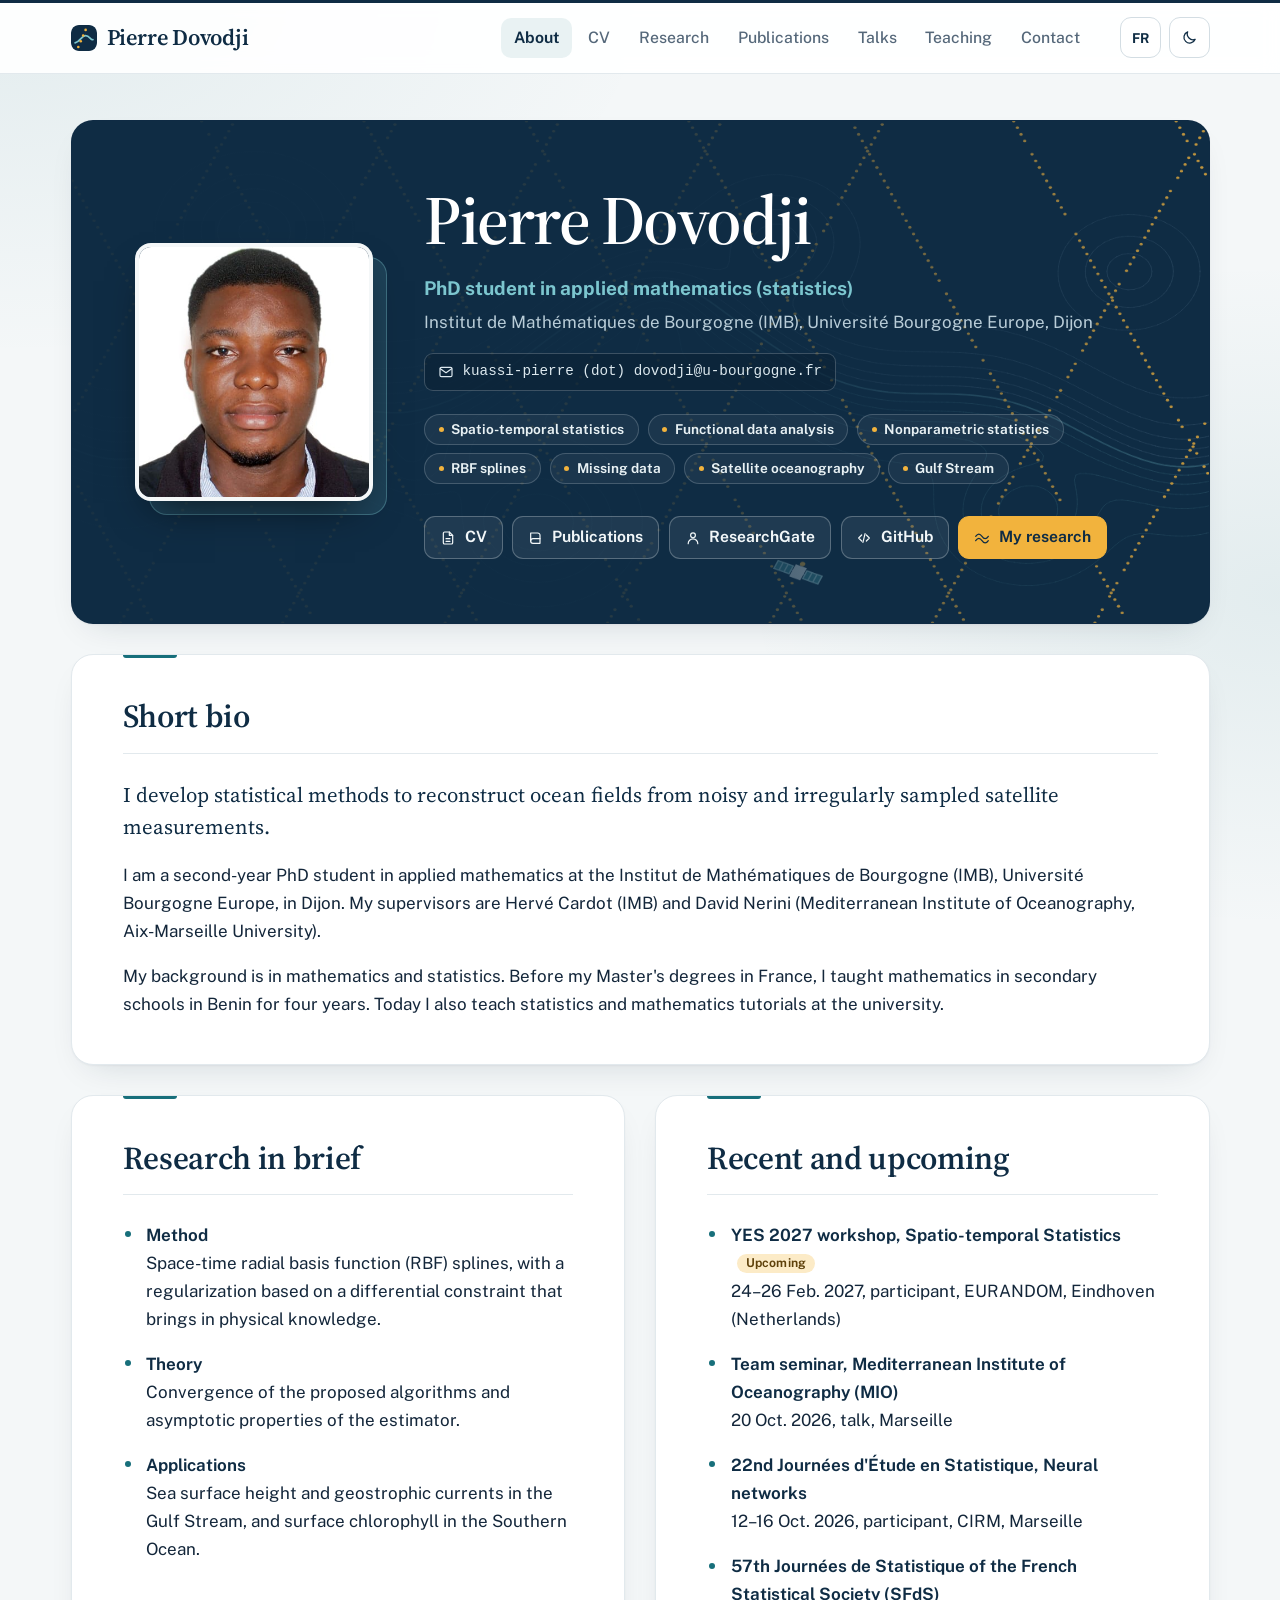
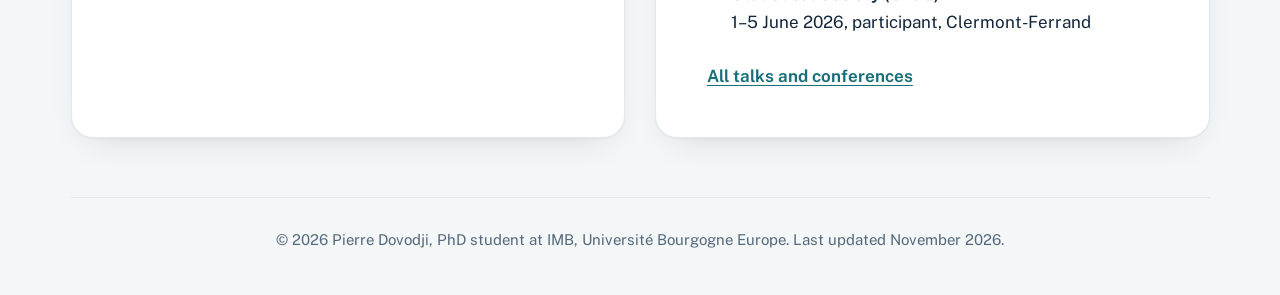
==== commit 0ed40f76: "Photo entière sur l'accueil" ====
--- a/index.html
+++ b/index.html
@@ -3,16 +3,75 @@
 <head>
     <meta charset="UTF-8">
     <meta name="viewport" content="width=device-width, initial-scale=1.0">
-    <title>Pierre Dovodji</title>
-    <meta name="description" content="Pierre Dovodji, PhD student in applied mathematics (statistics) at Université Bourgogne Europe. Statistical methods for satellite ocean data.">
+    <title>Pierre Dovodji (Kuassi Pierre Dovodji) | PhD student in statistics, Université Bourgogne Europe</title>
+    <meta name="description" content="Kuassi Pierre Dovodji, PhD student in applied mathematics (statistics) at the Institut de Mathématiques de Bourgogne, Université Bourgogne Europe, Dijon. Statistical methods to reconstruct ocean fields from satellite data.">
+    <meta name="author" content="Kuassi Pierre Dovodji">
+    <link rel="canonical" href="https://kpdovodji.github.io/">
+    <meta property="og:type" content="profile">
+    <meta property="og:title" content="Pierre Dovodji (Kuassi Pierre Dovodji) | PhD student in statistics, Université Bourgogne Europe">
+    <meta property="og:description" content="Kuassi Pierre Dovodji, PhD student in applied mathematics (statistics) at the Institut de Mathématiques de Bourgogne, Université Bourgogne Europe, Dijon. Statistical methods to reconstruct ocean fields from satellite data.">
+    <meta property="og:url" content="https://kpdovodji.github.io/">
+    <meta property="og:image" content="https://kpdovodji.github.io/myphoto.jpg">
     <link rel="icon" href="favicon.svg" type="image/svg+xml">
     <link rel="stylesheet" href="style.css">
+    <script>(function(d){d.className+=" js";try{if(localStorage.getItem("theme")==="dark")d.className+=" dark"}catch(e){}})(document.documentElement);</script>
+    <script type="application/ld+json">
+{
+  "@context": "https://schema.org",
+  "@type": "Person",
+  "name": "Pierre Dovodji",
+  "alternateName": "Kuassi Pierre Dovodji",
+  "url": "https://kpdovodji.github.io/",
+  "image": "https://kpdovodji.github.io/myphoto.jpg",
+  "jobTitle": "PhD student in applied mathematics (statistics)",
+  "affiliation": {
+    "@type": "Organization",
+    "name": "Institut de Mathématiques de Bourgogne (IMB), Université Bourgogne Europe"
+  },
+  "alumniOf": [
+    {
+      "@type": "CollegeOrUniversity",
+      "name": "Université Marie et Louis Pasteur"
+    },
+    {
+      "@type": "CollegeOrUniversity",
+      "name": "Université Bretagne Sud"
+    }
+  ],
+  "knowsAbout": [
+    "Spatio-temporal statistics",
+    "Functional data analysis",
+    "Nonparametric statistics",
+    "Radial basis functions",
+    "Oceanography"
+  ],
+  "sameAs": [
+    "https://github.com/kpdovodji",
+    "https://www.researchgate.net/profile/Pierre-Dovodji"
+  ]
+}
+    </script>
 </head>
 <body data-page="home">
     <div id="site-header"></div>
-    <main id="app" tabindex="-1"></main>
+    <main id="app" tabindex="-1">
+        <div class="wrap page seo-fallback">
+            <h1>Pierre Dovodji</h1>
+            <p>Kuassi Pierre Dovodji is a PhD student in applied mathematics (statistics) at the Institut de Mathématiques de Bourgogne (IMB, UMR CNRS 5584), Université Bourgogne Europe, in Dijon, France. His PhD is supervised by Hervé Cardot (IMB) and David Nerini (Mediterranean Institute of Oceanography, Aix-Marseille University).</p>
+            <p>He develops statistical methods to reconstruct ocean fields from noisy and irregularly sampled satellite measurements. His work uses space-time radial basis function (RBF) splines and functional data analysis, with applications to sea surface height in the Gulf Stream and to surface chlorophyll in the Southern Ocean.</p>
+            <p lang="fr">Kuassi Pierre Dovodji est doctorant en mathématiques appliquées (statistique) à l'Institut de Mathématiques de Bourgogne, Université Bourgogne Europe, à Dijon.</p>
+            <nav aria-label="Pages"><ul>
+                <li><a href="index.html">Home</a></li>
+                <li><a href="cv.html">CV</a></li>
+                <li><a href="research.html">Research</a></li>
+                <li><a href="publications.html">Publications</a></li>
+                <li><a href="conferences.html">Talks</a></li>
+                <li><a href="teaching.html">Teaching</a></li>
+                <li><a href="contact.html">Contact</a></li>
+            </ul></nav>
+        </div>
+    </main>
     <div id="site-footer"></div>
-    <noscript><p class="noscript">This site needs JavaScript. / Ce site a besoin de JavaScript.</p></noscript>
     <script src="data.js"></script>
     <script src="script.js"></script>
 </body>
--- a/style.css
+++ b/style.css
@@ -1,5 +1,6 @@
 /*
   Style du site de Pierre Dovodji.
+  Mise en page inspirée de juliejosse.com : en-tête blanc, grande carte de présentation, sections en cartes.
   Couleurs : bleu océan profond (--sea), sarcelle (--teal), jaune safran des traces satellitaires (--track).
 */
 
@@ -24,18 +25,52 @@
 :root {
     --paper: #F4F7F8;
     --surface: #FFFFFF;
+    --surface-2: #F6F9FA;
     --ink: #13263A;
+    --heading: #0F2C44;
     --muted: #55687A;
     --line: #D3DDE3;
+    --line-soft: #E2E9ED;
     --line-strong: #B4C3CC;
     --sea: #0F2C44;
     --teal: #176F7B;
+    --teal-tint: rgba(23, 111, 123, 0.09);
     --teal-light: #7CC6CF;
     --track: #F2B33D;
     --track-dark: #B7811A;
     --cv-blue: #3873B3;
+    --badge-bg: #FCEBC7;
+    --badge-ink: #5E400A;
+    --quiet-bg: #E4ECEF;
+    --header-bg: rgba(255, 255, 255, 0.92);
+    --glow: rgba(23, 111, 123, 0.08);
+    --shadow: 0 1px 2px rgba(19, 38, 58, 0.04), 0 14px 36px -18px rgba(19, 38, 58, 0.18);
+    --radius: 22px;
     --serif: "Source Serif 4", "Source Serif Pro", Georgia, serif;
     --sans: "Public Sans", "Segoe UI", system-ui, -apple-system, sans-serif;
+    --mono: ui-monospace, "SFMono-Regular", Menlo, Consolas, monospace;
+}
+
+/* Mode sombre : mêmes teintes, fond bleu nuit */
+html.dark {
+    color-scheme: dark;
+    --paper: #0A1826;
+    --surface: #0F2235;
+    --surface-2: #132A40;
+    --ink: #E2ECF1;
+    --heading: #F0F5F8;
+    --muted: #9DB2C0;
+    --line: #23405A;
+    --line-soft: #1C354B;
+    --line-strong: #39566F;
+    --teal: #7CC6CF;
+    --teal-tint: rgba(124, 198, 207, 0.12);
+    --badge-bg: #4A3712;
+    --badge-ink: #F8DA98;
+    --quiet-bg: #1E3850;
+    --header-bg: rgba(12, 29, 45, 0.92);
+    --glow: rgba(124, 198, 207, 0.07);
+    --shadow: 0 1px 2px rgba(0, 0, 0, 0.3), 0 14px 36px -18px rgba(0, 0, 0, 0.6);
 }
 
 *, *::before, *::after { box-sizing: border-box; }
@@ -44,11 +79,14 @@
 
 body {
     margin: 0;
-    background: var(--paper);
+    background:
+        radial-gradient(55rem 30rem at 0% 0%, var(--glow), transparent 70%),
+        radial-gradient(45rem 28rem at 100% 35rem, var(--glow), transparent 70%),
+        var(--paper);
     color: var(--ink);
     font-family: var(--sans);
     font-size: 1rem;
-    line-height: 1.6;
+    line-height: 1.65;
 }
 
 img { max-width: 100%; }
@@ -61,10 +99,10 @@
 a:hover { text-decoration-thickness: 2px; }
 
 :focus-visible { outline: 3px solid var(--teal); outline-offset: 2px; }
-.hero :focus-visible { outline-color: var(--track); }
+.hero-card :focus-visible { outline-color: var(--track); }
 main:focus { outline: none; }
 
-.wrap { max-width: 92rem; margin: 0 auto; padding-inline: 1.5rem; }
+.wrap { max-width: 70rem; margin: 0 auto; padding-inline: 1.5rem; }
 
 .vh {
     position: absolute !important;
@@ -78,221 +116,293 @@
 .skip-link:focus {
     left: 1rem; top: 1rem; z-index: 100;
     background: var(--surface); color: var(--ink);
-    padding: 0.5rem 1rem; border-radius: 6px;
-}
-
-.noscript { padding: 2rem; text-align: center; }
-
-h1, h2, h3 { color: var(--ink); }
-h2 { font-family: var(--serif); font-weight: 600; font-size: 1.6rem; line-height: 1.2; margin: 0 0 1.25rem; }
+    padding: 0.5rem 1rem; border-radius: 8px;
+}
+
+.js .seo-fallback { display: none; }
+.seo-fallback h1 { font-family: var(--serif); }
+.seo-fallback p { max-width: 46rem; }
+
+h1, h2, h3 { color: var(--heading); }
 h3 { font-family: var(--sans); font-weight: 600; font-size: 1.05rem; line-height: 1.35; margin: 0; }
 
 .muted, .where { color: var(--muted); }
+
+.icon { flex: none; display: block; }
 
 /* ---------- En-tête ---------- */
 
 .site-header {
     position: sticky; top: 0; z-index: 20;
-    background: rgba(244, 247, 248, 0.97);
-    border-bottom: 1px solid var(--line);
-}
+    background: var(--header-bg);
+    -webkit-backdrop-filter: saturate(1.4) blur(10px);
+    backdrop-filter: saturate(1.4) blur(10px);
+    border-top: 3px solid var(--sea);
+    border-bottom: 1px solid var(--line-soft);
+}
+html.dark .site-header { border-top-color: var(--teal-light); }
 
 .header-inner {
     position: relative;
-    display: flex; align-items: center; justify-content: space-between;
-    gap: 1.5rem; min-height: 4rem;
-}
-
-.wordmark {
-    font-family: var(--serif); font-weight: 600; font-size: 1.3rem;
-    color: var(--ink); text-decoration: none; letter-spacing: -0.005em;
-}
-
-.site-nav { display: flex; align-items: center; gap: 1.5rem; }
-.site-nav ul { display: flex; gap: 1.25rem; list-style: none; margin: 0; padding: 0; }
+    display: flex; align-items: center; gap: 1rem;
+    min-height: 4.1rem;
+}
+
+.brand {
+    display: inline-flex; align-items: center; gap: 0.6rem;
+    font-family: var(--serif); font-weight: 600; font-size: 1.32rem; letter-spacing: -0.01em;
+    color: var(--heading); text-decoration: none; white-space: nowrap;
+}
+.brand-mark { flex: none; border-radius: 8px; }
+
+.site-nav { margin-left: auto; }
+.site-nav ul { display: flex; gap: 0.2rem; list-style: none; margin: 0; padding: 0; }
 .site-nav a {
-    display: inline-block;
-    color: var(--ink); text-decoration: none; font-size: 0.95rem;
-    padding: 0.35rem 0; border-bottom: 2px solid transparent;
-}
-.site-nav a:hover { border-bottom-color: var(--line-strong); }
-.site-nav a[aria-current="page"] { color: var(--teal); border-bottom-color: var(--teal); }
-
-.lang-toggle, .menu-toggle {
-    font: inherit; font-size: 0.875rem; color: var(--ink);
-    background: transparent; border: 1px solid var(--line-strong);
-    border-radius: 999px; padding: 0.3rem 0.85rem; cursor: pointer;
-}
-.lang-toggle:hover, .menu-toggle:hover { border-color: var(--ink); }
-.menu-toggle { display: none; border-radius: 6px; }
+    display: block;
+    color: var(--muted); text-decoration: none; font-size: 0.93rem; font-weight: 500;
+    padding: 0.42rem 0.75rem; border-radius: 10px;
+}
+.site-nav a:hover { color: var(--heading); background: var(--teal-tint); }
+.site-nav a[aria-current="page"] { color: var(--heading); font-weight: 650; background: var(--teal-tint); }
+
+.header-tools { display: flex; align-items: center; gap: 0.45rem; margin-left: 0.6rem; }
+
+.tool-btn {
+    display: inline-flex; align-items: center; justify-content: center;
+    min-width: 2.4rem; height: 2.4rem; padding: 0 0.55rem;
+    font: inherit; font-size: 0.8rem; font-weight: 700; letter-spacing: 0.02em;
+    color: var(--heading); background: var(--surface);
+    border: 1px solid var(--line); border-radius: 11px; cursor: pointer;
+}
+.tool-btn:hover { border-color: var(--line-strong); background: var(--surface-2); }
+.tool-btn .icon { width: 17px; height: 17px; }
+.menu-toggle { display: none; }
 
 /* ---------- Boutons ---------- */
 
 .btn {
-    display: inline-block;
-    font-family: var(--sans); font-weight: 600; font-size: 0.95rem; line-height: 1.2;
-    padding: 0.7rem 1.15rem; border-radius: 6px; border: 1px solid transparent;
+    display: inline-flex; align-items: center; gap: 0.5rem;
+    font-family: var(--sans); font-weight: 650; font-size: 0.92rem; line-height: 1.2;
+    padding: 0.66rem 1rem; border-radius: 11px; border: 1px solid transparent;
     text-decoration: none; cursor: pointer;
 }
-.btn-primary { background: var(--track); color: var(--sea); }
+.btn-primary { background: var(--track); color: var(--sea); border-color: var(--track); }
 .btn-primary:hover { background: #F6C35F; }
-.btn-ghost { border-color: rgba(232, 241, 244, 0.55); color: #E8F1F4; }
-.btn-ghost:hover { border-color: #FFFFFF; background: rgba(255, 255, 255, 0.06); }
-
-/* ---------- Accueil : bandeau ---------- */
-
-.hero {
-    position: relative; overflow: hidden;
+.btn-soft { background: rgba(255, 255, 255, 0.07); border-color: rgba(232, 241, 244, 0.28); color: #F2F7F9; }
+.btn-soft:hover { background: rgba(255, 255, 255, 0.14); border-color: rgba(232, 241, 244, 0.5); }
+
+/* ---------- Pages et cartes ---------- */
+
+.page { padding-block: 2.75rem 3.5rem; }
+
+.card {
+    position: relative;
+    background: var(--surface);
+    border: 1px solid var(--line-soft);
+    border-radius: var(--radius);
+    box-shadow: var(--shadow);
+    padding: 2.5rem 3rem 2.75rem;
+}
+/* Petit trait de couleur en haut à gauche de chaque carte */
+.card::before {
+    content: ""; position: absolute; top: 0; left: 3rem;
+    width: 3.2rem; height: 3px; border-radius: 0 0 3px 3px;
+    background: var(--teal);
+}
+.card > h2 {
+    font-family: var(--serif); font-weight: 600;
+    font-size: clamp(1.6rem, 2.5vw, 2.05rem); line-height: 1.2; letter-spacing: -0.01em;
+    margin: 0 0 1.5rem; padding-bottom: 1rem;
+    border-bottom: 1px solid var(--line-soft);
+}
+.card > :last-child { margin-bottom: 0; }
+
+.page > .card + .card,
+.page > .card + .card-pair,
+.page > .card-pair + .card { margin-top: 1.75rem; }
+
+.card-pair { display: grid; grid-template-columns: repeat(2, minmax(0, 1fr)); gap: 1.75rem; margin-top: 1.75rem; }
+
+/* Lueur discrète dans le coin d'une carte */
+.card-glow { overflow: hidden; }
+.card-glow::after {
+    content: ""; position: absolute; right: -8rem; top: -9rem;
+    width: 26rem; height: 26rem; border-radius: 50%;
+    background: radial-gradient(circle, var(--teal-tint), transparent 68%);
+    pointer-events: none;
+}
+.card-glow > * { position: relative; z-index: 1; }
+
+.prose p { margin: 0 0 1rem; }
+.prose p:last-child { margin-bottom: 0; }
+.prose .lead { font-family: var(--serif); font-size: 1.22rem; line-height: 1.55; color: var(--heading); }
+
+/* Titre de page : grand titre suivi d'un trait */
+.page-head { margin: 0.5rem 0 2.25rem; }
+.page-title { display: flex; align-items: center; gap: 1.5rem; }
+.page-title h1 {
+    font-family: var(--serif); font-weight: 600;
+    font-size: clamp(2.5rem, 5vw, 3.6rem); line-height: 1.05; letter-spacing: -0.02em;
+    margin: 0;
+}
+.title-rule { flex: 0 1 8rem; height: 2px; border-radius: 2px; background: linear-gradient(90deg, var(--line-strong), transparent); }
+.lede { margin: 0.8rem 0 0; color: var(--muted); font-size: 1.08rem; max-width: 52rem; }
+
+/* Listes à puces rondes (accueil) */
+.dot-list { list-style: none; margin: 0; padding: 0; }
+.dot-list li { position: relative; padding-left: 1.4rem; }
+.dot-list li + li { margin-top: 1rem; }
+.dot-list li::before {
+    content: ""; position: absolute; left: 0.15rem; top: 0.62em;
+    width: 6px; height: 6px; border-radius: 50%; background: var(--teal);
+}
+.dot-list strong { display: block; color: var(--heading); font-weight: 650; }
+.dot-list span { display: block; }
+.dot-list .badge { display: inline-block; margin-left: 0.35rem; }
+.card-more { margin: 1.5rem 0 0; font-weight: 650; }
+
+/* ---------- Accueil : carte de présentation ---------- */
+
+.card.hero-card {
+    overflow: hidden; padding: 0;
     background: var(--sea); color: #E8F1F4;
-    min-height: clamp(31rem, 74vh, 41rem);
-    display: flex; flex-direction: column; justify-content: center;
-}
-
-.hero-canvas { position: absolute; inset: 0; width: 100%; height: 100%; display: block; }
-
-.hero::after {
-    content: ""; position: absolute; inset: 0; pointer-events: none;
+    border-color: rgba(15, 44, 68, 0.4);
+}
+.hero-card::before { display: none; }
+.hero-canvas { position: absolute; inset: 0; width: 100%; height: 100%; display: block; z-index: 0; }
+.hero-card::after {
+    content: ""; position: absolute; inset: 0; pointer-events: none; z-index: 1;
     background: linear-gradient(90deg,
-        rgba(15, 44, 68, 0.97) 0%,
-        rgba(15, 44, 68, 0.88) 50%,
-        rgba(15, 44, 68, 0.45) 76%,
-        rgba(15, 44, 68, 0.1) 100%);
-}
-
-.hero-inner { position: relative; z-index: 2; width: 100%; }
-.hero-text { max-width: none; padding: 4rem 0 5rem; }
-
-.hero h1 {
+        rgba(15, 44, 68, 0.95) 0%,
+        rgba(15, 44, 68, 0.88) 52%,
+        rgba(15, 44, 68, 0.45) 78%,
+        rgba(15, 44, 68, 0.12) 100%);
+}
+
+.hero-grid {
+    position: relative; z-index: 2;
+    display: grid; grid-template-columns: 14rem minmax(0, 1fr);
+    gap: 3rem; align-items: center;
+    padding: 3.75rem 3rem 3.75rem 3.75rem;
+}
+.hero-grid.no-photo { grid-template-columns: minmax(0, 1fr); }
+
+.hero-photo { position: relative; }
+/* Carte décalée derrière la photo */
+.hero-photo::before {
+    content: ""; position: absolute; inset: 14px -14px -14px 14px;
+    border-radius: 18px;
+    background: rgba(124, 198, 207, 0.14);
+    border: 1px solid rgba(124, 198, 207, 0.35);
+}
+.hero-photo img {
+    position: relative; display: block;
+    width: 100%; height: auto; aspect-ratio: 12 / 13; object-fit: cover; object-position: 50% 20%;
+    border-radius: 16px; border: 4px solid #F4F7F8;
+    box-shadow: 0 20px 40px -18px rgba(0, 0, 0, 0.7);
+}
+
+.hero-text { max-width: 41rem; }
+
+.hero-card h1 {
     font-family: var(--serif); font-weight: 600;
-    font-size: clamp(2.75rem, 6vw, 4.5rem); line-height: 1.02; letter-spacing: -0.015em;
-    color: #FFFFFF; margin: 0 0 1rem;
-}
-
-.hero-role { color: #A9C4D0; margin: 0 0 1.75rem; line-height: 1.5; }
-
-.hero-statement {
-    font-family: var(--serif); font-size: clamp(1.25rem, 2.2vw, 1.5rem); line-height: 1.45;
-    color: #F2F7F9; margin: 0 0 2rem;
-}
-
-.hero-actions { display: flex; flex-wrap: wrap; gap: 0.75rem; margin: 0; }
-
-
-/* ---------- Pages ---------- */
-
-.page { padding-block: 3.5rem 5rem; }
-
-.page-head { max-width: 46rem; margin-bottom: 3rem; }
-.page-head h1 {
-    font-family: var(--serif); font-weight: 600;
-    font-size: clamp(2.25rem, 4vw, 3rem); line-height: 1.1; letter-spacing: -0.01em;
-    margin: 0 0 0.75rem;
-}
-.lede { font-size: 1.125rem; color: var(--muted); margin: 0; max-width: 44rem; }
-
-.prose p { max-width: 40rem; margin: 0 0 1rem; line-height: 1.65; }
-
-/* Accueil : à propos, en bref, récemment */
-
-.home-about {
-    display: grid; grid-template-columns: 180px minmax(0, 1fr);
-    gap: 2.5rem; align-items: start;
-    padding-bottom: 3rem; border-bottom: 1px solid var(--line);
-}
-.home-about.no-photo { grid-template-columns: minmax(0, 1fr); }
-.home-about .prose p { max-width: none; }
-.portrait { width: 180px; height: auto; border-radius: 4px; }
-
-.home-brief { padding-block: 3rem; border-bottom: 1px solid var(--line); }
-.page > .home-brief, .page > .home-latest { margin-top: 0; }
-.brief { display: grid; grid-template-columns: repeat(3, minmax(0, 1fr)); gap: 2rem; margin: 0; }
-.brief div { border-top: 3px solid var(--teal); padding-top: 1rem; }
-.brief dt { font-family: var(--serif); font-weight: 600; font-size: 1.25rem; margin-bottom: 0.5rem; }
-.brief dd { margin: 0; line-height: 1.6; }
-
-.home-latest { padding-top: 3rem; }
-.latest { list-style: none; margin: 0 0 1.25rem; padding: 0; }
-.latest li {
-    display: grid; grid-template-columns: 11rem minmax(0, 1fr); gap: 1.5rem;
-    padding: 0.9rem 0; border-bottom: 1px solid var(--line);
-}
-.latest .when { color: var(--muted); font-size: 0.95rem; font-variant-numeric: tabular-nums; }
-.latest .what { font-weight: 500; }
-.latest .where { display: block; font-weight: 400; font-size: 0.95rem; }
-.more { font-weight: 600; }
-
-/* Étiquettes et liens vers des documents */
+    font-size: clamp(2.7rem, 5.4vw, 4.6rem); line-height: 1; letter-spacing: -0.025em;
+    color: #FFFFFF; margin: 0 0 1.1rem;
+}
+.hero-role { margin: 0; font-weight: 700; font-size: 1.12rem; color: var(--teal-light); }
+.hero-sub { margin: 0.2rem 0 0; color: #B9CDD8; }
+
+.hero-email-line { margin: 1rem 0 0; }
+.hero-email {
+    display: inline-flex; align-items: center; gap: 0.5rem;
+    font-family: var(--mono); font-size: 0.84rem; color: #DCE8EE; text-decoration: none;
+    padding: 0.38rem 0.75rem; border-radius: 9px;
+    border: 1px solid rgba(232, 241, 244, 0.22); background: rgba(10, 30, 47, 0.45);
+}
+.hero-email:hover { border-color: rgba(232, 241, 244, 0.5); }
+
+.chips { display: flex; flex-wrap: wrap; gap: 0.5rem; list-style: none; margin: 1.35rem 0 0; padding: 0; }
+.chip {
+    display: inline-flex; align-items: center; gap: 0.45rem;
+    font-size: 0.8rem; font-weight: 650; line-height: 1.3; color: #E8F1F4;
+    padding: 0.32rem 0.8rem; border-radius: 999px;
+    border: 1px solid rgba(232, 241, 244, 0.2); background: rgba(255, 255, 255, 0.05);
+}
+.chip::before { content: ""; width: 5px; height: 5px; border-radius: 50%; background: var(--track); }
+
+.hero-actions { display: flex; flex-wrap: wrap; gap: 0.55rem; margin: 1.9rem 0 0; }
+.hero-actions .btn { padding-inline: 0.88rem; }
+
+/* ---------- Étiquettes et liens vers des documents ---------- */
 
 .badge {
-    display: inline-block; vertical-align: 0.1em;
-    font-family: var(--sans); font-size: 0.75rem; font-weight: 600; line-height: 1.5;
-    padding: 0 0.5rem; margin-left: 0.4rem; border-radius: 999px;
-    background: #FCEBC7; color: #5E400A;
-}
-.badge-quiet { background: #E1EAEE; color: var(--ink); margin-left: 0; }
-
-.links { display: flex; flex-wrap: wrap; gap: 0.5rem; margin: 0.65rem 0 0; }
+    display: inline-block; vertical-align: 0.12em;
+    font-family: var(--sans); font-size: 0.72rem; font-weight: 650; line-height: 1.55; letter-spacing: 0.01em;
+    padding: 0 0.55rem; margin-left: 0.4rem; border-radius: 999px;
+    background: var(--badge-bg); color: var(--badge-ink);
+}
+.badge-quiet { background: var(--quiet-bg); color: var(--ink); margin-left: 0; }
+h2 .badge { font-size: 0.8rem; vertical-align: 0.35em; }
+
+.links { display: flex; flex-wrap: wrap; gap: 0.5rem; margin: 0.75rem 0 0; }
 .doc-link {
-    font-size: 0.875rem; font-weight: 500; text-decoration: none;
-    padding: 0.25rem 0.65rem; border-radius: 4px;
-    border: 1px solid var(--line-strong); background: var(--surface); color: var(--teal);
+    font-size: 0.85rem; font-weight: 550; text-decoration: none;
+    padding: 0.28rem 0.7rem; border-radius: 8px;
+    border: 1px solid var(--line); background: var(--surface-2); color: var(--teal);
 }
 .doc-link:hover { border-color: var(--teal); }
 
-/* Listes d'entrées (recherche, publications, médiation) */
+/* ---------- Listes d'entrées (recherche, publications, médiation) ---------- */
 
 .entries { list-style: none; margin: 0; padding: 0; }
 .entry {
-    display: grid; grid-template-columns: 9rem minmax(0, 1fr); gap: 1.5rem;
-    padding: 1.4rem 0; border-top: 1px solid var(--line);
-}
-.entry .when { color: var(--muted); font-size: 0.95rem; padding-top: 0.1rem; }
-.entry p { margin: 0.3rem 0 0; line-height: 1.6; }
-.pub-authors { margin: 0 0 0.3rem !important; }
+    display: grid; grid-template-columns: 8.5rem minmax(0, 1fr); gap: 1.5rem;
+    padding: 1.35rem 0; border-top: 1px solid var(--line-soft);
+}
+.entry:first-child { border-top: 0; padding-top: 0.25rem; }
+.entry:last-child { padding-bottom: 0; }
+.entry .when { color: var(--muted); font-size: 0.93rem; padding-top: 0.1rem; }
+.entry p { margin: 0.3rem 0 0; }
 .pub-title { font-family: var(--serif); font-weight: 600; font-size: 1.2rem; line-height: 1.35; }
-
-section + section { margin-top: 3rem; }
-
-/* Recherche : la thèse */
-
-.thesis {
-    background: var(--surface);
-    border: 1px solid var(--line); border-left: 4px solid var(--teal);
-    padding: 2rem 2.25rem; margin-bottom: 3.5rem;
-}
-.kicker { color: var(--muted); margin: 0 0 0.5rem; }
-.thesis h2 { font-size: clamp(1.5rem, 2.6vw, 2rem); margin-bottom: 0.6rem; }
-.thesis > .where { margin: 0 0 1.5rem; }
-.thesis .prose p { max-width: none; }
-.apps {
-    display: grid; grid-template-columns: repeat(2, minmax(0, 1fr)); gap: 2rem;
-    margin: 1.75rem 0 1.25rem; padding-top: 1.5rem; border-top: 1px solid var(--line);
-}
-.app h3 { font-family: var(--serif); font-size: 1.2rem; margin-bottom: 0.4rem; }
-.app p { margin: 0; line-height: 1.6; }
-.thesis .muted { margin: 0; font-size: 0.95rem; }
+.pub-authors { margin-top: 0.35rem !important; }
+
+/* ---------- Recherche : la thèse ---------- */
+
+.kicker { color: var(--muted); margin: 0 0 0.6rem; font-weight: 550; }
+.thesis-card > h2 {
+    font-size: clamp(1.55rem, 2.6vw, 2.1rem); line-height: 1.22;
+    margin: 0 0 0.75rem; padding: 0; border: 0;
+}
+.thesis-card > .where { margin: 0 0 1.5rem; padding-bottom: 1.5rem; border-bottom: 1px solid var(--line-soft); }
+
+.mini-grid { display: grid; grid-template-columns: repeat(2, minmax(0, 1fr)); gap: 1rem; margin: 1.75rem 0 1.25rem; }
+.mini {
+    position: relative;
+    background: var(--surface-2); border: 1px solid var(--line-soft); border-radius: 14px;
+    padding: 1.15rem 1.3rem 1.25rem 2.3rem;
+}
+.mini::before {
+    content: ""; position: absolute; left: 1.1rem; top: 1.55rem;
+    width: 7px; height: 7px; border-radius: 50%; background: var(--track);
+    box-shadow: 0 0 0 3px rgba(242, 179, 61, 0.22);
+}
+.mini h3 { font-family: var(--serif); font-size: 1.15rem; margin-bottom: 0.4rem; }
+.mini p { margin: 0; }
+.note { margin: 0; font-size: 0.95rem; }
 
 /* ---------- Conférences : frise ---------- */
 
 .legend {
     display: flex; flex-wrap: wrap; gap: 1.5rem;
-    list-style: none; padding: 0; margin: -1.5rem 0 2rem;
+    list-style: none; padding: 0; margin: -0.75rem 0 1.75rem;
     color: var(--muted); font-size: 0.95rem;
 }
 .legend li { display: flex; align-items: center; gap: 0.5rem; }
 .mark { display: inline-block; width: 0.85rem; height: 0.85rem; border-radius: 50%; }
 .mark-talk { background: var(--track); border: 2px solid var(--track-dark); }
-.mark-attended { background: var(--paper); border: 2px solid var(--teal); }
-
-.year-group {
-    display: grid; grid-template-columns: 8rem minmax(0, 1fr); gap: 2rem;
-    padding: 2rem 0; border-top: 1px solid var(--line);
-}
-section.year-group + section.year-group { margin-top: 0; }
-.year {
-    font-family: var(--serif); font-weight: 400; font-size: 2.25rem; line-height: 1;
-    color: var(--muted); margin: 0;
-}
+.mark-attended { background: var(--surface); border: 2px solid var(--teal); }
+
+.year-card > h2 { color: var(--muted); font-weight: 500; }
 
 .events { list-style: none; margin: 0; padding: 0 0 0 2rem; position: relative; }
 .events::before {
@@ -307,71 +417,69 @@
     width: 0.95rem; height: 0.95rem; border-radius: 50%;
 }
 .event.is-talk::before { background: var(--track); border: 2px solid var(--track-dark); }
-.event.is-attended::before { background: var(--paper); border: 2px solid var(--teal); }
-.event-date { margin: 0 0 0.2rem; color: var(--muted); font-size: 0.95rem; }
+.event.is-attended::before { background: var(--surface); border: 2px solid var(--teal); }
+.event-date { margin: 0 0 0.2rem; color: var(--muted); font-size: 0.93rem; }
 .event h3 { font-family: var(--serif); font-weight: 600; font-size: 1.25rem; }
 .event-meta { margin: 0.15rem 0 0; color: var(--muted); }
 .event-talk { margin: 0.5rem 0 0; }
-.event-details { margin: 0.5rem 0 0; max-width: 42rem; line-height: 1.6; }
+.event-details { margin: 0.5rem 0 0; }
 
 /* ---------- Enseignement ---------- */
 
-.year-group-wide { grid-template-columns: 10rem minmax(0, 1fr); }
-.year-group-wide .year { font-size: 1.75rem; white-space: nowrap; }
-
-.year-where { margin: 0.35rem 0 0.75rem; color: var(--muted); }
+.year-where { margin: -0.5rem 0 0.75rem; color: var(--muted); }
 .courses { list-style: none; margin: 0; padding: 0; }
 .course {
-    display: grid; grid-template-columns: 9rem minmax(0, 1fr) 7rem; gap: 1.5rem;
-    padding: 1.1rem 0; border-bottom: 1px solid var(--line);
-}
-.course:last-child { border-bottom: 0; }
-.course-level .level { display: block; font-family: var(--serif); font-weight: 600; font-size: 1.35rem; line-height: 1.15; }
+    display: grid; grid-template-columns: 8.5rem minmax(0, 1fr) 6.5rem; gap: 1.5rem;
+    padding: 1.2rem 0; border-bottom: 1px solid var(--line-soft);
+}
+.course:last-child { border-bottom: 0; padding-bottom: 0; }
+.course-level .level { display: block; font-family: var(--serif); font-weight: 600; font-size: 1.35rem; line-height: 1.15; color: var(--heading); }
 .course-level .program { color: var(--muted); }
 .course-main h3 { font-family: var(--serif); font-size: 1.2rem; }
-.topics { margin: 0.35rem 0 0; color: var(--muted); line-height: 1.55; }
+.topics { margin: 0.35rem 0 0; color: var(--muted); }
 .syllabus { margin: 0.5rem 0 0; padding-left: 1.1rem; line-height: 1.55; }
 .syllabus > li { margin-top: 0.35rem; }
 .syllabus > li > span { font-weight: 600; }
 .syllabus ul { margin: 0.15rem 0 0; padding-left: 1.1rem; color: var(--muted); list-style: circle; }
 .course-hours { text-align: right; color: var(--muted); font-variant-numeric: tabular-nums; }
-.outreach { margin-top: 3rem; }
 
 /* ---------- Contact ---------- */
 
-.contact-list { margin: 0; max-width: 52rem; }
+.contact-list { margin: 0; }
 .contact-row {
-    display: grid; grid-template-columns: 9rem minmax(0, 1fr); gap: 1.5rem;
-    padding: 1.5rem 0; border-top: 1px solid var(--line);
-}
-.contact-row dt { font-family: var(--serif); font-weight: 600; font-size: 1.2rem; }
+    display: grid; grid-template-columns: 8.5rem minmax(0, 1fr); gap: 1.5rem;
+    padding: 1.5rem 0; border-top: 1px solid var(--line-soft);
+}
+.contact-row:first-child { border-top: 0; padding-top: 0.25rem; }
+.contact-row:last-child { padding-bottom: 0; }
+.contact-row dt { font-family: var(--serif); font-weight: 600; font-size: 1.2rem; color: var(--heading); }
 .contact-row dd { margin: 0; }
-.contact-row p { margin: 0 0 1rem; }
+.contact-row p { margin: 0 0 0.9rem; }
 .contact-row p:last-child { margin-bottom: 0; }
 .contact-email { font-family: var(--serif); font-size: 1.3rem; }
 .nw { white-space: nowrap; }
-address { font-style: normal; line-height: 1.6; }
+address { font-style: normal; }
 
 /* ---------- Pied de page ---------- */
 
-.site-footer { border-top: 1px solid var(--line); padding: 2rem 0; font-size: 0.9rem; color: var(--muted); }
-.footer-inner { display: flex; flex-wrap: wrap; justify-content: space-between; gap: 1.5rem; }
-.site-footer p { margin: 0; line-height: 1.6; }
+.site-footer { padding: 0 0 2.5rem; font-size: 0.88rem; color: var(--muted); }
+.site-footer .wrap > p { margin: 0; padding-top: 1.75rem; border-top: 1px solid var(--line-soft); text-align: center; }
 
 /* ---------- CV (présenté comme le PDF) ---------- */
 
-.cv-page { padding: 2rem 1rem 4rem; background: #E6ECEF; }
+.cv-page { padding: 2.5rem 1rem 4rem; }
 
 .cv-toolbar {
     max-width: 210mm; margin: 0 auto 1.25rem;
     display: grid; grid-template-columns: minmax(0, 1fr) auto; gap: 0.25rem 1.5rem; align-items: end;
 }
-.cv-toolbar h1 { font-family: var(--serif); font-weight: 600; font-size: 2rem; margin: 0; }
+.cv-toolbar h1 { font-family: var(--serif); font-weight: 600; font-size: clamp(2rem, 4vw, 2.6rem); letter-spacing: -0.02em; margin: 0; }
 .cv-note { grid-column: 1; margin: 0; color: var(--muted); font-size: 0.95rem; }
 .cv-print { grid-column: 2; grid-row: 1 / span 2; align-self: center; }
 
 .cv-sheet {
     --hint: 8.2rem;
+    border-radius: 4px;
     max-width: 210mm; margin: 0 auto;
     background: #FFFFFF; color: #262626;
     padding: 15mm 15mm 18mm;
@@ -409,38 +517,56 @@
 .cv-sheet .links { gap: 0 0.9rem; margin: 0.1rem 0 0; }
 .cv-link { font-size: 0.8rem; }
 
+/* ---------- Écrans moyens : le menu se replie ---------- */
+
+@media (max-width: 1100px) {
+    .menu-toggle { display: inline-flex; }
+    .header-tools { margin-left: auto; }
+    .site-nav {
+        display: none; position: absolute; top: calc(100% + 0.5rem); left: 1rem; right: 1rem;
+        margin: 0; padding: 0.5rem;
+        background: var(--surface); border: 1px solid var(--line-soft); border-radius: 16px;
+        box-shadow: var(--shadow);
+    }
+    .site-nav.is-open { display: block; }
+    .site-nav ul { flex-direction: column; gap: 0.1rem; }
+    .site-nav a { padding: 0.6rem 0.9rem; font-size: 1rem; }
+}
+
 /* ---------- Écrans étroits ---------- */
 
-@media (max-width: 900px) {
-    .menu-toggle { display: inline-block; }
-    .site-nav {
-        display: none; position: absolute; top: 100%; left: 0; right: 0;
-        flex-direction: column; align-items: flex-start; gap: 1rem;
-        background: var(--paper); border-bottom: 1px solid var(--line);
-        padding: 0.75rem 1.5rem 1.5rem;
-    }
-    .site-nav.is-open { display: flex; }
-    .site-nav ul { flex-direction: column; gap: 0.15rem; width: 100%; }
-}
-
-@media (max-width: 720px) {
-    .hero { min-height: 0; }
-    .hero::after { background: rgba(15, 44, 68, 0.78); }
-    .hero-text { padding: 3.5rem 0 2rem; }
-    .hero::after { background: rgba(15, 44, 68, 0.72); }
-    .cv-photo { order: -1; }
-
-    .home-about, .brief, .latest li, .entry, .year-group, .course, .apps, .contact-row { grid-template-columns: minmax(0, 1fr); }
-    .contact-row { gap: 0.5rem; }
-    .contact-email { white-space: normal; font-size: 1.05rem; }
-    .home-about { gap: 1.5rem; }
-    .portrait { width: 140px; }
-    .brief { gap: 1.5rem; }
-    .latest li, .entry { gap: 0.25rem; }
-    .year-group { gap: 1rem; }
+@media (max-width: 820px) {
+    .card { padding: 2rem 1.5rem 2.25rem; border-radius: 18px; }
+    .card::before { left: 1.5rem; }
+    .card-pair { grid-template-columns: minmax(0, 1fr); }
+
+    .hero-card::after { background: rgba(15, 44, 68, 0.8); }
+    .hero-grid { grid-template-columns: minmax(0, 1fr); gap: 2rem; padding: 2.5rem 1.5rem 2.5rem; }
+    .hero-photo { width: 9.5rem; }
+    .hero-card h1 { font-size: 2.4rem; }
+    .hero-actions { gap: 0.45rem; }
+    .hero-actions .btn { padding: 0.55rem 0.75rem; font-size: 0.86rem; }
+    .hero-photo::before { inset: 10px -10px -10px 10px; }
+
+    .mini-grid, .entry, .course, .contact-row { grid-template-columns: minmax(0, 1fr); }
+    .entry { gap: 0.2rem; }
     .course { gap: 0.4rem; }
     .course-hours { text-align: left; }
-    .thesis { padding: 1.5rem 1.25rem; }
+    .contact-row { gap: 0.5rem; }
+    .contact-email { font-size: 1.1rem; }
+    .cv-photo { order: -1; }
+}
+
+@media (max-width: 520px) {
+    .wrap { padding-inline: 1rem; }
+    .brand { font-size: 1.15rem; }
+    .brand-mark { width: 22px; height: 22px; }
+    .header-tools { gap: 0.3rem; }
+    .tool-btn { min-width: 2.2rem; height: 2.2rem; }
+    .page { padding-top: 1.75rem; }
+    .title-rule { display: none; }
+    .hero-email { font-size: 0.76rem; }
+    .btn { padding: 0.6rem 0.85rem; font-size: 0.88rem; }
 
     .cv-page { padding: 1.25rem 0.5rem 3rem; }
     .cv-toolbar { grid-template-columns: minmax(0, 1fr); }
@@ -458,7 +584,8 @@
     * { -webkit-print-color-adjust: exact; print-color-adjust: exact; }
     html { font-size: 100%; }
     body { background: #FFFFFF; }
-    #site-header, #site-footer, .cv-toolbar, .skip-link, .menu-toggle, .lang-toggle { display: none !important; }
+    .cv-sheet { border-radius: 0; }
+    #site-header, #site-footer, .cv-toolbar, .skip-link, .header-tools { display: none !important; }
     .cv-page { padding: 0; background: #FFFFFF; }
     .cv-sheet { box-shadow: none; padding: 0; max-width: none; font-size: 10pt; --hint: 7.6rem; }
     .cv-name { font-size: 22pt; }
